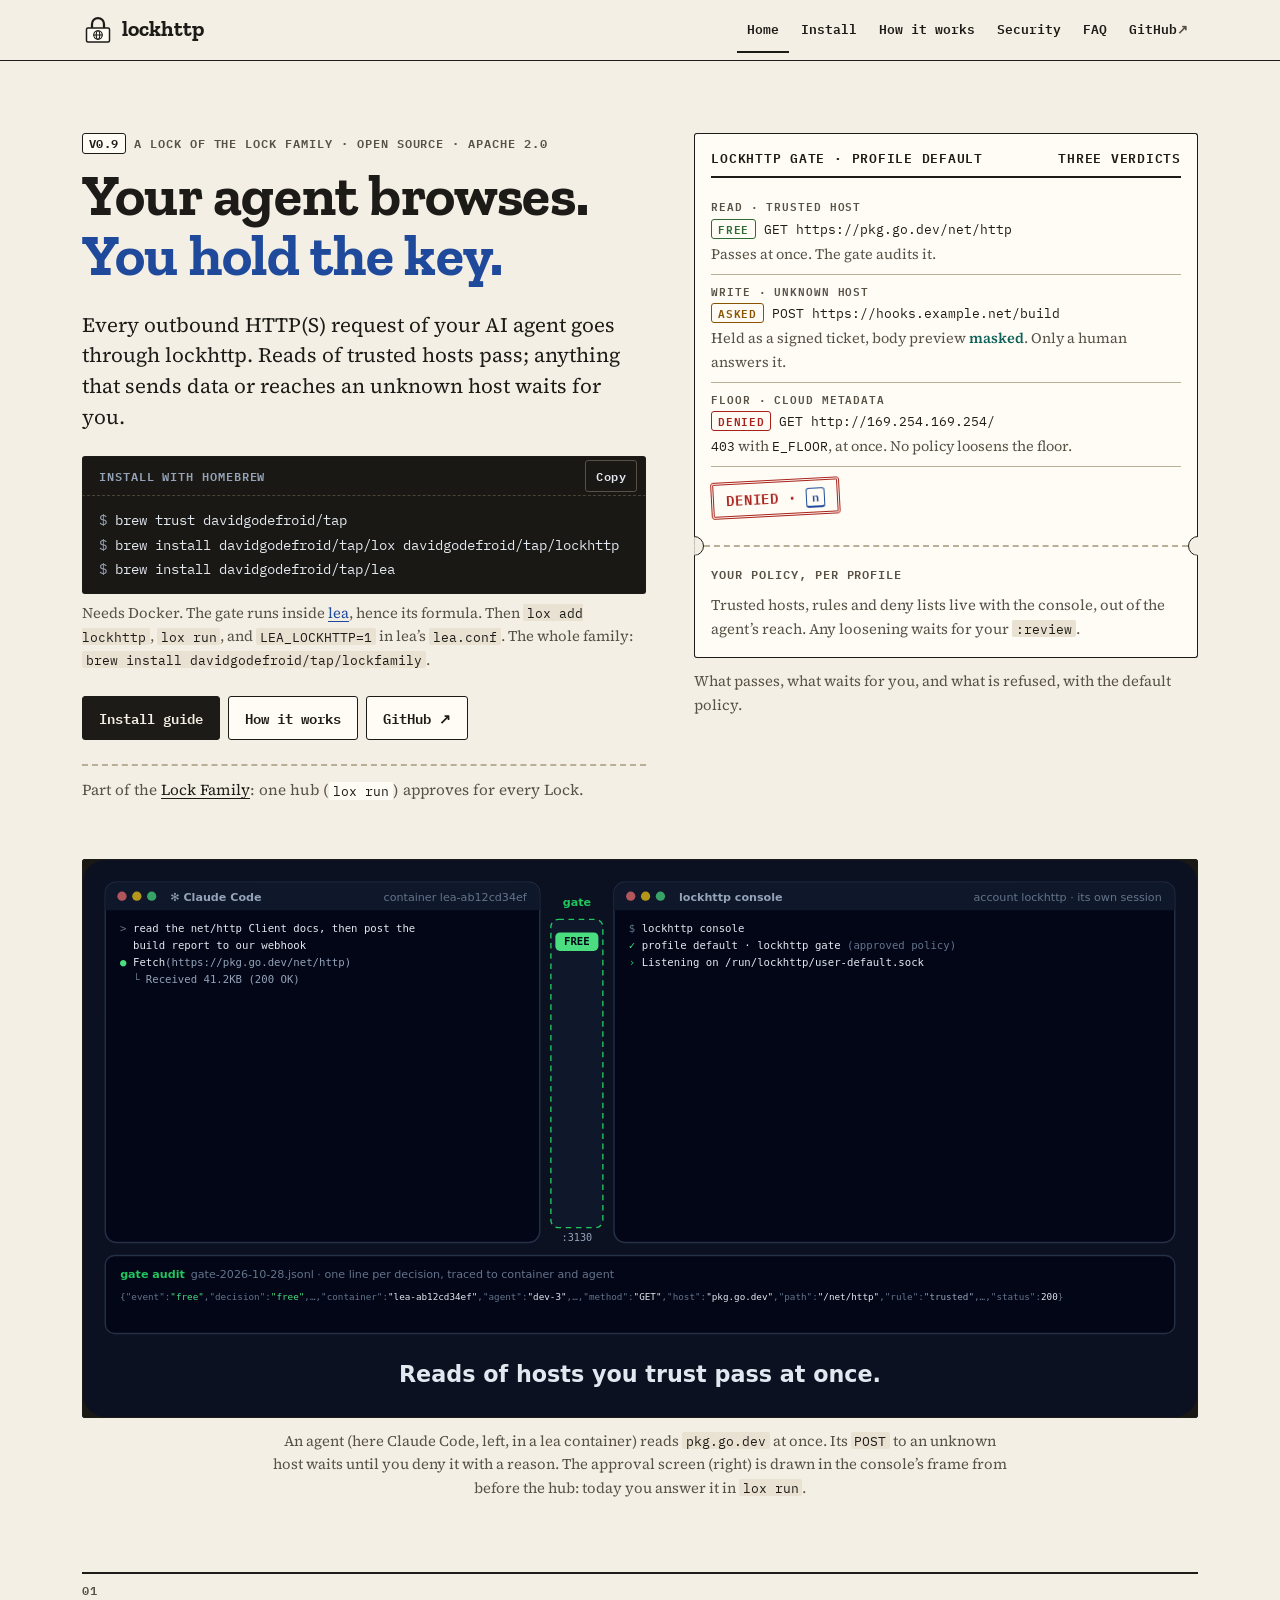
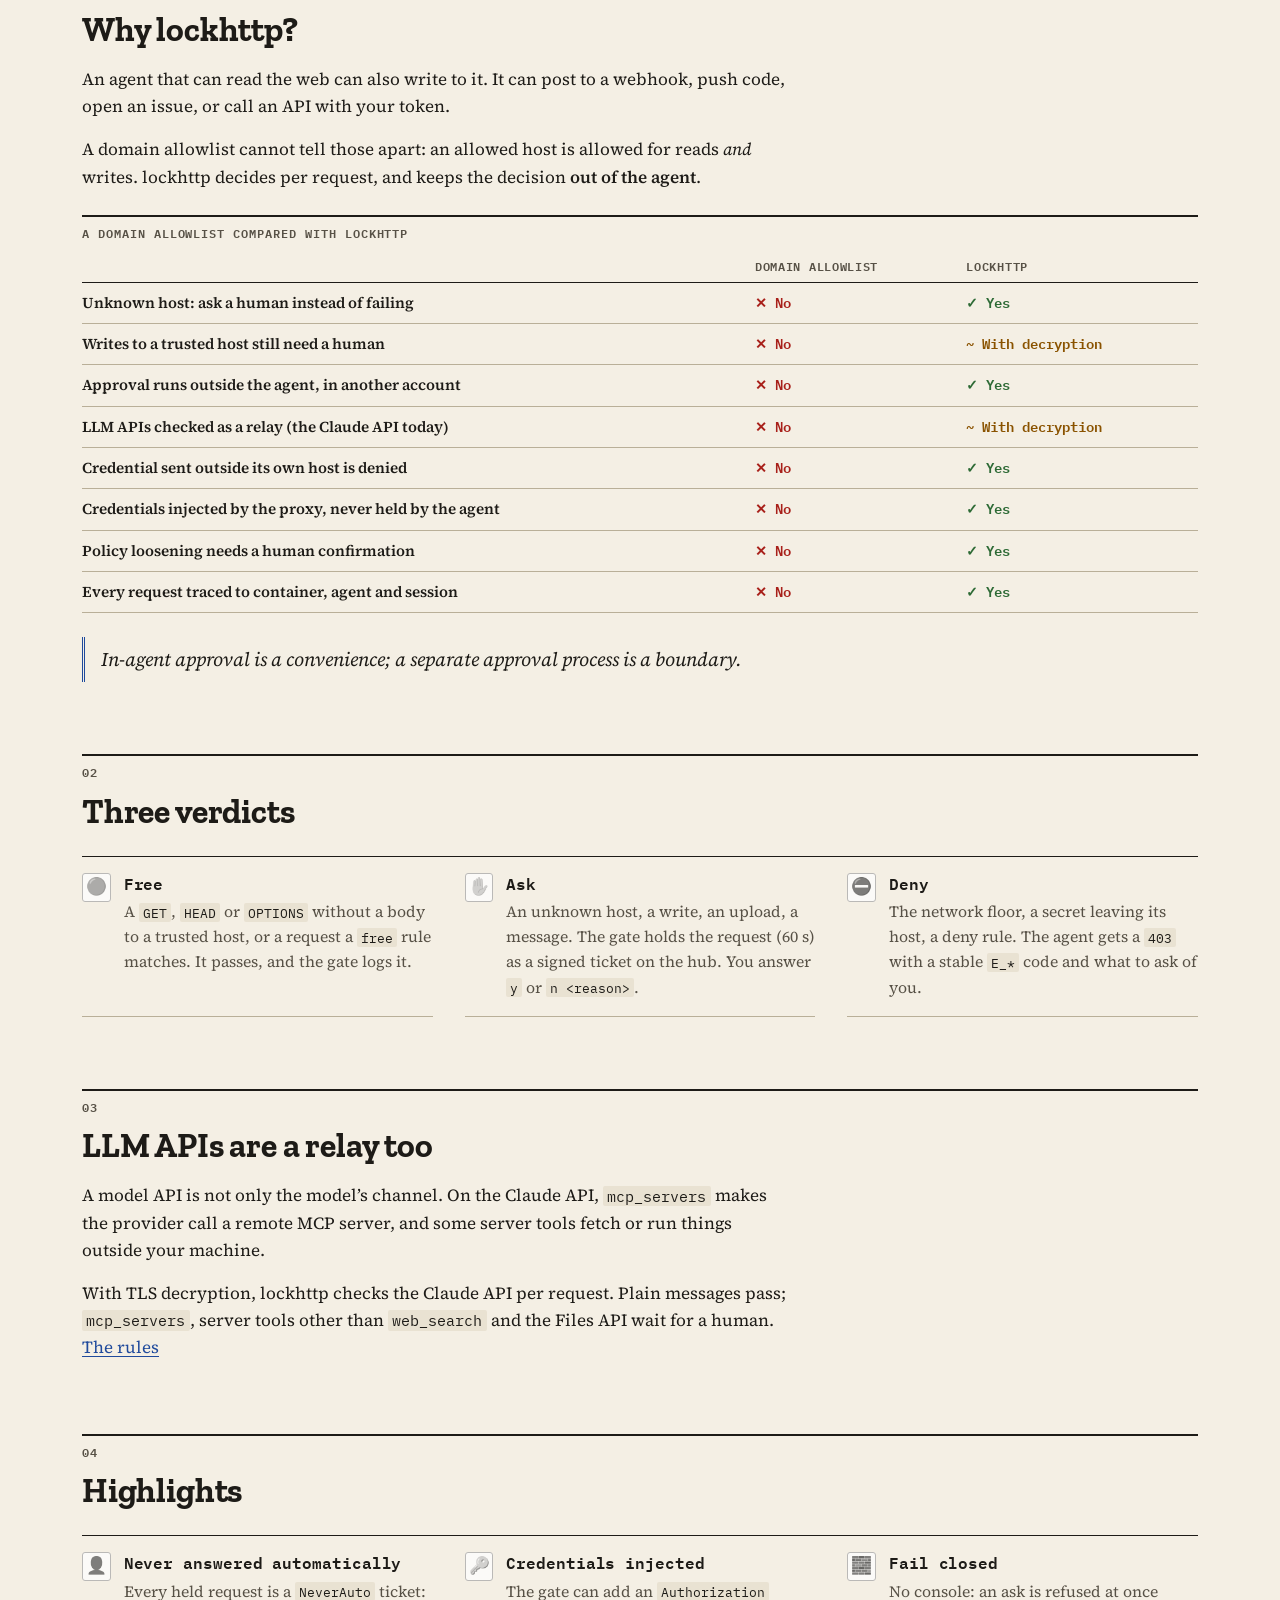
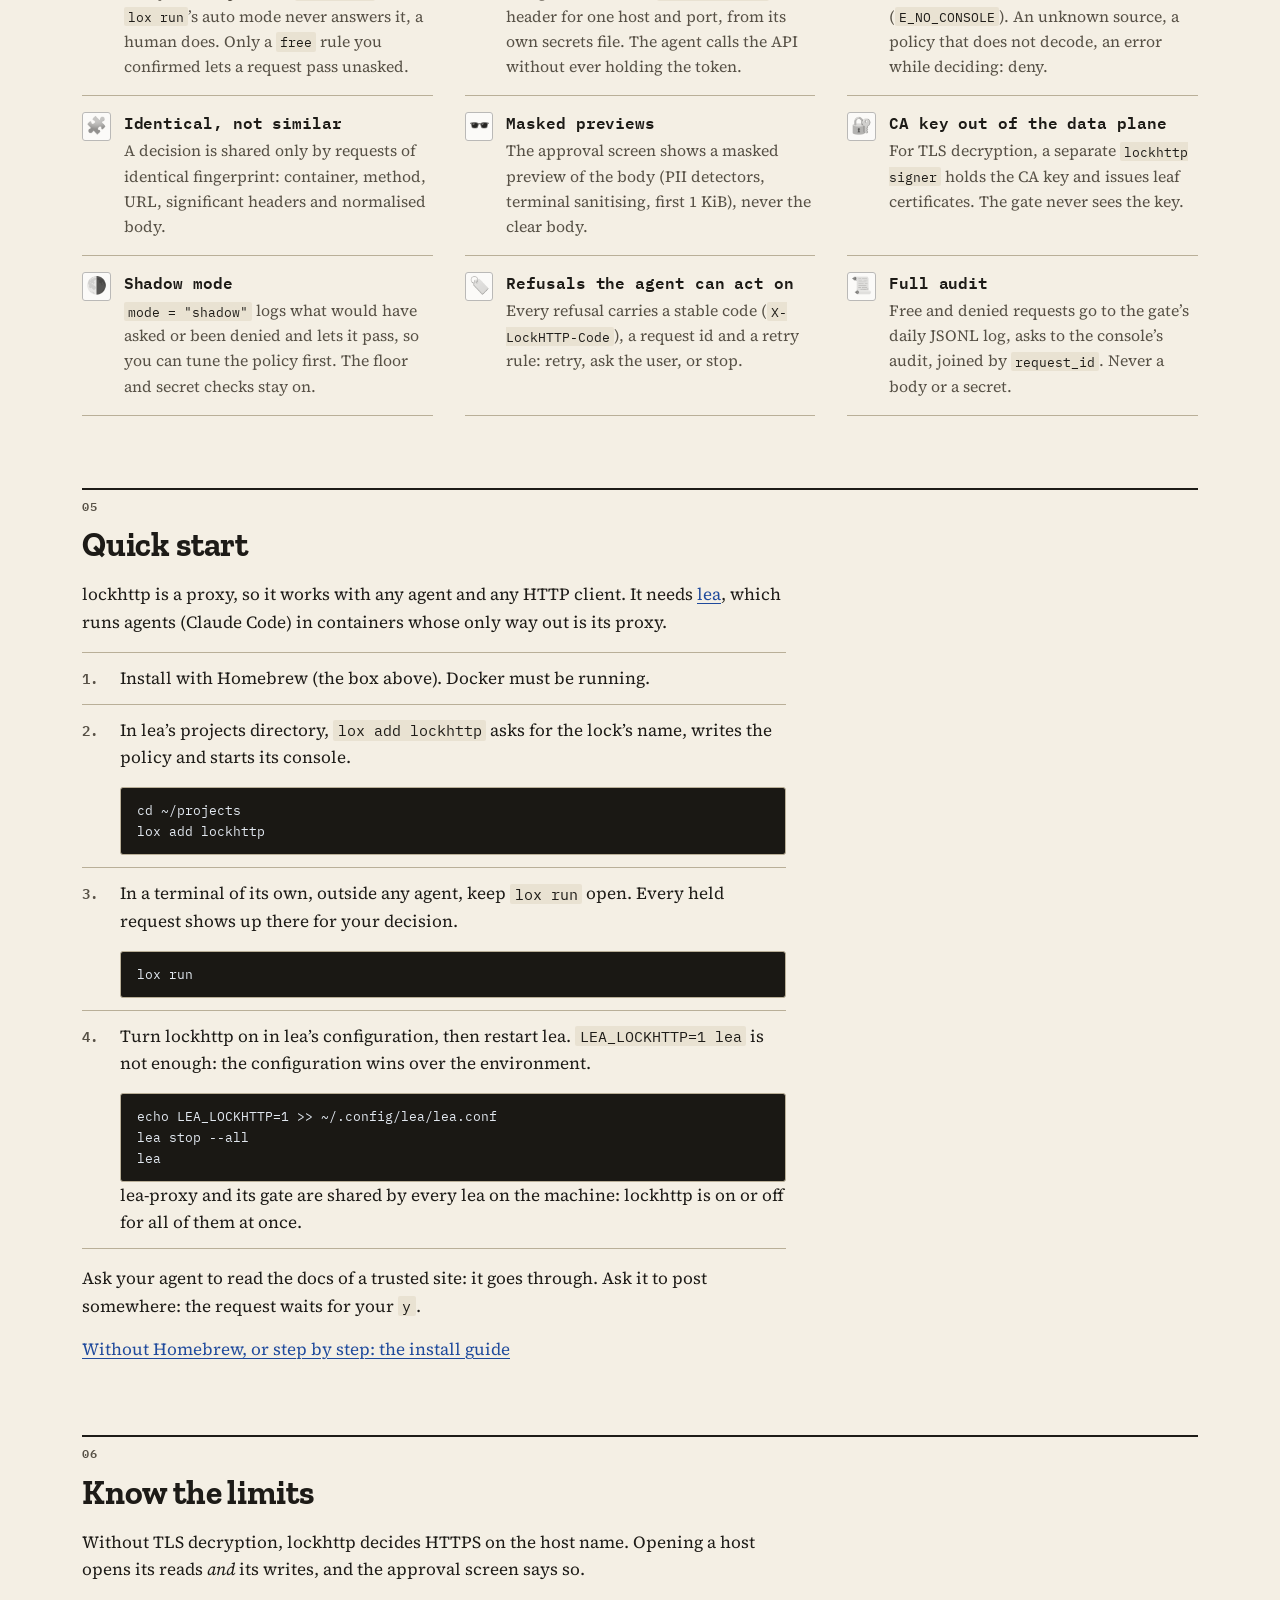
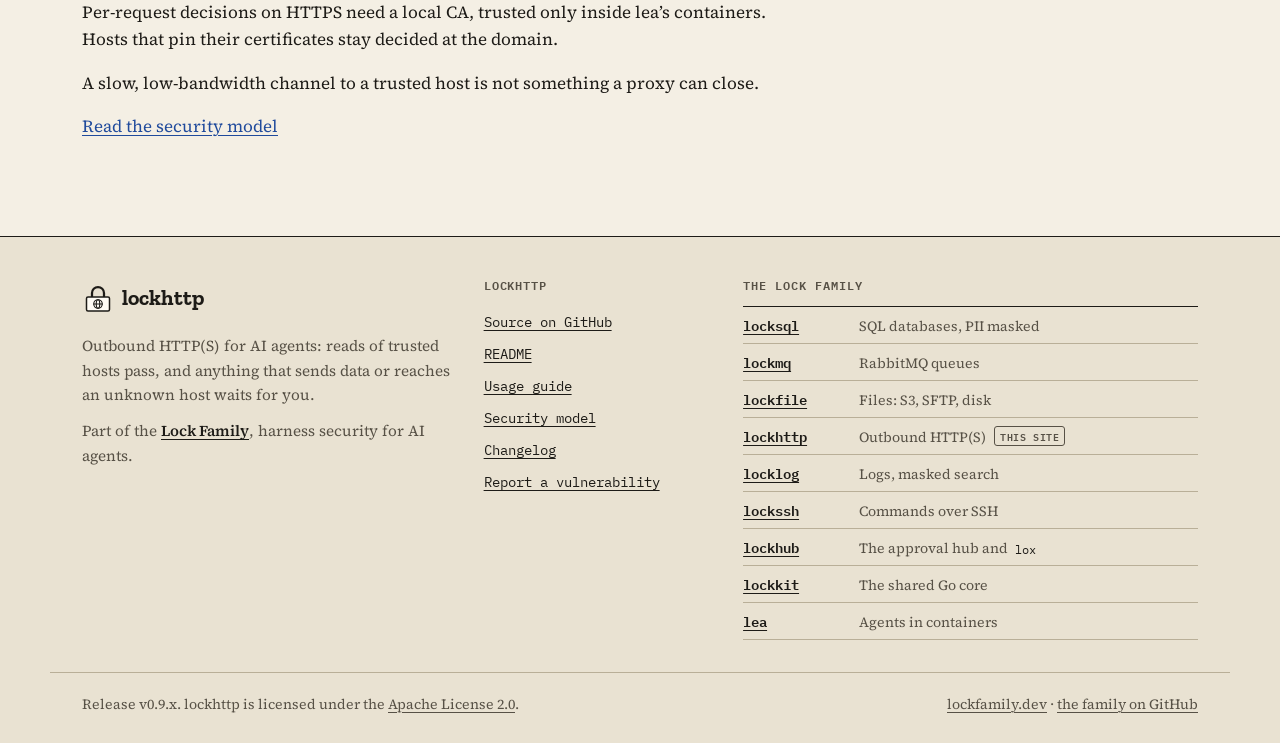
==== site/index.html @ cd43007a "docs: quick start sets LEA_LOCKHTTP=1 in lea.conf (#48) (#63) LEA_LOCKHTTP=1 lea is ignored: lea's c" ====
<!doctype html>
<html lang="en">
<head>
  <meta charset="utf-8">
  <meta name="viewport" content="width=device-width, initial-scale=1">
  <title>lockhttp: your agent browses, you hold the key</title>
  <meta name="description" content="lockhttp is the proxy every outbound HTTP(S) request of an AI agent goes through: reads of trusted hosts pass, and anything that sends data or reaches an unknown host waits for your approval.">
  <meta name="color-scheme" content="light dark">
  <meta name="theme-color" content="#f4efe4" media="(prefers-color-scheme: light)">
  <meta name="theme-color" content="#16140f" media="(prefers-color-scheme: dark)">
  <link rel="canonical" href="https://lockhttp.com/">
  <meta property="og:type" content="website">
  <meta property="og:site_name" content="lockhttp">
  <meta property="og:title" content="lockhttp: your agent browses, you hold the key">
  <meta property="og:description" content="lockhttp is the proxy every outbound HTTP(S) request of an AI agent goes through: reads of trusted hosts pass, and anything that sends data or reaches an unknown host waits for your approval.">
  <meta property="og:url" content="https://lockhttp.com/">
  <meta property="og:image" content="https://lockhttp.com/assets/og.png">
  <meta property="og:image:type" content="image/png">
  <meta property="og:image:width" content="1200">
  <meta property="og:image:height" content="630">
  <meta property="og:image:alt" content="lockhttp: your agent browses, you hold the key.">
  <meta property="og:locale" content="en_US">
  <meta name="twitter:card" content="summary_large_image">
  <meta name="twitter:title" content="lockhttp: your agent browses, you hold the key">
  <meta name="twitter:description" content="lockhttp is the proxy every outbound HTTP(S) request of an AI agent goes through: reads of trusted hosts pass, and anything that sends data or reaches an unknown host waits for your approval.">
  <meta name="twitter:image" content="https://lockhttp.com/assets/og.png">
  <meta name="twitter:image:alt" content="lockhttp: your agent browses, you hold the key.">
  <link rel="icon" href="assets/logo.svg" type="image/svg+xml">
  <link rel="apple-touch-icon" href="assets/apple-touch-icon.png">
  <link rel="preload" href="assets/fonts/zilla-slab-700.woff2" as="font" type="font/woff2" crossorigin>
  <link rel="preload" href="assets/fonts/source-serif-4-400.woff2" as="font" type="font/woff2" crossorigin>
  <link rel="stylesheet" href="assets/tokens.css">
  <link rel="stylesheet" href="assets/lock-site.css">
  <script src="assets/anchors.js" defer></script>
  <script src="assets/copy.js" defer></script>
</head>
<body>
  <a class="skip-link" href="#main">Skip to content</a>
  <header class="site-header">
    <div class="wrap">
      <a class="brand" href="./"><img src="assets/logo.svg" alt="" width="32" height="32"><span class="wordmark">lockhttp</span></a>
      <nav class="site-nav" aria-label="Main">
        <ul>
          <li><a href="./" aria-current="page">Home</a></li>
          <li><a href="install/">Install</a></li>
          <li><a href="how-it-works/">How it works</a></li>
          <li><a href="security/">Security</a></li>
          <li><a href="faq/">FAQ</a></li>
          <li><a href="https://github.com/DavidGodefroid/lockhttp">GitHub</a></li>
        </ul>
      </nav>
    </div>
  </header>
  <main id="main" tabindex="-1">
    <div class="wrap">

<section class="hero" aria-labelledby="hero-title">
  <div class="hero-text">
    <p class="eyebrow"><span class="badge">v0.9</span>A Lock of the Lock&nbsp;Family · open&nbsp;source · Apache&nbsp;2.0</p>
    <h1 id="hero-title">Your agent browses. <span class="key">You hold the key.</span></h1>
    <p class="lead">Every outbound HTTP(S) request of your AI agent goes through lockhttp. Reads of trusted hosts pass; anything that sends data or reaches an unknown host waits for you.</p>
    <div class="install">
      <div class="install-head"><span>Install with Homebrew</span></div>
      <pre tabindex="0" aria-label="Install commands"><code><span class="cmd">brew trust davidgodefroid/tap</span>
<span class="cmd">brew install davidgodefroid/tap/lox davidgodefroid/tap/lockhttp</span>
<span class="cmd">brew install davidgodefroid/tap/lea</span></code></pre>
      <p class="install-note">Needs Docker. The gate runs inside <a href="https://github.com/DavidGodefroid/lea">lea</a>, hence its formula. Then <code>lox add lockhttp</code>, <code>lox run</code>, and <code>LEA_LOCKHTTP=1</code> in lea’s <code>lea.conf</code>. The whole family: <code>brew install davidgodefroid/tap/lockfamily</code>.</p>
    </div>
    <div class="actions">
      <a class="button primary" href="install/">Install guide</a>
      <a class="button" href="how-it-works/">How it works</a>
      <a class="button" href="https://github.com/DavidGodefroid/lockhttp">GitHub</a>
    </div>
    <p class="hub-line">Part of the <a href="https://lockfamily.dev">Lock Family</a>: one hub (<code>lox run</code>) approves for every Lock.</p>
  </div>
  <figure class="hero-aside ticket" aria-labelledby="ticket-caption">
    <div class="ticket-face">
      <p class="ticket-head"><span>lockhttp gate · profile default</span><span>three verdicts</span></p>
      <dl class="ticket-fields">
        <div class="wide"><dt>Read · trusted host</dt><dd><span class="status auto">free</span><code>GET https://pkg.go.dev/net/http</code><span class="note">Passes at once. The gate audits it.</span></dd></div>
        <div class="wide"><dt>Write · unknown host</dt><dd><span class="status asked">asked</span><code>POST https://hooks.example.net/build</code><span class="note">Held as a signed ticket, body preview <span class="masked">masked</span>. Only a human answers it.</span></dd></div>
        <div class="wide"><dt>Floor · cloud metadata</dt><dd><span class="status denied">denied</span><code>GET http://169.254.169.254/</code><span class="note"><code>403</code> with <code>E_FLOOR</code>, at once. No policy loosens the floor.</span></dd></div>
      </dl>
      <p class="stamp denied">Denied · <kbd>n</kbd></p>
    </div>
    <div class="ticket-stub">
      <p><span class="label">Your policy, per profile</span></p>
      <p>Trusted hosts, rules and deny lists live with the console, out of the agent’s reach. Any loosening waits for your <code>:review</code>.</p>
    </div>
    <figcaption id="ticket-caption">What passes, what waits for you, and what is refused, with the default policy.</figcaption>
  </figure>
</section>

<section class="demo-section" aria-labelledby="demo">
  <h2 id="demo" class="visually-hidden">See it run</h2>
  <figure class="demo">
    <div class="demo-frame" role="region" aria-label="Animated demo" tabindex="0">
      <img src="assets/demo.svg" alt="An agent (here Claude Code, in a lea container) fetches a page of pkg.go.dev, a trusted host: the lockhttp gate lets the GET through at once. It then POSTs a build report to hooks.example.net, an unknown host: the gate holds the request, and an approval screen shows it with the body preview masked (the email as j***(20), the token as &lt;secret&gt;). The human answers n token in body; the agent gets a 403 E_DENIED, and the gate's audit records both decisions." width="1200" height="600" aria-describedby="demo-caption">
    </div>
    <p class="demo-hint">Swipe sideways to see both terminals.</p>
    <figcaption id="demo-caption">An agent (here Claude Code, left, in a lea container) reads <code>pkg.go.dev</code> at once. Its <code>POST</code> to an unknown host waits until you deny it with a reason. The approval screen (right) is drawn in the console’s frame from before the hub: today you answer it in <code>lox run</code>.</figcaption>
  </figure>
</section>

<section aria-labelledby="why">
  <h2 id="why">Why lockhttp?</h2>
  <div class="prose">
    <p>An agent that can read the web can also write to it. It can post to a webhook, push code, open an issue, or call an API with your token.</p>
    <p>A domain allowlist cannot tell those apart: an allowed host is allowed for reads <em>and</em> writes. lockhttp decides per request, and keeps the decision <strong>out of the agent</strong>.</p>
  </div>
<div class="table-wrap" role="region" aria-label="A domain allowlist compared with lockhttp" tabindex="0">
<table class="compare">
<caption>A domain allowlist compared with lockhttp</caption>
<thead><tr><th scope="col"><span class="visually-hidden">Property</span></th><th scope="col">Domain allowlist</th><th scope="col">lockhttp</th></tr></thead>
<tbody>
<tr><th scope="row">Unknown host: ask a human instead of failing</th><td class="no">No</td><td class="yes">Yes</td></tr>
<tr><th scope="row">Writes to a trusted host still need a human</th><td class="no">No</td><td class="partial">With decryption</td></tr>
<tr><th scope="row">Approval runs outside the agent, in another account</th><td class="no">No</td><td class="yes">Yes</td></tr>
<tr><th scope="row">LLM APIs checked as a relay (the Claude API today)</th><td class="no">No</td><td class="partial">With decryption</td></tr>
<tr><th scope="row">Credential sent outside its own host is denied</th><td class="no">No</td><td class="yes">Yes</td></tr>
<tr><th scope="row">Credentials injected by the proxy, never held by the agent</th><td class="no">No</td><td class="yes">Yes</td></tr>
<tr><th scope="row">Policy loosening needs a human confirmation</th><td class="no">No</td><td class="yes">Yes</td></tr>
<tr><th scope="row">Every request traced to container, agent and session</th><td class="no">No</td><td class="yes">Yes</td></tr>
</tbody>
</table>
</div>
  <blockquote><p>In-agent approval is a convenience; a separate approval process is a boundary.</p></blockquote>
</section>

<section aria-labelledby="verdicts">
  <h2 id="verdicts">Three verdicts</h2>
  <ul class="cards cols-3">
    <li><span class="icon" aria-hidden="true">🟢</span><h3>Free</h3><p>A <code>GET</code>, <code>HEAD</code> or <code>OPTIONS</code> without a body to a trusted host, or a request a <code>free</code> rule matches. It passes, and the gate logs it.</p></li>
    <li><span class="icon" aria-hidden="true">✋</span><h3>Ask</h3><p>An unknown host, a write, an upload, a message. The gate holds the request (60 s) as a signed ticket on the hub. You answer <code>y</code> or <code>n &lt;reason&gt;</code>.</p></li>
    <li><span class="icon" aria-hidden="true">⛔</span><h3>Deny</h3><p>The network floor, a secret leaving its host, a deny rule. The agent gets a <code>403</code> with a stable <code>E_*</code> code and what to ask of you.</p></li>
  </ul>
</section>

<section aria-labelledby="relay">
  <h2 id="relay">LLM APIs are a relay too</h2>
  <div class="prose">
    <p>A model API is not only the model’s channel. On the Claude API, <code>mcp_servers</code> makes the provider call a remote MCP server, and some server tools fetch or run things outside your machine.</p>
    <p>With TLS decryption, lockhttp checks the Claude API per request. Plain messages pass; <code>mcp_servers</code>, server tools other than <code>web_search</code> and the Files API wait for a human. <a href="how-it-works/#relay">The rules</a></p>
  </div>
</section>

<section aria-labelledby="highlights">
  <h2 id="highlights">Highlights</h2>
  <ul class="cards">
    <li><span class="icon" aria-hidden="true">👤</span><h3>Never answered automatically</h3><p>Every held request is a <code>NeverAuto</code> ticket: <code>lox run</code>’s auto mode never answers it, a human does. Only a <code>free</code> rule you confirmed lets a request pass unasked.</p></li>
    <li><span class="icon" aria-hidden="true">🔑</span><h3>Credentials injected</h3><p>The gate can add an <code>Authorization</code> header for one host and port, from its own secrets file. The agent calls the API without ever holding the token.</p></li>
    <li><span class="icon" aria-hidden="true">🧱</span><h3>Fail closed</h3><p>No console: an ask is refused at once (<code>E_NO_CONSOLE</code>). An unknown source, a policy that does not decode, an error while deciding: deny.</p></li>
    <li><span class="icon" aria-hidden="true">🧩</span><h3>Identical, not similar</h3><p>A decision is shared only by requests of identical fingerprint: container, method, URL, significant headers and normalised body.</p></li>
    <li><span class="icon" aria-hidden="true">🕶️</span><h3>Masked previews</h3><p>The approval screen shows a masked preview of the body (PII detectors, terminal sanitising, first 1 KiB), never the clear body.</p></li>
    <li><span class="icon" aria-hidden="true">🔐</span><h3>CA key out of the data plane</h3><p>For TLS decryption, a separate <code>lockhttp signer</code> holds the CA key and issues leaf certificates. The gate never sees the key.</p></li>
    <li><span class="icon" aria-hidden="true">🌗</span><h3>Shadow mode</h3><p><code>mode = "shadow"</code> logs what would have asked or been denied and lets it pass, so you can tune the policy first. The floor and secret checks stay on.</p></li>
    <li><span class="icon" aria-hidden="true">🏷️</span><h3>Refusals the agent can act on</h3><p>Every refusal carries a stable code (<code>X-LockHTTP-Code</code>), a request id and a retry rule: retry, ask the user, or stop.</p></li>
    <li><span class="icon" aria-hidden="true">📜</span><h3>Full audit</h3><p>Free and denied requests go to the gate’s daily JSONL log, asks to the console’s audit, joined by <code>request_id</code>. Never a body or a secret.</p></li>
  </ul>
</section>

<section aria-labelledby="quick-start">
  <h2 id="quick-start">Quick start</h2>
  <p class="prose">lockhttp is a proxy, so it works with any agent and any HTTP client. It needs <a href="https://github.com/DavidGodefroid/lea">lea</a>, which runs agents (Claude Code) in containers whose only way out is its proxy.</p>
  <ol class="steps prose">
    <li><p>Install with Homebrew (the box above). Docker must be running.</p></li>
    <li><p>In lea’s projects directory, <code>lox add lockhttp</code> asks for the lock’s name, writes the policy and starts its console.</p>
      <pre tabindex="0"><code>cd ~/projects
lox add lockhttp</code></pre></li>
    <li><p>In a terminal of its own, outside any agent, keep <code>lox run</code> open. Every held request shows up there for your decision.</p>
      <pre tabindex="0"><code>lox run</code></pre></li>
    <li><p>Turn lockhttp on in lea’s configuration, then restart lea. <code>LEA_LOCKHTTP=1 lea</code> is not enough: the configuration wins over the environment.</p>
      <pre tabindex="0"><code>echo LEA_LOCKHTTP=1 &gt;&gt; ~/.config/lea/lea.conf
lea stop --all
lea</code></pre>
      <p>lea-proxy and its gate are shared by every lea on the machine: lockhttp is on or off for all of them at once.</p></li>
  </ol>
  <div class="prose">
    <p>Ask your agent to read the docs of a trusted site: it goes through. Ask it to post somewhere: the request waits for your <code>y</code>.</p>
    <p><a href="install/">Without Homebrew, or step by step: the install guide</a></p>
  </div>
</section>

<section aria-labelledby="limits">
  <h2 id="limits">Know the limits</h2>
  <div class="prose">
    <p>Without TLS decryption, lockhttp decides HTTPS on the host name. Opening a host opens its reads <em>and</em> its writes, and the approval screen says so.</p>
    <p>Per-request decisions on HTTPS need a local CA, trusted only inside lea’s containers. Hosts that pin their certificates stay decided at the domain.</p>
    <p>A slow, low-bandwidth channel to a trusted host is not something a proxy can close.</p>
    <p><a href="security/">Read the security model</a></p>
  </div>
</section>

    </div>
  </main>
  <footer class="site-footer">
    <div class="wrap footer-grid">
      <div class="footer-about">
        <a class="brand" href="./"><img src="assets/logo.svg" alt="" width="32" height="32"><span class="wordmark">lockhttp</span></a>
        <p>Outbound HTTP(S) for AI agents: reads of trusted hosts pass, and anything that sends data or reaches an unknown host waits for you.</p>
        <p class="family-link">Part of the <a href="https://lockfamily.dev">Lock Family</a>, harness security for AI agents.</p>
      </div>
      <nav aria-labelledby="footer-lock">
        <h2 id="footer-lock">lockhttp</h2>
        <ul>
          <li><a href="https://github.com/DavidGodefroid/lockhttp">Source on GitHub</a></li>
          <li><a href="https://github.com/DavidGodefroid/lockhttp/blob/main/README.md">README</a></li>
          <li><a href="https://github.com/DavidGodefroid/lockhttp/blob/main/docs/usage.md">Usage guide</a></li>
          <li><a href="https://github.com/DavidGodefroid/lockhttp/blob/main/docs/security-model.md">Security model</a></li>
          <li><a href="https://github.com/DavidGodefroid/lockhttp/blob/main/CHANGELOG.md">Changelog</a></li>
          <li><a href="https://github.com/DavidGodefroid/lockhttp/blob/main/SECURITY.md">Report a vulnerability</a></li>
        </ul>
      </nav>
      <nav class="family-strip" aria-labelledby="footer-family">
        <h2 id="footer-family">The Lock Family</h2>
        <ul>
          <li data-lock="locksql"><a href="https://github.com/DavidGodefroid/locksql">locksql</a><span>SQL databases, PII masked</span></li>
          <li data-lock="lockmq"><a href="https://github.com/DavidGodefroid/lockmq">lockmq</a><span>RabbitMQ queues</span></li>
          <li data-lock="lockfile"><a href="https://github.com/DavidGodefroid/lockfile">lockfile</a><span>Files: S3, SFTP, disk</span></li>
          <li data-lock="lockhttp" aria-current="true"><a href="https://github.com/DavidGodefroid/lockhttp">lockhttp</a><span>Outbound HTTP(S)</span></li>
          <li data-lock="locklog"><a href="https://github.com/DavidGodefroid/locklog">locklog</a><span>Logs, masked search</span></li>
          <li data-lock="lockssh"><a href="https://github.com/DavidGodefroid/lockssh">lockssh</a><span>Commands over SSH</span></li>
          <li data-lock="lockhub"><a href="https://github.com/DavidGodefroid/lockhub">lockhub</a><span>The approval hub and <code>lox</code></span></li>
          <li data-lock="lockkit"><a href="https://github.com/DavidGodefroid/lockkit">lockkit</a><span>The shared Go core</span></li>
          <li data-lock="lea"><a href="https://github.com/DavidGodefroid/lea">lea</a><span>Agents in containers</span></li>
        </ul>
      </nav>
    </div>
    <div class="wrap footer-bottom">
      <p>Release v0.9.x. lockhttp is licensed under the <a href="https://github.com/DavidGodefroid/lockhttp/blob/main/LICENSE">Apache License 2.0</a>.</p>
      <p><a href="https://lockfamily.dev">lockfamily.dev</a> · <a href="https://github.com/DavidGodefroid/lockfamily">the family on GitHub</a></p>
    </div>
  </footer>
</body>
</html>
---- site/assets/tokens.css ----
/* Lock Family identity tokens: "the signed ticket".
   Fonts, colours, spacing for lockfamily.dev and the per-tool sites.
   Self-hosted fonts (SIL OFL 1.1, assets/fonts/), no third-party request.
   docs/identity.md documents every token; tests/test_site.py keeps the
   two in step and checks the WCAG AA contrast of the pairs it lists. */

@font-face {
  font-family: "Zilla Slab";
  src: url("fonts/zilla-slab-700.woff2") format("woff2");
  font-weight: 700; font-style: normal; font-display: swap;
}
@font-face {
  font-family: "Source Serif 4";
  src: url("fonts/source-serif-4-400.woff2") format("woff2");
  font-weight: 400; font-style: normal; font-display: swap;
}
@font-face {
  font-family: "Source Serif 4";
  src: url("fonts/source-serif-4-400-italic.woff2") format("woff2");
  font-weight: 400; font-style: italic; font-display: swap;
}
@font-face {
  font-family: "Source Serif 4";
  src: url("fonts/source-serif-4-600.woff2") format("woff2");
  font-weight: 600; font-style: normal; font-display: swap;
}
@font-face {
  font-family: "IBM Plex Mono";
  src: url("fonts/ibm-plex-mono-400.woff2") format("woff2");
  font-weight: 400; font-style: normal; font-display: swap;
}
@font-face {
  font-family: "IBM Plex Mono";
  src: url("fonts/ibm-plex-mono-600.woff2") format("woff2");
  font-weight: 600; font-style: normal; font-display: swap;
}

:root {
  /* type */
  --font-display: "Zilla Slab", "Rockwell", "Roboto Slab", Georgia, serif;
  --font-text: "Source Serif 4", "Iowan Old Style", "Palatino Linotype", Georgia, serif;
  --font-mono: "IBM Plex Mono", ui-monospace, SFMono-Regular, Menlo, Consolas, monospace;

  /* paper (light): a printed ticket on a desk */
  --paper: #f4efe4;    /* page */
  --paper-2: #e9e2d2;  /* stub, tinted bands */
  --card: #fffcf5;     /* the ticket's face */
  --ink: #1d1b17;      /* text, logos */
  --ink-2: #575146;    /* secondary text, control borders */
  --rule: #b9af98;     /* ledger lines, perforations (decorative) */
  --sign: #1f4a9c;     /* signature ink: links, a human's decision */
  --stamp: #a8201a;    /* the denial stamp */
  --auto: #2d6a35;     /* approved by a rule */
  --asked: #8a5300;    /* waiting for you */
  --mask: #0e6158;     /* masked values, the hub */
  --agent: #2a55a8;    /* the agent's request */
  --term-bg: #1a1814;  /* lox run: a real terminal, dark in both themes */
  --term-text: #e2e8f0;
  --term-dim: #94a3b8;

  /* space: a 4px base */
  --s-1: 4px; --s-2: 8px; --s-3: 12px; --s-4: 16px;
  --s-5: 24px; --s-6: 32px; --s-7: 48px; --s-8: 72px;
  --gutter: 16px;
  --measure: 40rem;
  --radius: 3px;       /* paper has corners */
  --rule-w: 1px;
  --perf: 2px dashed var(--rule);
  color-scheme: light;
}

/* carbon (dark): designed on its own, a carbon copy, warm, not navy */
@media (prefers-color-scheme: dark) {
  :root {
    --paper: #16140f;
    --paper-2: #1f1c16;
    --card: #25221b;
    --ink: #ede6d6;
    --ink-2: #b2a994;
    --rule: #4a4438;
    --sign: #a3bdff;
    --stamp: #ff9384;
    --auto: #7fcf8a;
    --asked: #e8b860;
    --mask: #6fd9c8;
    --agent: #89b4fa;
    --term-bg: #0e0d0a;
    color-scheme: dark;
  }
}

@media (min-width: 768px) { :root { --gutter: 32px; } }
---- site/assets/lock-site.css ----
/* lock-site.css: the shared stylesheet of the Lock sites (locksql, lockmq,
   lockfile, lockhttp, locklog). Identical bytes in every Lock repo.

   The family identity, "a printed ticket that a human signs":
   lockfamily/docs/identity.md. Link tokens.css first (fonts, colours,
   space), then this file. No build step, no third-party request.

   It styles the shared shell (header, hero, install box, footer, family
   strip) and every content class the Lock sites use, under their old names,
   so a site migrates by swapping the stylesheet and its header, hero and
   footer, not by rewriting its pages. See the kit's KIT.md. */

/* ---------- base ---------- */

*, *::before, *::after { box-sizing: border-box; }
html { -webkit-text-size-adjust: 100%; text-size-adjust: 100%; }
body {
  margin: 0;
  background: var(--paper);
  color: var(--ink);
  font: 400 1.0625rem/1.6 var(--font-text);
  font-kerning: normal;
  overflow-wrap: break-word;
  overflow-x: hidden;
}
img, svg, video { max-width: 100%; height: auto; }
a { color: var(--sign); text-underline-offset: 3px; text-decoration-thickness: 1px; }
a:hover { text-decoration-thickness: 2px; }
:focus-visible { outline: 3px solid var(--sign); outline-offset: 3px; }
[id] { scroll-margin-top: 5rem; }

h1, h2, h3 {
  font-family: var(--font-display); font-weight: 700; line-height: 1.12;
  letter-spacing: -0.005em; text-wrap: balance;
}
h1 { font-size: clamp(2rem, 1.4rem + 2.6vw, 3rem); margin: var(--s-7) 0 var(--s-4); max-width: 24ch; }
h2 { font-size: clamp(1.5rem, 1.2rem + 1.2vw, 2.1rem); margin: var(--s-8) 0 var(--s-4); max-width: 30ch; }
h3 { font-size: 1.25rem; margin: var(--s-6) 0 var(--s-2); }
h1 code, h2 code, h3 code { font-size: 0.82em; font-weight: 600; }
p, ul, ol { margin: 0 0 var(--s-4); }
li + li { margin-top: var(--s-1); }
strong { font-weight: 600; }

code, kbd, pre { font-family: var(--font-mono); }
code { font-size: 0.86em; }
:not(pre) > code {
  padding: 0.05em 0.3em; border-radius: 2px;
  background: var(--paper-2); color: var(--ink);
  overflow-wrap: anywhere;
}
kbd {
  display: inline-block; padding: 0 0.4em; line-height: 1.4; font-size: 0.86em;
  border: 1px solid var(--ink-2); border-bottom-width: 2px; border-radius: var(--radius);
  background: var(--card); color: var(--ink);
}

.wrap { width: 100%; max-width: 1180px; margin: 0 auto; padding: 0 var(--gutter); }
main { display: block; outline: none; padding-bottom: var(--s-7); counter-reset: clause; }
.prose { max-width: 44rem; }
.prose > :last-child { margin-bottom: 0; }

/* A printed form's label: mono, small, spaced capitals. */
.label, .eyebrow, caption, .site-footer h2 {
  font: 600 0.75rem/1.4 var(--font-mono); letter-spacing: 0.08em; text-transform: uppercase; color: var(--ink-2);
}

.visually-hidden {
  position: absolute !important; width: 1px; height: 1px; margin: -1px; padding: 0; border: 0;
  overflow: hidden; clip: rect(0 0 0 0); white-space: nowrap;
}
.skip-link {
  position: absolute; left: var(--s-2); top: -60px; z-index: 100;
  background: var(--ink); color: var(--paper); padding: var(--s-2) var(--s-3);
  font: 600 0.9rem var(--font-mono);
}
.skip-link:focus { top: var(--s-2); }

/* ---------- header: a ruled band, like a form's letterhead ---------- */

.site-header { position: sticky; top: 0; z-index: 50; background: var(--paper); border-bottom: 1px solid var(--ink); }
.site-header .wrap {
  display: flex; flex-wrap: wrap; align-items: center; justify-content: space-between;
  gap: 0 var(--s-5); min-height: 60px;
}
.brand {
  display: inline-flex; align-items: center; gap: var(--s-2); min-height: 44px;
  color: var(--ink); text-decoration: none; flex: none;
}
.brand img { width: 32px; height: 32px; }
.wordmark { font: 700 1.35rem/1 var(--font-display); letter-spacing: 0; color: var(--ink); }
.wordmark span { color: inherit; }
.brand:hover .wordmark { text-decoration: underline; text-decoration-thickness: 2px; text-underline-offset: 4px; }

.site-nav ul { display: flex; gap: 2px; margin: 0; padding: 0; list-style: none; }
.site-nav li + li { margin-top: 0; }
.site-nav a {
  display: inline-flex; align-items: center; min-height: 44px; padding: 0 10px;
  color: var(--ink); text-decoration: none; white-space: nowrap;
  font: 600 0.8rem/1.4 var(--font-mono);
  border-bottom: 2px solid transparent; margin-bottom: -1px;
}
.site-nav a:hover { text-decoration: underline; }
.site-nav a[aria-current="page"] { border-bottom-color: var(--ink); }
.site-nav a[href^="http"]::after { content: " \2197"; color: var(--ink-2); }

/* Phones: the brand on one row, the navigation on a second row that scrolls
   sideways in its own box (a fade on the right edge hints at more links). */
@media (max-width: 47.99rem) {
  .site-header .wrap { padding-top: var(--s-1); }
  .site-nav { width: calc(100% + 2 * var(--gutter)); margin: 0 calc(-1 * var(--gutter)); border-top: 1px solid var(--rule); }
  .site-nav ul {
    overflow-x: auto; padding: 0 2.5rem 0 calc(var(--gutter) - 10px); scrollbar-width: none;
    -webkit-mask-image: linear-gradient(to right, #000 calc(100% - 2.5rem), transparent);
    mask-image: linear-gradient(to right, #000 calc(100% - 2.5rem), transparent);
  }
  .site-nav ul::-webkit-scrollbar { display: none; }
  .site-nav li { flex: none; }
}

/* ---------- page head (h1 of an inner page) ---------- */

main > .wrap > h1:first-child, main > .wrap > .eyebrow:first-child { margin-top: var(--s-7); }
main > .wrap > .eyebrow:first-child + h1 { margin-top: var(--s-2); }
.lead { font-size: clamp(1.1rem, 1rem + 0.35vw, 1.3rem); line-height: 1.5; max-width: 40rem; color: var(--ink); }
.prose .lead, .lead.prose { margin-bottom: var(--s-4); }

/* ---------- sections: numbered, like the clauses of a document ---------- */

main section > h2:not(.visually-hidden) { padding-top: var(--s-2); border-top: 2px solid var(--ink); max-width: none; }
main section > h2:not(.visually-hidden)::before {
  counter-increment: clause; content: counter(clause, decimal-leading-zero);
  display: block; margin-bottom: var(--s-3);
  font: 600 0.75rem/1.4 var(--font-mono); letter-spacing: 0.08em; color: var(--ink-2);
}
main section > h2:not(.visually-hidden) > .heading-anchor { font-family: var(--font-mono); }

/* ---------- hero ---------- */

.hero {
  display: grid; gap: var(--s-6); align-items: start;
  padding: clamp(var(--s-6), 6vw, var(--s-8)) 0 var(--s-5);
}
.hero > * { min-width: 0; }
@media (min-width: 980px) {
  .hero:has(> .hero-aside) { grid-template-columns: minmax(0, 1.12fr) minmax(0, 1fr); gap: var(--s-7); }
}
.hero h1 { font-size: clamp(2.2rem, 1.3rem + 3.4vw, 3.6rem); line-height: 1.04; margin: var(--s-3) 0 var(--s-5); max-width: 16ch; }
.hero h1 .key { color: var(--sign); }
.hero .lead { margin-bottom: var(--s-5); }
.hero .intro { color: var(--ink-2); max-width: 40rem; }
.hero-aside { margin: 0; }
@media (min-width: 980px) { .hero-aside { margin-top: var(--s-7); } }

.eyebrow { margin: 0; }
.eyebrow a { color: inherit; text-decoration: none; }
.eyebrow a:hover { color: var(--ink); text-decoration: underline; }
.badge {
  display: inline-block; margin-right: var(--s-2); padding: 1px 6px;
  border: 1px solid var(--ink); border-radius: var(--radius);
  color: var(--ink); background: var(--card); letter-spacing: 0.04em;
}

.actions { display: flex; flex-wrap: wrap; gap: var(--s-2); margin: var(--s-5) 0; }
.button {
  display: inline-flex; align-items: center; min-height: 44px; padding: 0 var(--s-4);
  border: 1px solid var(--ink); border-radius: var(--radius);
  background: var(--card); color: var(--ink); text-decoration: none;
  font: 600 0.85rem/1.2 var(--font-mono);
}
.button:hover { background: var(--paper-2); text-decoration: underline; }
.button.primary { background: var(--ink); color: var(--paper); }
.button.primary:hover { background: var(--ink); color: var(--paper); text-decoration: underline; }
.button[href^="http"]::after { content: "\00a0\2197"; }

/* One line under the hero: the family and its one hub. */
.hub-line, .family-line {
  max-width: 44rem; margin: 0; padding: var(--s-3) 0 0; border-top: var(--perf);
  color: var(--ink-2); font-size: 0.95rem;
}
.hub-line a, .family-line a { color: var(--ink); }
.hub-line code { background: var(--card); }

.facts { display: flex; flex-wrap: wrap; gap: var(--s-2); margin: var(--s-4) 0 0; padding: 0; list-style: none; }
.facts li {
  margin: 0; padding: 2px 8px; border: 1px solid var(--rule); border-radius: var(--radius);
  font: 0.78rem/1.6 var(--font-mono); color: var(--ink-2); background: var(--card);
}

/* ---------- install box: a terminal with a Copy button (assets/copy.js) ---------- */

.install { max-width: 40rem; margin: 0 0 var(--s-4); }
.install-head {
  display: flex; align-items: center; justify-content: space-between; gap: var(--s-3);
  min-height: 40px; padding: 0 var(--s-2) 0 var(--s-4);
  background: var(--term-bg); color: var(--term-dim);
  border: 1px solid var(--ink); border-bottom: 1px dashed #4a4438; border-radius: var(--radius) var(--radius) 0 0;
  font: 600 0.72rem/1.4 var(--font-mono); letter-spacing: 0.08em; text-transform: uppercase;
}
.install pre {
  margin: 0; border: 1px solid var(--ink); border-top: 0; border-radius: 0 0 var(--radius) var(--radius);
  font-size: 0.86rem; line-height: 1.75; padding: var(--s-3) var(--s-4);
}
.install .cmd::before { content: "$ "; color: var(--term-dim); user-select: none; -webkit-user-select: none; }
.install-note { margin: var(--s-2) 0 0; font-size: 0.92rem; color: var(--ink-2); }
.copy {
  display: inline-flex; align-items: center; gap: 6px; min-height: 32px; padding: 0 10px;
  border: 1px solid #575146; border-radius: var(--radius); background: transparent; color: var(--term-text);
  font: 600 0.75rem/1 var(--font-mono); letter-spacing: 0.04em; text-transform: none; cursor: pointer;
}
.copy:hover { border-color: var(--term-text); }
.copy:focus-visible { outline: 3px solid #a3bdff; outline-offset: 2px; }
.copy[data-state="done"] { color: #7fcf8a; border-color: #7fcf8a; }
.copy[data-state="fail"] { color: #e8b860; border-color: #e8b860; }

/* ---------- code, terminals, diagrams ---------- */

pre {
  margin: 0 0 var(--s-5); padding: var(--s-3) var(--s-4); max-width: 100%; overflow-x: auto;
  background: var(--term-bg); color: var(--term-text);
  border: 1px solid var(--rule); border-radius: var(--radius);
  font-size: 0.82rem; line-height: 1.6; tab-size: 4;
}
pre code { font-size: inherit; color: inherit; background: none; padding: 0; }
pre:focus-visible { outline-offset: 3px; }
pre.term { border-color: var(--ink); }
.cmt, .term .c { color: var(--term-dim); }
/* An ASCII diagram is a drawing on paper, not a terminal. */
pre.diagram {
  background: var(--card); color: var(--ink); border: 1px solid var(--ink);
  line-height: 1.2; font-size: 0.8rem;
  /* The family's Latin-subset mono has no box-drawing glyphs: a system mono
     that has them keeps the boxes aligned. */
  font-family: Menlo, Consolas, "DejaVu Sans Mono", "Liberation Mono", ui-monospace, monospace;
}

figure { margin: 0 0 var(--s-5); }
figcaption { margin-top: var(--s-2); font-size: 0.92rem; color: var(--ink-2); max-width: 44rem; }

blockquote {
  margin: var(--s-5) 0; padding: var(--s-2) 0 var(--s-2) var(--s-4); max-width: 44rem;
  border-left: 3px double var(--sign);
  font: 400 italic 1.2rem/1.5 var(--font-text); color: var(--ink);
}
blockquote p { margin: 0; }

.notice {
  display: block; max-width: 44rem; margin: 0 0 var(--s-4); padding: var(--s-3) var(--s-4);
  background: var(--card); border: 1px solid var(--ink); border-left-width: 4px; border-radius: var(--radius);
  font-size: 0.98rem;
}
.notice > :last-child { margin-bottom: 0; }

/* ---------- the ticket (optional hero aside), from lockfamily ---------- */

.ticket { margin: 0; position: relative; }
.ticket-face, .ticket-stub { background: var(--card); border: 1px solid var(--ink); position: relative; }
.ticket-face { padding: var(--s-4) var(--s-4) var(--s-5); border-bottom: 0; border-radius: var(--radius) var(--radius) 0 0; }
.ticket-stub {
  padding: var(--s-4); border-top: var(--perf); border-radius: 0 0 var(--radius) var(--radius);
  font-size: 0.92rem; color: var(--ink-2);
}
.ticket-stub p { margin: 0 0 var(--s-2); }
.ticket-stub p:last-child { margin: 0; }
.ticket-stub::before, .ticket-stub::after {
  content: ""; position: absolute; top: -11px; width: 20px; height: 20px; border-radius: 50%;
  background: var(--paper); border: 1px solid var(--ink);
}
.ticket-stub::before { left: -11px; clip-path: inset(0 0 0 50%); }
.ticket-stub::after { right: -11px; clip-path: inset(0 50% 0 0); }
.ticket-head {
  display: flex; flex-wrap: wrap; justify-content: space-between; gap: var(--s-1) var(--s-3);
  margin: 0 0 var(--s-3); padding-bottom: var(--s-2); border-bottom: 2px solid var(--ink);
  font: 600 0.8rem/1.4 var(--font-mono); letter-spacing: 0.06em; text-transform: uppercase;
}
.ticket-fields { margin: 0; display: grid; grid-template-columns: repeat(2, minmax(0, 1fr)); gap: 0 var(--s-4); }
.ticket-fields > div { padding: var(--s-2) 0; border-bottom: 1px solid var(--rule); min-width: 0; }
.ticket-fields .wide { grid-column: 1 / -1; }
.ticket-fields dt { font: 600 0.7rem/1.4 var(--font-mono); letter-spacing: 0.08em; text-transform: uppercase; color: var(--ink-2); }
.ticket-fields dd { margin: 2px 0 0; font-size: 0.98rem; }
.ticket-fields code { font-size: 0.82rem; white-space: pre-wrap; background: none; padding: 0; }
.ticket figcaption { margin-top: var(--s-3); }
.masked { color: var(--mask); font-weight: 600; }
.stamp {
  display: inline-block; margin: var(--s-4) 0 0; padding: var(--s-1) var(--s-3);
  border: 3px double var(--sign); color: var(--sign); border-radius: var(--radius);
  font: 600 0.9rem/1.5 var(--font-mono); letter-spacing: 0.06em; text-transform: uppercase;
  transform: rotate(-3deg); transform-origin: left center;
  animation: stamp 0.5s cubic-bezier(.2, 1.4, .4, 1) 0.8s both;
}
.stamp.denied { border-color: var(--stamp); color: var(--stamp); }
.stamp kbd { text-transform: none; font-size: 0.85em; border-color: var(--sign); color: var(--sign); }
@keyframes stamp { from { opacity: 0; transform: rotate(-3deg) scale(1.6); } to { opacity: 1; transform: rotate(-3deg) scale(1); } }

/* ---------- demo (video, image, animated SVG) ---------- */

.demo-section { margin-top: var(--s-6); }
/* The demo spans the page column, never taller than the window minus the
   header, so it is seen whole. */
figure.demo {
  width: min(100%, calc((100vh - 7rem) * 1700 / 940));
  width: min(100%, calc((100svh - 7rem) * 1700 / 940));
  margin: 0 auto var(--s-5);
}
figure.demo video, figure.demo img {
  display: block; width: 100%; height: auto;
  border: 1px solid var(--ink); border-radius: var(--radius); background: var(--term-bg);
}
figure.demo video { aspect-ratio: 1700 / 940; }
figure.demo figcaption { margin: var(--s-3) auto 0; max-width: 46rem; text-align: center; }
.demo-link { display: block; border-radius: var(--radius); }
.demo-frame { border-radius: var(--radius); background: var(--term-bg); }
.demo-hint { display: none; }
@media (max-width: 40rem) {
  .demo-frame { overflow-x: auto; overscroll-behavior-x: contain; }
  .demo-frame img { width: 56.25rem; max-width: none; }
  .demo-hint { display: block; margin: var(--s-2) 0 0; color: var(--ink-2); font-size: 0.9rem; text-align: center; }
}

/* ---------- lists of things: ledgers (rows between rules), not cards ---------- */

.cards {
  display: grid; gap: 0 var(--s-6); margin: var(--s-5) 0 var(--s-4); padding: 0; list-style: none;
  grid-template-columns: repeat(auto-fill, minmax(min(100%, 20rem), 1fr));
  border-top: 1px solid var(--ink);
}
.cards.cols-3 { grid-template-columns: repeat(auto-fill, minmax(min(100%, 17rem), 1fr)); }
.cards > li {
  position: relative; margin: 0; padding: var(--s-4) 0 var(--s-4) 2.6rem;
  border-bottom: 1px solid var(--rule);
}
.cards .icon {
  position: absolute; left: 0; top: var(--s-4); width: 1.8rem; height: 1.8rem;
  display: grid; place-items: center; font-size: 1.05rem; line-height: 1;
  border: 1px solid var(--rule); border-radius: var(--radius); background: var(--card);
  filter: grayscale(1); opacity: 0.85;
}
.cards > li:not(:has(.icon)) { padding-left: 0; }
.cards h3 { margin: 0 0 var(--s-1); font: 600 1rem/1.4 var(--font-mono); }
.cards h3 a { color: var(--ink); }
.cards p { margin: 0; color: var(--ink-2); font-size: 0.98rem; }
.cards p + p { margin-top: var(--s-2); }

/* The family as cards (older pages): name, line, "you are here". */
.cards.family { grid-template-columns: repeat(auto-fill, minmax(min(100%, 15rem), 1fr)); }
.cards.family > li[aria-current] h3 a { color: var(--ink); }
.here {
  display: inline-block; margin-left: var(--s-2); padding: 0 6px; vertical-align: 1px;
  border: 1px solid var(--ink); border-radius: var(--radius);
  font: 600 0.68rem/1.6 var(--font-mono); letter-spacing: 0.06em; text-transform: uppercase; color: var(--ink);
}

/* Numbered steps: a ledger with mono numbers. */
ol.steps { list-style: none; padding: 0; counter-reset: st; border-top: 1px solid var(--rule); }
ol.steps > li {
  counter-increment: st; position: relative; margin: 0;
  padding: var(--s-3) 0 var(--s-3) 2.4rem; border-bottom: 1px solid var(--rule);
}
ol.steps > li::before {
  content: counter(st) "."; position: absolute; left: 0; top: var(--s-3);
  font: 600 0.85rem/1.9 var(--font-mono); color: var(--ink-2);
}
ol.steps > li > :last-child { margin-bottom: 0; }
ol.steps pre { margin: var(--s-2) 0 0; }

/* Further reading. */
.more { max-width: 44rem; border-top: 2px solid var(--ink); }
.more ul { list-style: none; margin: 0; padding: 0; }
.more li { margin: 0; padding: var(--s-3) 0; border-bottom: 1px solid var(--rule); }
.more a { font-family: var(--font-mono); font-weight: 600; font-size: 0.92rem; }
.link-line a { display: inline-flex; align-items: center; min-height: 44px; }

/* ---------- tables ---------- */

.prose + .table-wrap, p + .table-wrap { margin-top: var(--s-5); }
.table-wrap { max-width: 100%; overflow-x: auto; margin: 0 0 var(--s-5); border-top: 2px solid var(--ink); }
table { border-collapse: collapse; width: 100%; font-size: 0.95rem; }
caption { text-align: left; caption-side: top; padding: var(--s-2) 0; }
th, td { padding: var(--s-2) var(--s-3) var(--s-2) 0; text-align: left; vertical-align: top; border-bottom: 1px solid var(--rule); }
thead th {
  font: 600 0.72rem/1.4 var(--font-mono); letter-spacing: 0.06em; text-transform: uppercase; color: var(--ink-2);
  border-bottom: 1px solid var(--ink); vertical-align: bottom;
}
tbody th { font-weight: 600; }
tbody tr:hover { background: var(--card); }
.table-wrap code { white-space: nowrap; }
td.yes, td.no, td.partial { white-space: nowrap; font: 600 0.85rem/1.6 var(--font-mono); }
td.yes { color: var(--auto); }
td.no { color: var(--stamp); }
td.partial { color: var(--asked); }
td.yes::before { content: "\2713\00a0"; }
td.no::before { content: "\2715\00a0"; }
td.partial::before { content: "~\00a0"; }
.compare td { min-width: 7rem; }
.compare th[scope="row"] { min-width: 11rem; }
.engines td, .engines th { min-width: 9rem; }
.engines td:first-child, .engines th:first-child { min-width: 0; }

/* ---------- known limits: the fine print, kept in view ---------- */

.limits {
  margin: var(--s-8) 0 var(--s-5); padding: 0 var(--s-5) var(--s-5);
  background: var(--card); border: 1px solid var(--ink); border-radius: var(--radius);
}
main .limits > h2:not(.visually-hidden) { margin-top: 0; padding-top: var(--s-4); border-top: 0; }
main .limits > h2:not(.visually-hidden)::before {
  content: counter(clause, decimal-leading-zero) " \00b7  fine print";
  white-space: pre; color: var(--asked);
}
.limits h3 { font-size: 1.1rem; }
@media (max-width: 40rem) { .limits { padding: 0 var(--s-4) var(--s-4); } }

/* ---------- FAQ ---------- */

.faq { max-width: 46rem; border-top: 2px solid var(--ink); }
.faq > section { padding: var(--s-4) 0; border-bottom: 1px solid var(--rule); }
main .faq section > h2:not(.visually-hidden) {
  margin: 0 0 var(--s-2); padding: 0; border: 0; font-size: 1.2rem; line-height: 1.3;
}
main .faq section > h2:not(.visually-hidden)::before {
  display: inline; margin: 0 var(--s-2) 0 0; content: "Q" counter(clause, decimal-leading-zero);
  font-size: 0.72rem; vertical-align: 2px;
}
.faq p { margin: 0; }
.faq p + p { margin-top: var(--s-2); }

/* ---------- section links (assets/anchors.js) ---------- */

.has-anchor { cursor: pointer; }
.heading-anchor {
  padding: 0.75rem 1.1rem; margin-left: calc(0.3em - 1.1rem);
  color: var(--ink-2); font: 600 0.7em var(--font-mono); text-decoration: none;
  opacity: 0; transition: opacity 0.15s ease;
}
.has-anchor:hover .heading-anchor, .heading-anchor:focus-visible { opacity: 1; color: var(--sign); }
@media (hover: none) { .heading-anchor { opacity: 0.5; } }
.anchor-toast {
  position: fixed; left: 50%; bottom: var(--s-5); z-index: 60; transform: translateX(-50%);
  padding: var(--s-2) var(--s-3); border-radius: var(--radius);
  background: var(--ink); color: var(--paper); font: 600 0.85rem var(--font-mono);
  opacity: 0; pointer-events: none; transition: opacity 0.2s ease;
}
.anchor-toast:empty { display: none; }
.anchor-toast.is-visible { opacity: 1; }

/* ---------- footer: the family strip, the Lock's links, the licence ---------- */

.site-footer { margin-top: var(--s-7); border-top: 1px solid var(--ink); background: var(--paper-2); font-size: 0.95rem; }
.site-footer .footer-grid { display: grid; gap: var(--s-6); padding-top: 40px; padding-bottom: var(--s-6); }
@media (min-width: 720px) { .site-footer .footer-grid { grid-template-columns: 1fr 1fr; } .footer-about { grid-column: 1 / -1; } }
@media (min-width: 1040px) { .site-footer .footer-grid { grid-template-columns: 1.3fr 0.8fr 1.6fr; } .footer-about { grid-column: auto; } }
.footer-about p { margin: var(--s-3) 0 0; color: var(--ink-2); max-width: 26rem; }
.footer-about .family-link a { color: var(--ink); font-weight: 600; }
.site-footer h2 { margin: 0 0 var(--s-3); }
.site-footer ul { list-style: none; margin: 0; padding: 0; }
.site-footer li { margin: 0; }
.site-footer li a { display: inline-flex; align-items: center; min-height: 32px; color: var(--ink); font: 0.88rem var(--font-mono); }
.family-strip ul { border-top: 1px solid var(--ink); }
.family-strip li {
  display: grid; grid-template-columns: 6.5rem minmax(0, 1fr); gap: 0 var(--s-3); align-items: baseline;
  padding: 2px 0; border-bottom: 1px solid var(--rule);
}
.family-strip li a { font-weight: 600; }
.family-strip li span { color: var(--ink-2); font-size: 0.88rem; }
.family-strip li[aria-current] span::after {
  content: "this site"; margin-left: var(--s-2); padding: 0 5px; vertical-align: 1px;
  border: 1px solid var(--ink-2); border-radius: var(--radius);
  font: 600 0.62rem/1.5 var(--font-mono); letter-spacing: 0.06em; text-transform: uppercase;
}
.footer-bottom {
  display: flex; flex-wrap: wrap; justify-content: space-between; gap: var(--s-2) var(--s-5);
  padding-top: 20px; padding-bottom: 28px; border-top: 1px solid var(--rule); color: var(--ink-2); font-size: 0.88rem;
}
.footer-bottom p { margin: 0; }
.footer-bottom a { color: inherit; }
/* Older footers: a plain list of links and lines. */
.site-footer > .wrap > ul { display: flex; flex-wrap: wrap; gap: 0 var(--s-5); padding-top: var(--s-5); }
.site-footer > .wrap > p { color: var(--ink-2); }

/* ---------- small screens, motion, print ---------- */

@media (max-width: 40rem) {
  h2 { margin-top: var(--s-7); }
  .hero h1 br { display: none; }
  .ticket-fields { grid-template-columns: 1fr; }
}
@media (prefers-reduced-motion: no-preference) { html { scroll-behavior: smooth; } }
@media (prefers-reduced-motion: reduce) {
  *, *::before, *::after { animation: none !important; transition: none !important; }
}
@media print {
  .site-header { position: static; }
  .site-nav, .skip-link, .actions, .copy { display: none; }
  pre { white-space: pre-wrap; }
}

/* ---------- decision words: approved by a rule, asked, denied ---------- */

.status {
  display: inline-block; padding: 0 6px; border: 1px solid currentColor; border-radius: var(--radius);
  font: 600 0.7rem/1.6 var(--font-mono); letter-spacing: 0.06em; text-transform: uppercase; white-space: nowrap;
}
.status.auto { color: var(--auto); }
.status.asked { color: var(--asked); }
.status.denied { color: var(--stamp); }
.status.you { color: var(--sign); }
.ticket-fields dd .status { margin-right: var(--s-2); }
.ticket-fields dd .note { display: block; margin-top: 2px; color: var(--ink-2); font-size: 0.9rem; }
@media (max-width: 40rem) {
  /* Long commands wrap instead of hiding behind a scroll on a phone. */
  .install pre { white-space: pre-wrap; overflow-wrap: anywhere; }
}
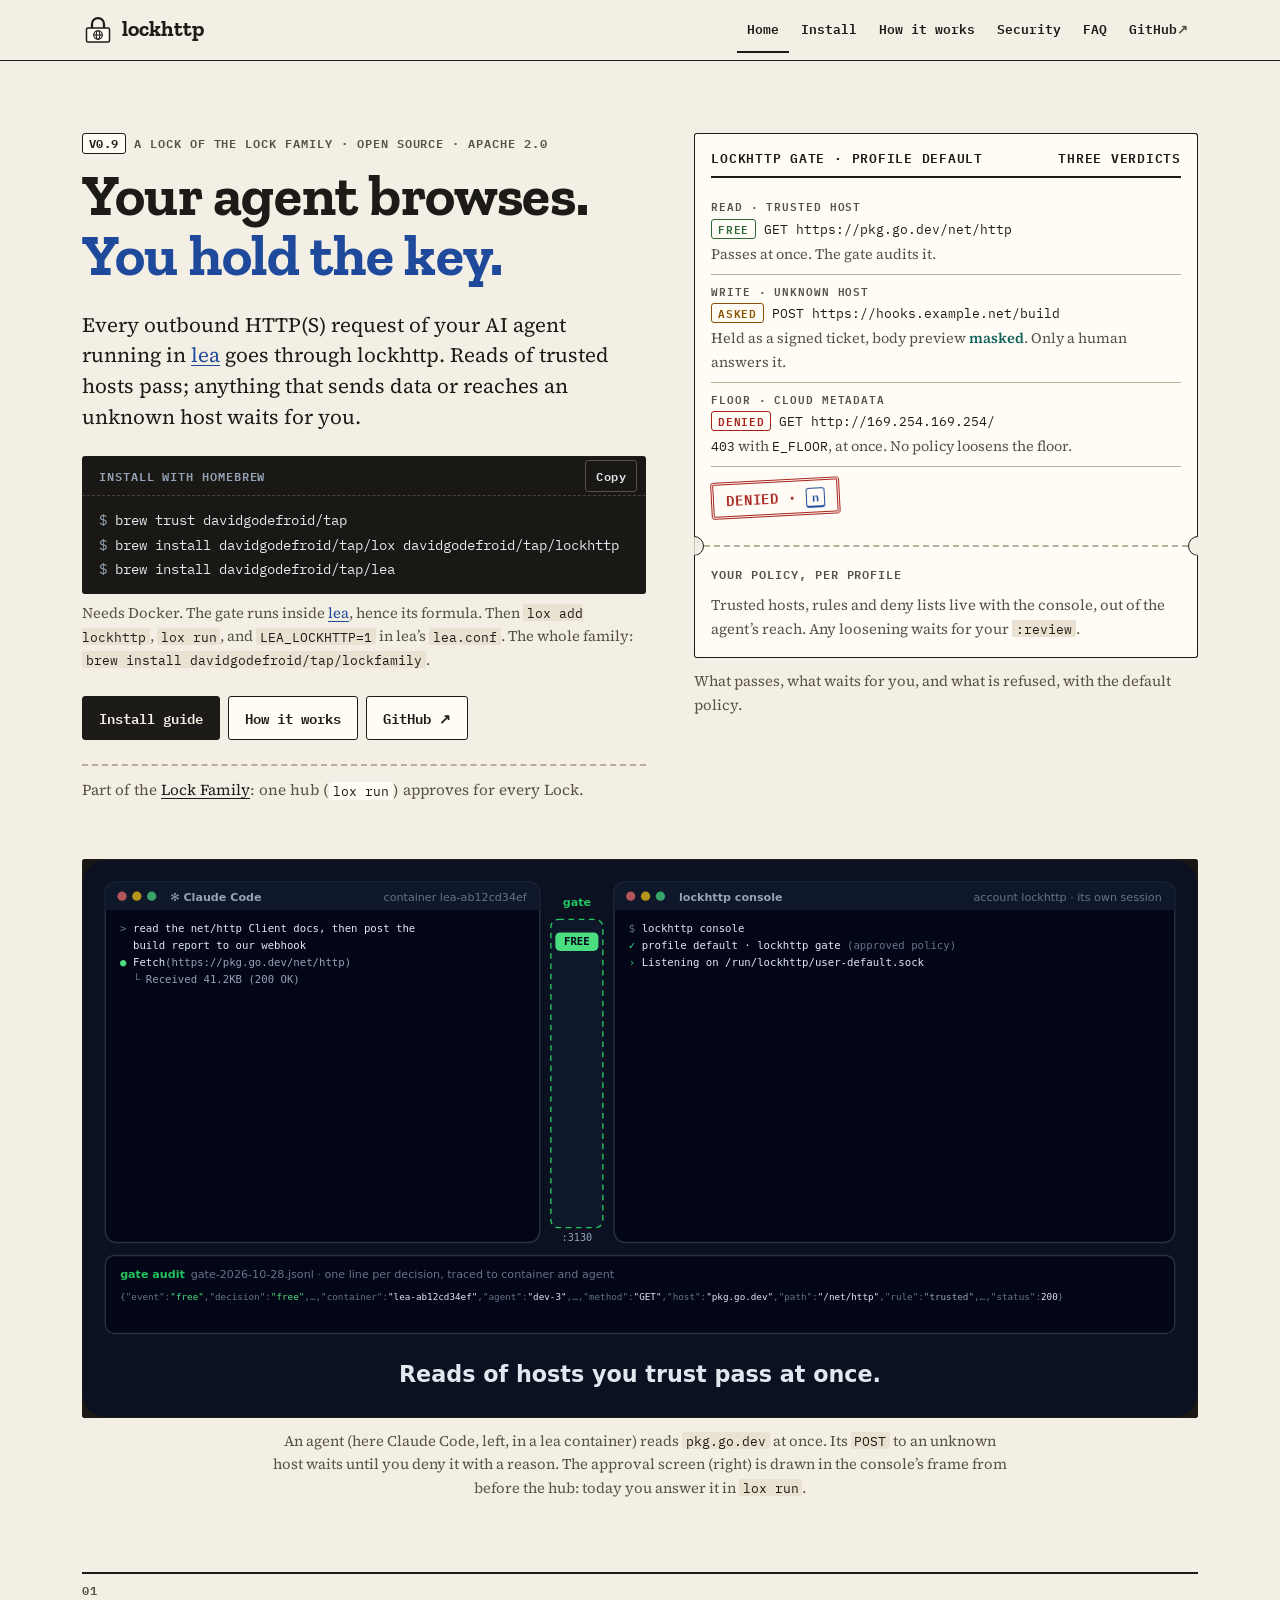
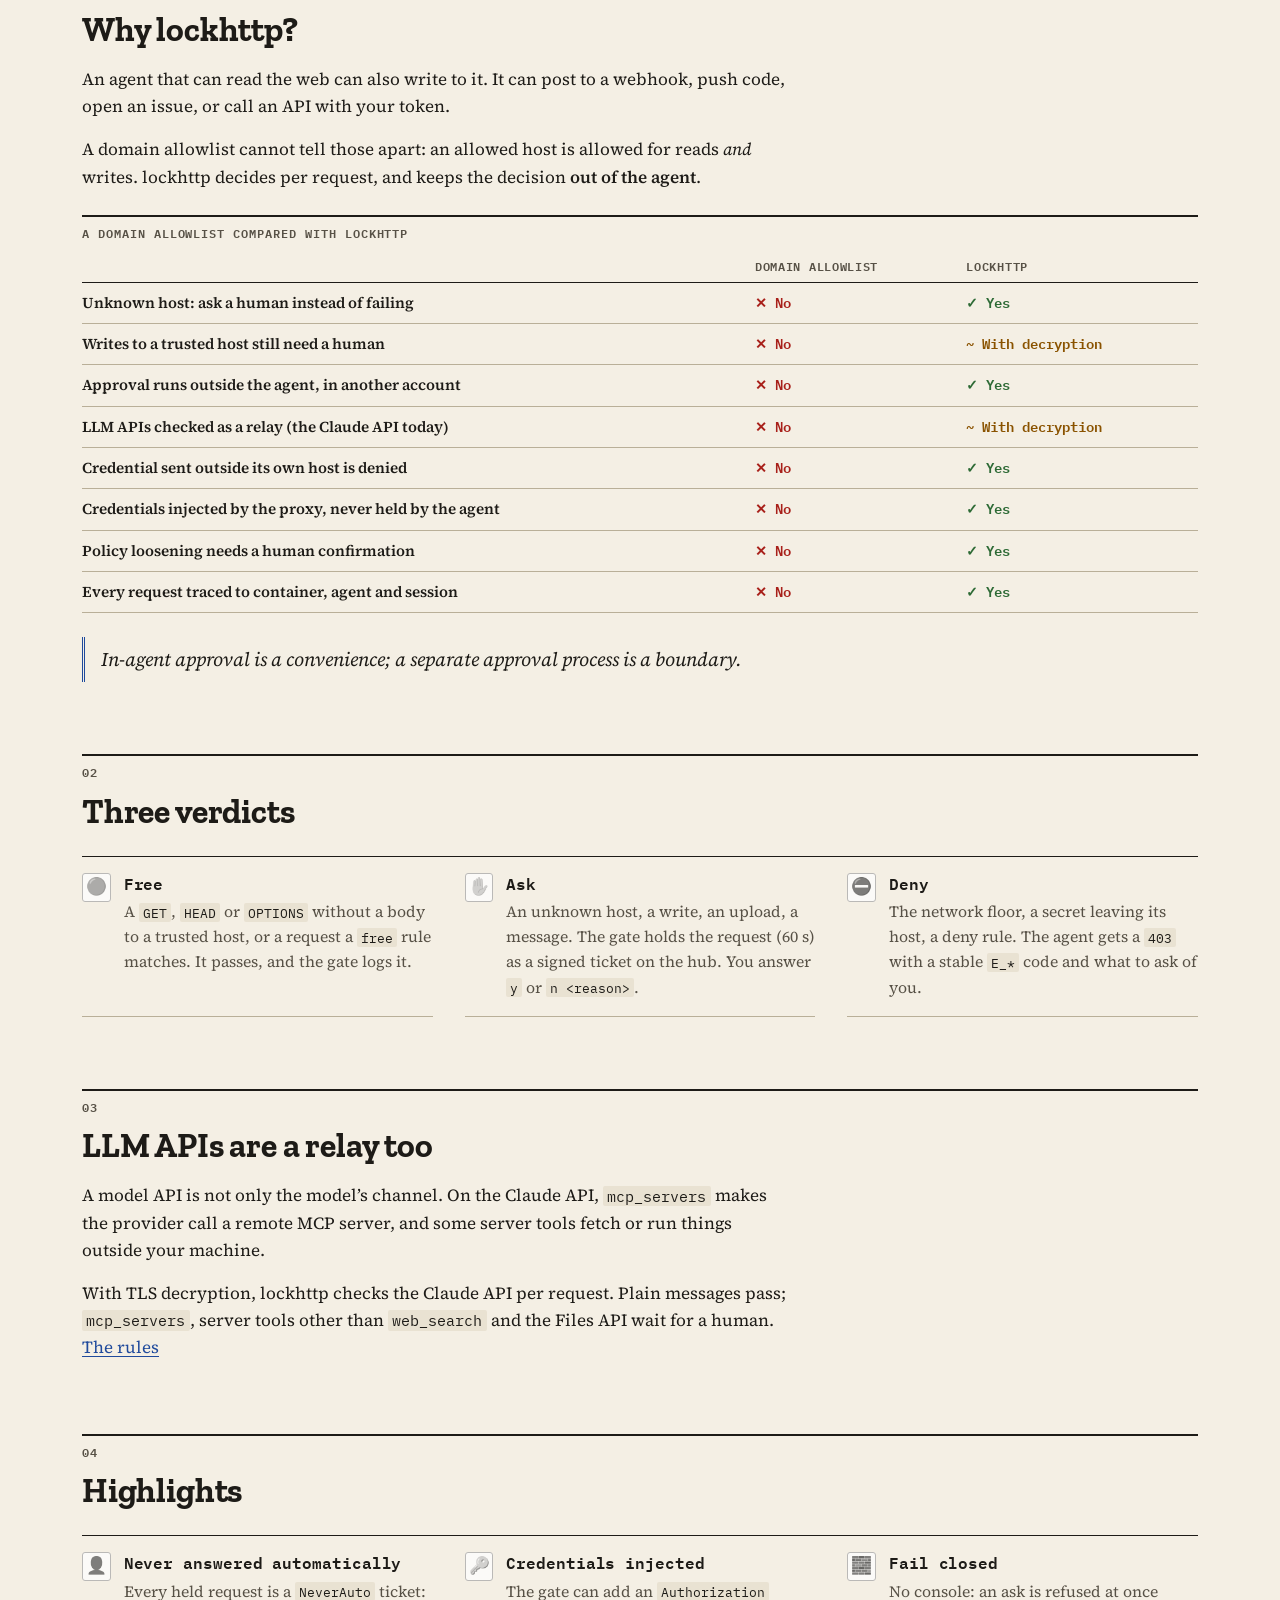
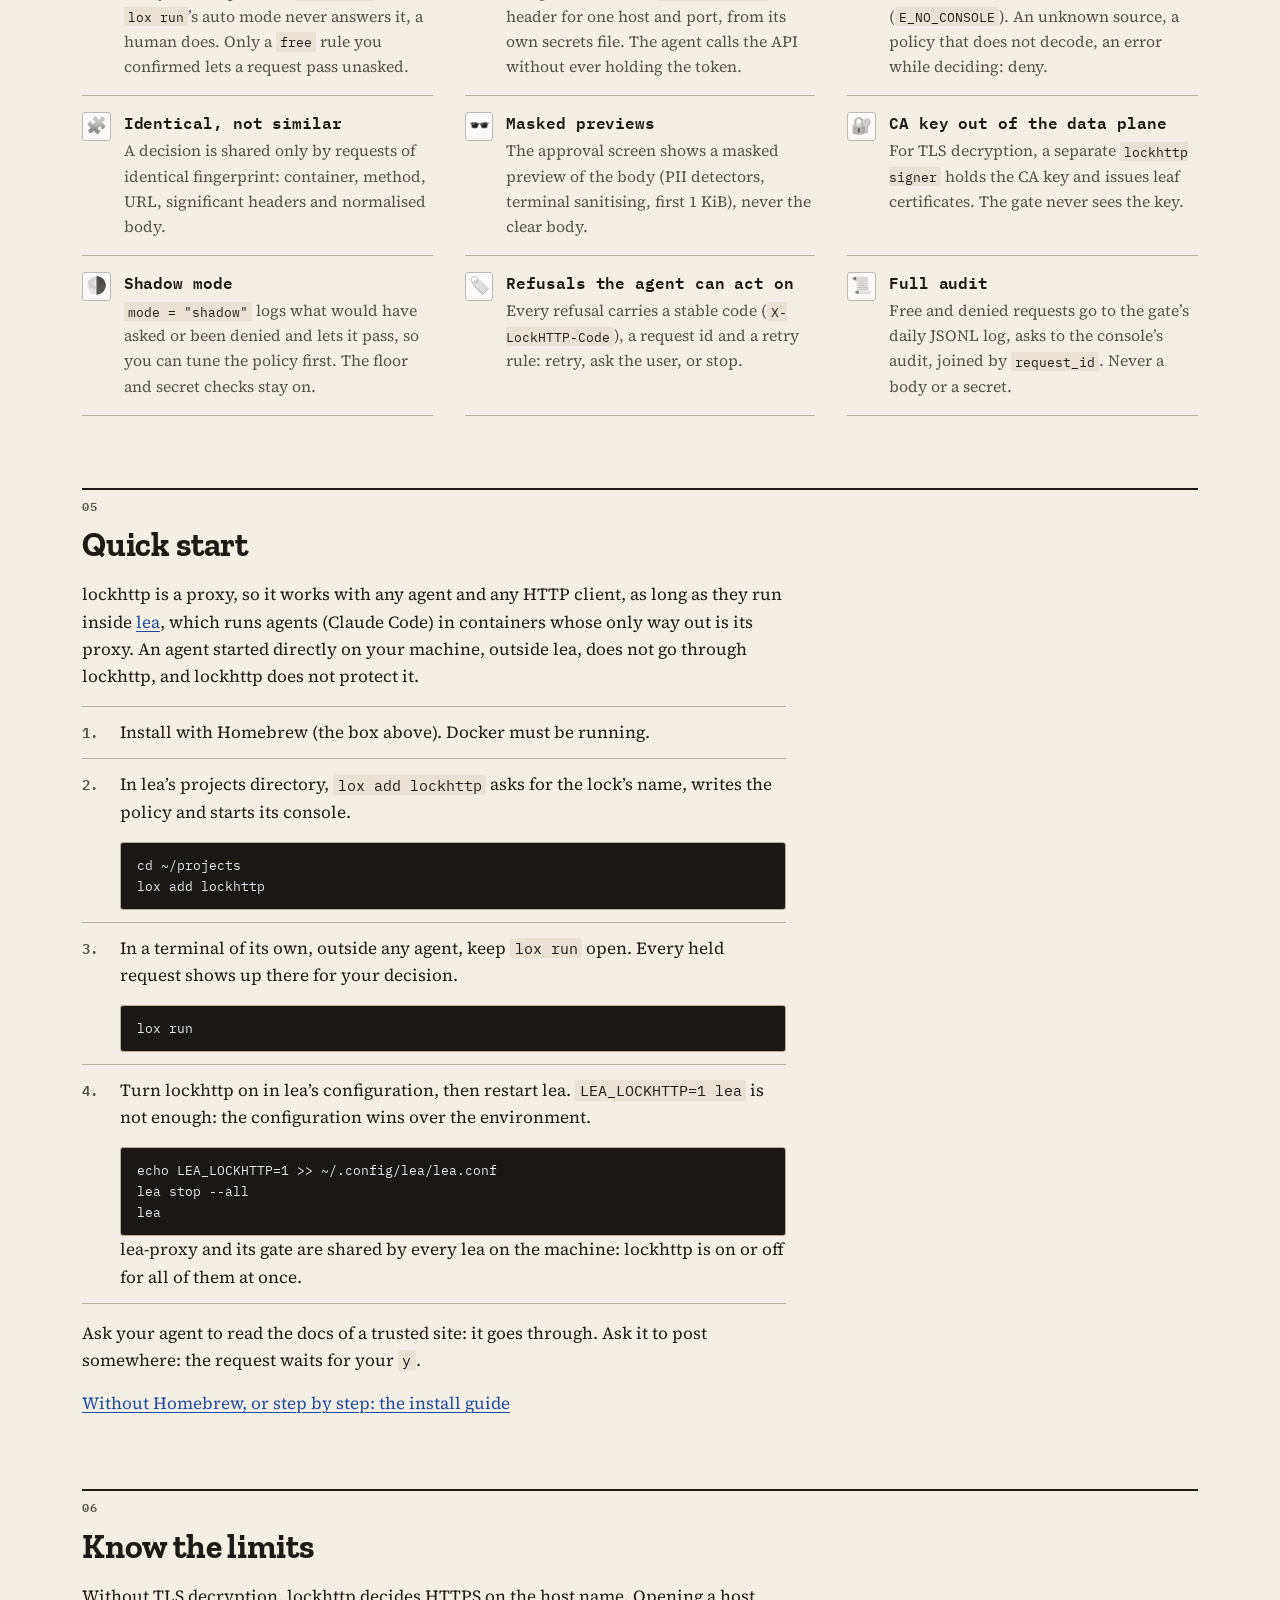
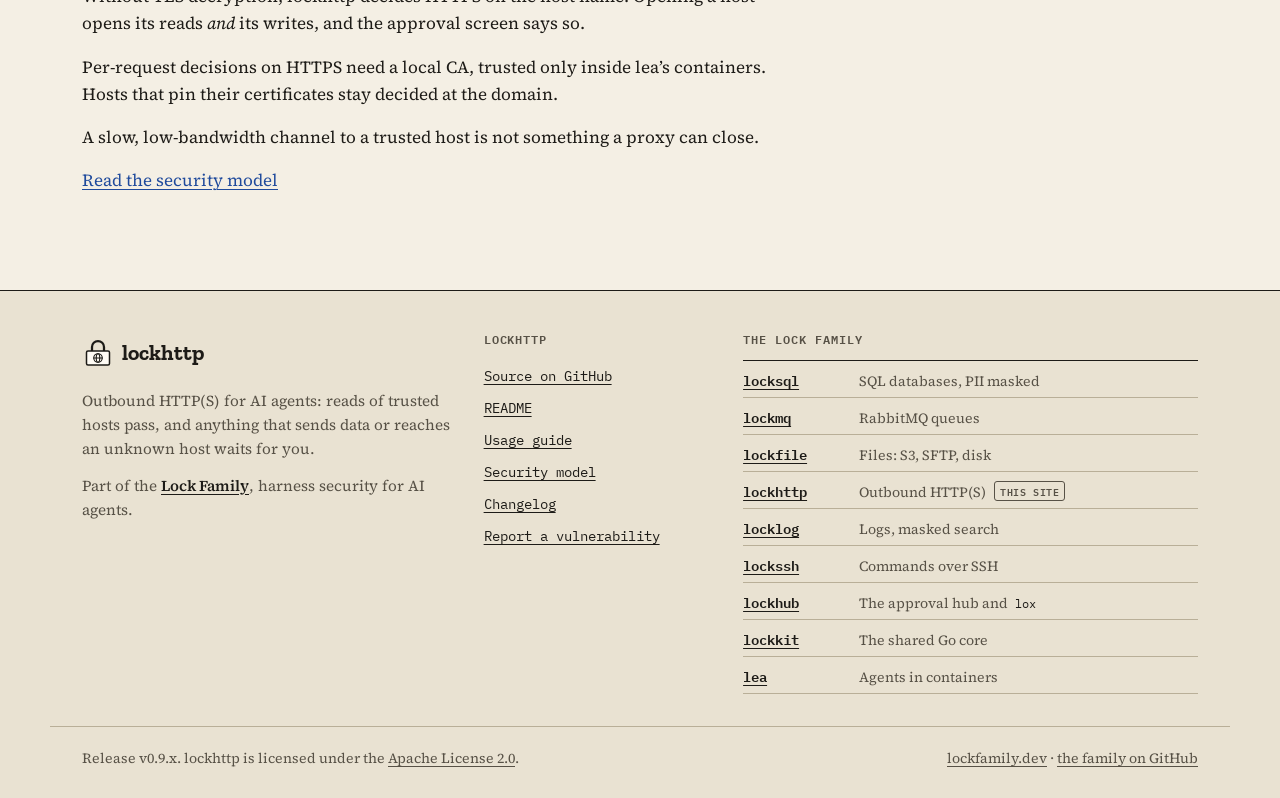
==== commit 76dab6ff: "docs: say lockhttp protects only agents running inside lea The gate is on the path only of the conta" ====
--- a/site/index.html
+++ b/site/index.html
@@ -4,7 +4,7 @@
   <meta charset="utf-8">
   <meta name="viewport" content="width=device-width, initial-scale=1">
   <title>lockhttp: your agent browses, you hold the key</title>
-  <meta name="description" content="lockhttp is the proxy every outbound HTTP(S) request of an AI agent goes through: reads of trusted hosts pass, and anything that sends data or reaches an unknown host waits for your approval.">
+  <meta name="description" content="lockhttp is the proxy every outbound HTTP(S) request of an AI agent running in lea goes through: reads of trusted hosts pass, and anything that sends data or reaches an unknown host waits for your approval.">
   <meta name="color-scheme" content="light dark">
   <meta name="theme-color" content="#f4efe4" media="(prefers-color-scheme: light)">
   <meta name="theme-color" content="#16140f" media="(prefers-color-scheme: dark)">
@@ -12,7 +12,7 @@
   <meta property="og:type" content="website">
   <meta property="og:site_name" content="lockhttp">
   <meta property="og:title" content="lockhttp: your agent browses, you hold the key">
-  <meta property="og:description" content="lockhttp is the proxy every outbound HTTP(S) request of an AI agent goes through: reads of trusted hosts pass, and anything that sends data or reaches an unknown host waits for your approval.">
+  <meta property="og:description" content="lockhttp is the proxy every outbound HTTP(S) request of an AI agent running in lea goes through: reads of trusted hosts pass, and anything that sends data or reaches an unknown host waits for your approval.">
   <meta property="og:url" content="https://lockhttp.com/">
   <meta property="og:image" content="https://lockhttp.com/assets/og.png">
   <meta property="og:image:type" content="image/png">
@@ -22,7 +22,7 @@
   <meta property="og:locale" content="en_US">
   <meta name="twitter:card" content="summary_large_image">
   <meta name="twitter:title" content="lockhttp: your agent browses, you hold the key">
-  <meta name="twitter:description" content="lockhttp is the proxy every outbound HTTP(S) request of an AI agent goes through: reads of trusted hosts pass, and anything that sends data or reaches an unknown host waits for your approval.">
+  <meta name="twitter:description" content="lockhttp is the proxy every outbound HTTP(S) request of an AI agent running in lea goes through: reads of trusted hosts pass, and anything that sends data or reaches an unknown host waits for your approval.">
   <meta name="twitter:image" content="https://lockhttp.com/assets/og.png">
   <meta name="twitter:image:alt" content="lockhttp: your agent browses, you hold the key.">
   <link rel="icon" href="assets/logo.svg" type="image/svg+xml">
@@ -58,7 +58,7 @@
   <div class="hero-text">
     <p class="eyebrow"><span class="badge">v0.9</span>A Lock of the Lock&nbsp;Family · open&nbsp;source · Apache&nbsp;2.0</p>
     <h1 id="hero-title">Your agent browses. <span class="key">You hold the key.</span></h1>
-    <p class="lead">Every outbound HTTP(S) request of your AI agent goes through lockhttp. Reads of trusted hosts pass; anything that sends data or reaches an unknown host waits for you.</p>
+    <p class="lead">Every outbound HTTP(S) request of your AI agent running in <a href="https://github.com/DavidGodefroid/lea">lea</a> goes through lockhttp. Reads of trusted hosts pass; anything that sends data or reaches an unknown host waits for you.</p>
     <div class="install">
       <div class="install-head"><span>Install with Homebrew</span></div>
       <pre tabindex="0" aria-label="Install commands"><code><span class="cmd">brew trust davidgodefroid/tap</span>
@@ -161,7 +161,7 @@
 
 <section aria-labelledby="quick-start">
   <h2 id="quick-start">Quick start</h2>
-  <p class="prose">lockhttp is a proxy, so it works with any agent and any HTTP client. It needs <a href="https://github.com/DavidGodefroid/lea">lea</a>, which runs agents (Claude Code) in containers whose only way out is its proxy.</p>
+  <p class="prose">lockhttp is a proxy, so it works with any agent and any HTTP client, as long as they run inside <a href="https://github.com/DavidGodefroid/lea">lea</a>, which runs agents (Claude Code) in containers whose only way out is its proxy. An agent started directly on your machine, outside lea, does not go through lockhttp, and lockhttp does not protect it.</p>
   <ol class="steps prose">
     <li><p>Install with Homebrew (the box above). Docker must be running.</p></li>
     <li><p>In lea’s projects directory, <code>lox add lockhttp</code> asks for the lock’s name, writes the policy and starts its console.</p>
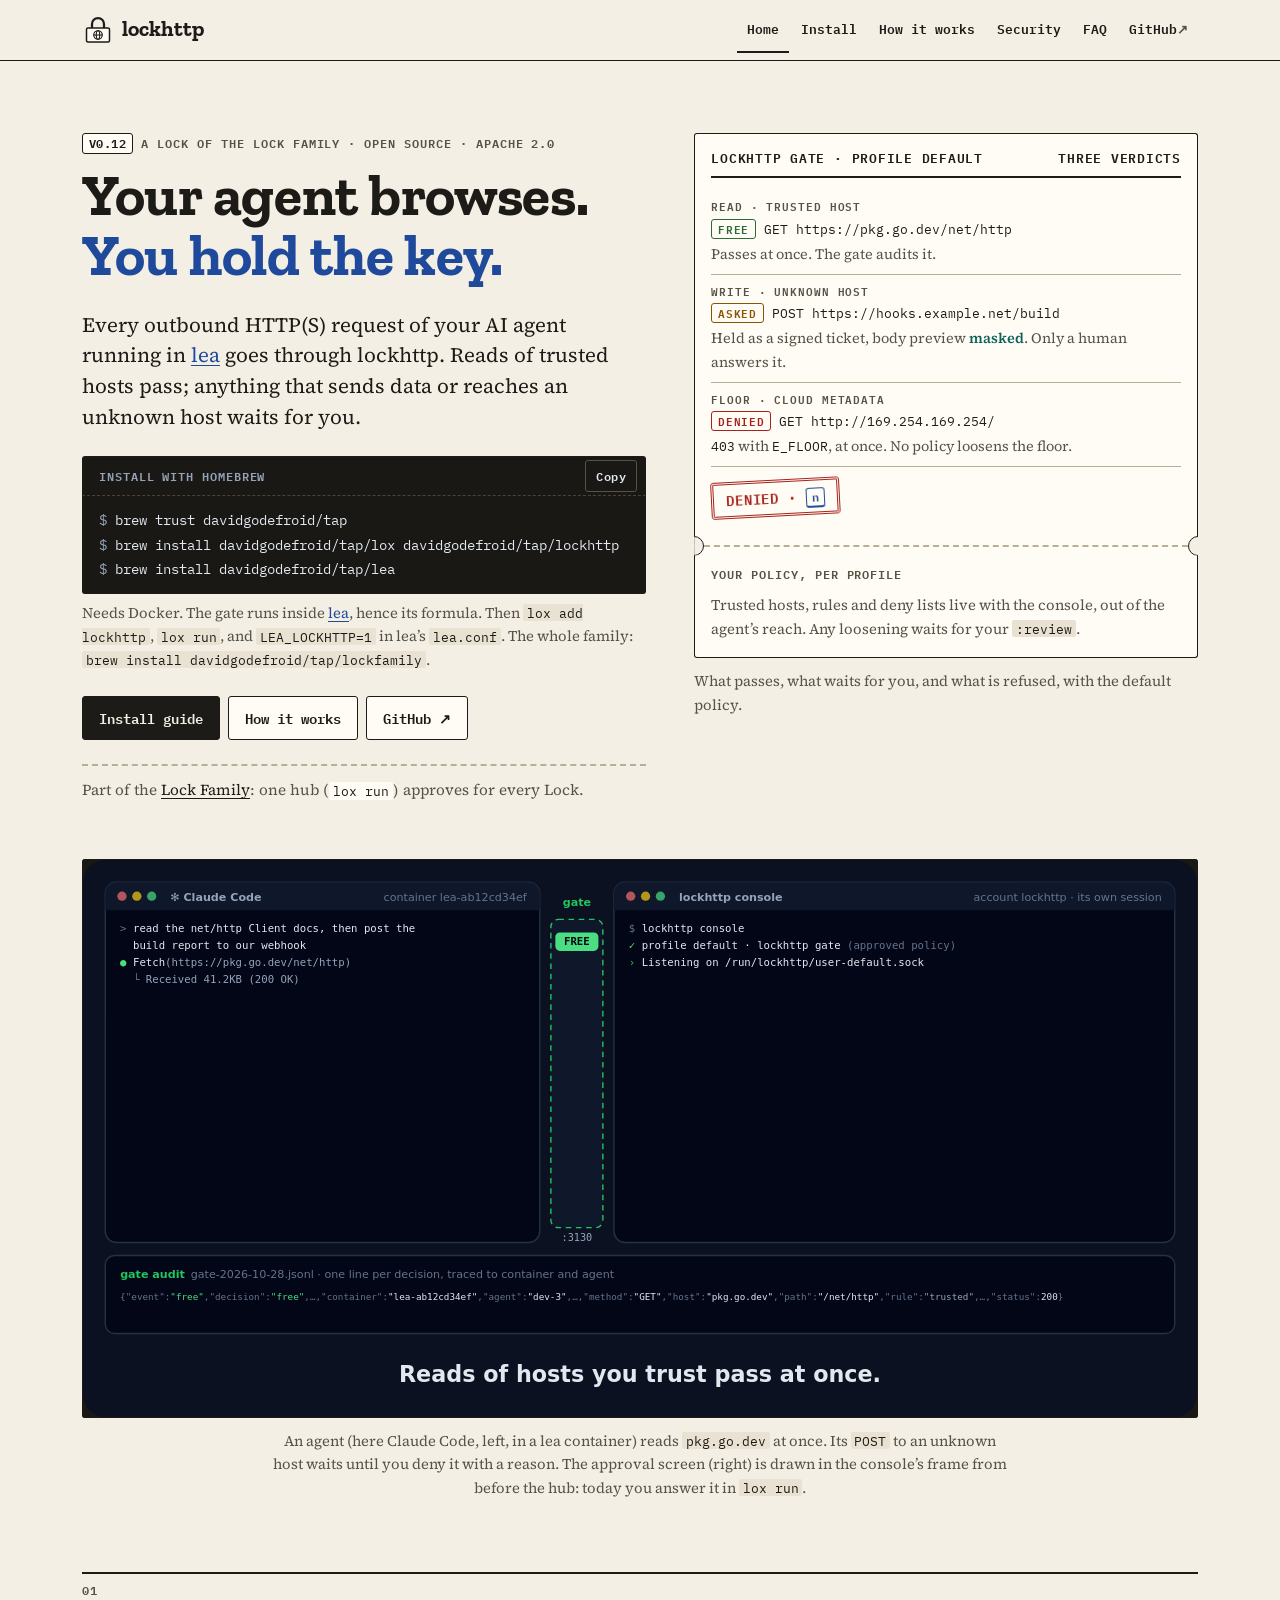
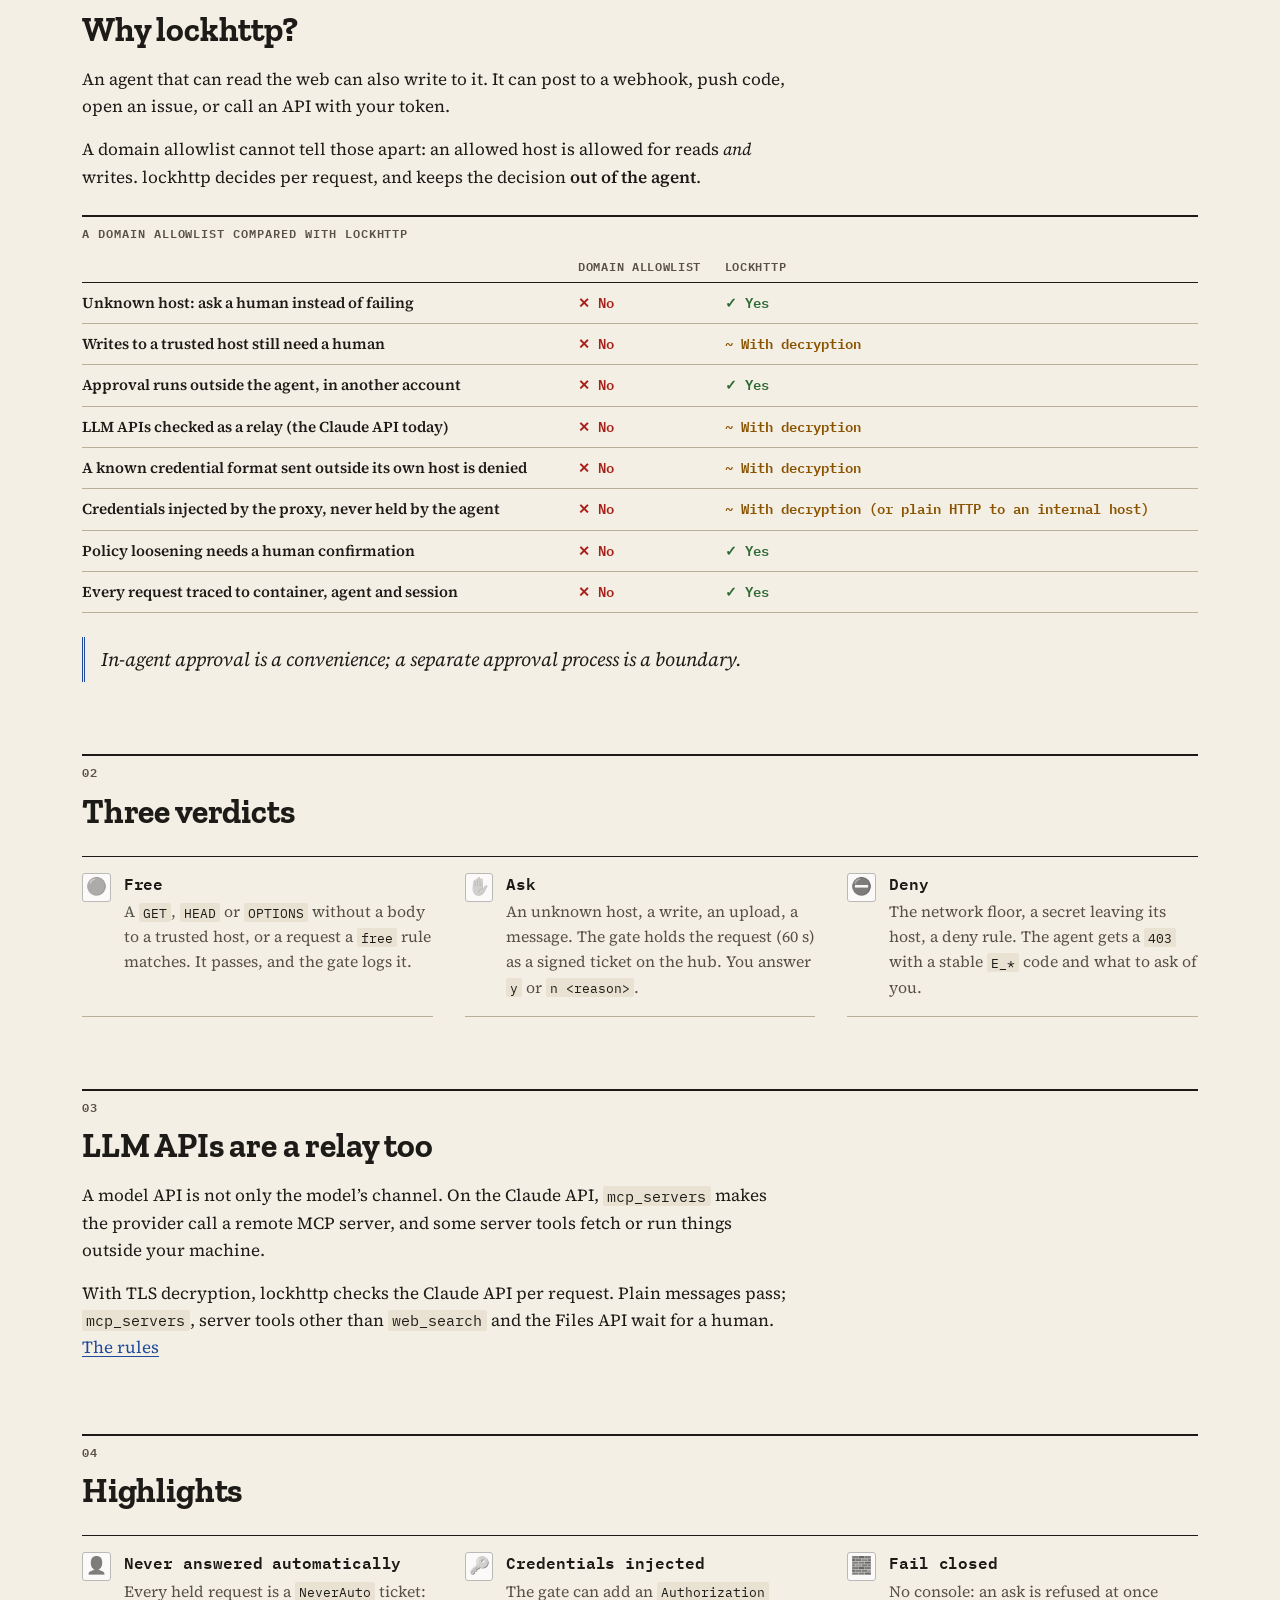
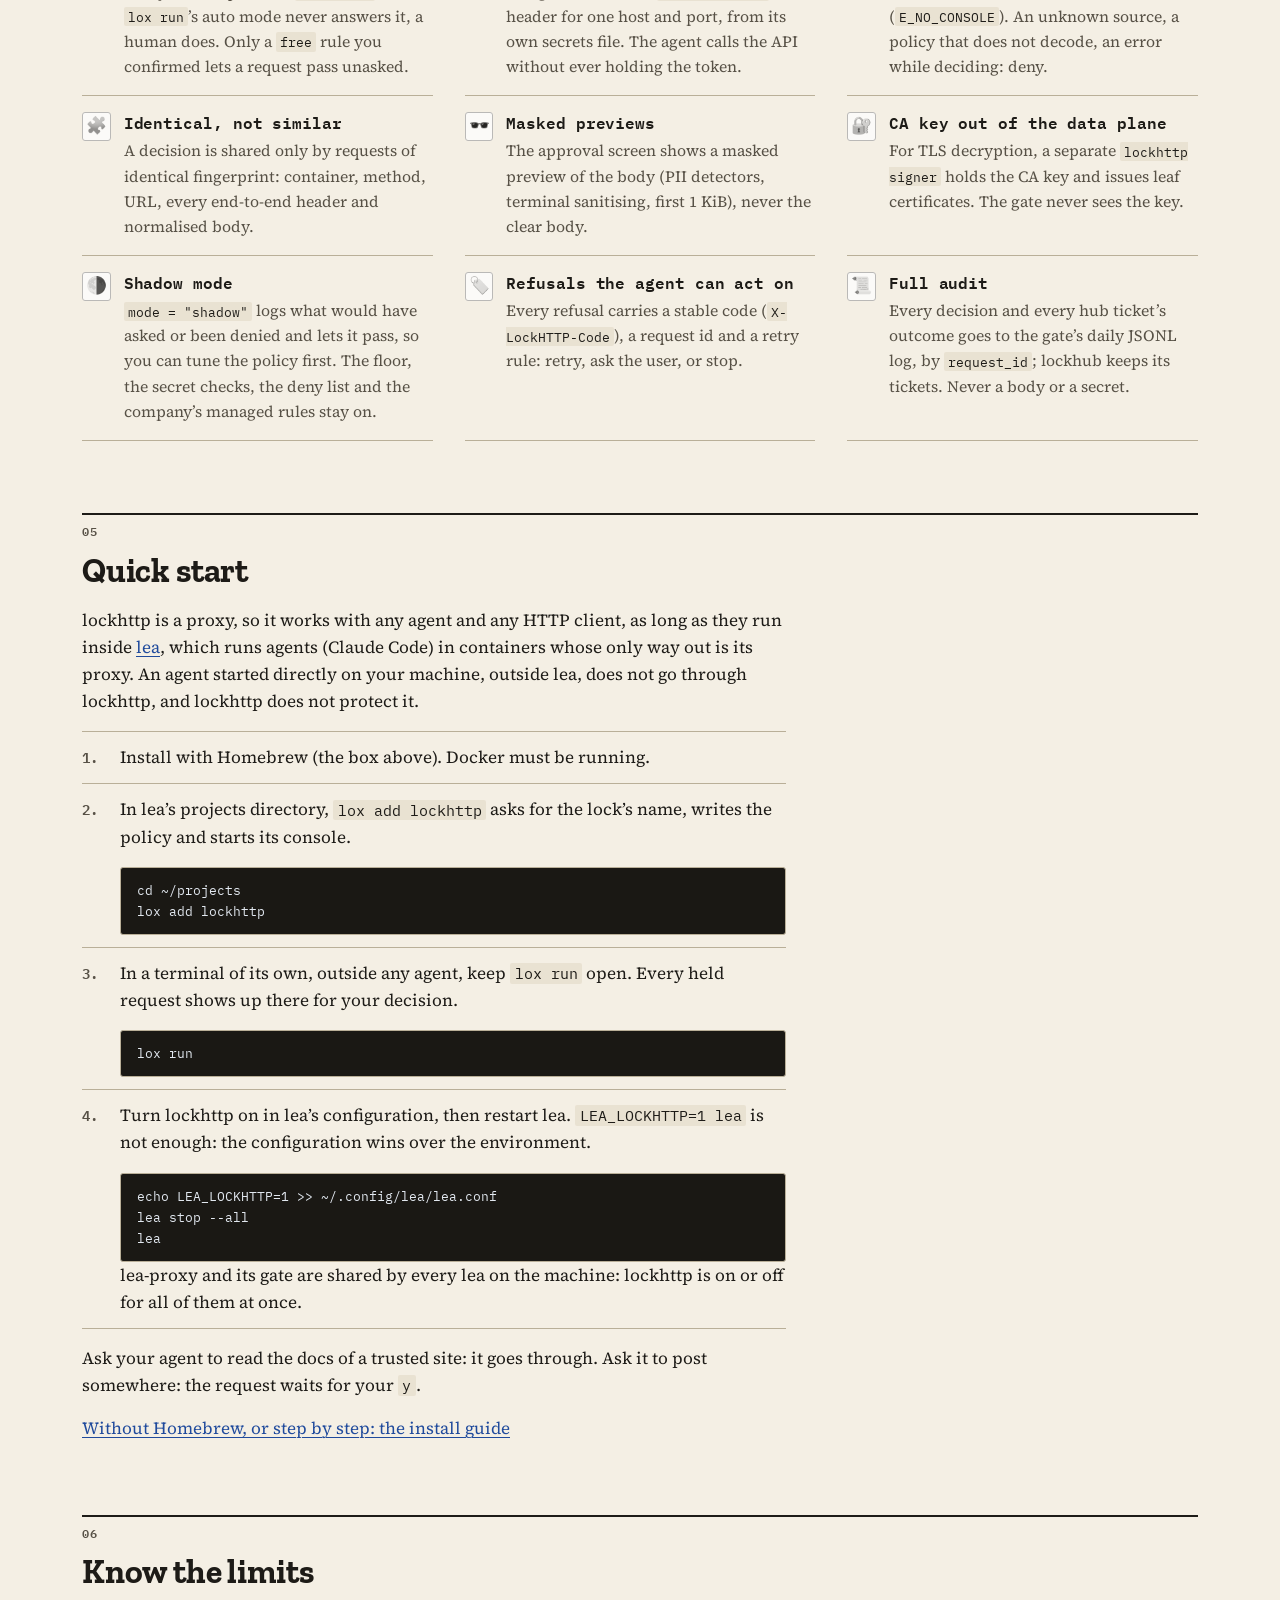
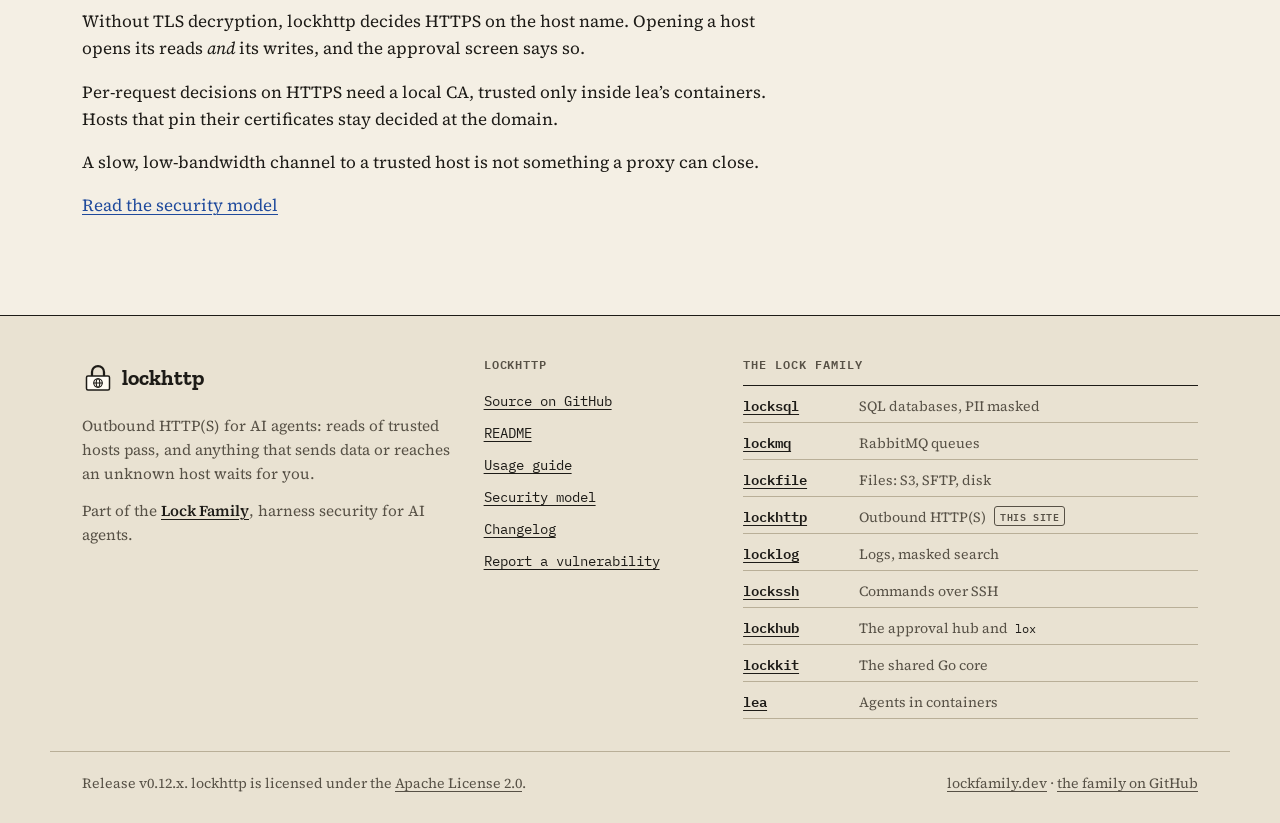
==== commit 9960eaa6: "docs: make the docs and site say what the code does (#73) Fix the FALSE, MISLEADING and OUTDATED ite" ====
--- a/site/index.html
+++ b/site/index.html
@@ -56,7 +56,7 @@
 
 <section class="hero" aria-labelledby="hero-title">
   <div class="hero-text">
-    <p class="eyebrow"><span class="badge">v0.9</span>A Lock of the Lock&nbsp;Family · open&nbsp;source · Apache&nbsp;2.0</p>
+    <p class="eyebrow"><span class="badge">v0.12</span>A Lock of the Lock&nbsp;Family · open&nbsp;source · Apache&nbsp;2.0</p>
     <h1 id="hero-title">Your agent browses. <span class="key">You hold the key.</span></h1>
     <p class="lead">Every outbound HTTP(S) request of your AI agent running in <a href="https://github.com/DavidGodefroid/lea">lea</a> goes through lockhttp. Reads of trusted hosts pass; anything that sends data or reaches an unknown host waits for you.</p>
     <div class="install">
@@ -117,8 +117,8 @@
 <tr><th scope="row">Writes to a trusted host still need a human</th><td class="no">No</td><td class="partial">With decryption</td></tr>
 <tr><th scope="row">Approval runs outside the agent, in another account</th><td class="no">No</td><td class="yes">Yes</td></tr>
 <tr><th scope="row">LLM APIs checked as a relay (the Claude API today)</th><td class="no">No</td><td class="partial">With decryption</td></tr>
-<tr><th scope="row">Credential sent outside its own host is denied</th><td class="no">No</td><td class="yes">Yes</td></tr>
-<tr><th scope="row">Credentials injected by the proxy, never held by the agent</th><td class="no">No</td><td class="yes">Yes</td></tr>
+<tr><th scope="row">A known credential format sent outside its own host is denied</th><td class="no">No</td><td class="partial">With decryption</td></tr>
+<tr><th scope="row">Credentials injected by the proxy, never held by the agent</th><td class="no">No</td><td class="partial">With decryption (or plain HTTP to an internal host)</td></tr>
 <tr><th scope="row">Policy loosening needs a human confirmation</th><td class="no">No</td><td class="yes">Yes</td></tr>
 <tr><th scope="row">Every request traced to container, agent and session</th><td class="no">No</td><td class="yes">Yes</td></tr>
 </tbody>
@@ -150,12 +150,12 @@
     <li><span class="icon" aria-hidden="true">👤</span><h3>Never answered automatically</h3><p>Every held request is a <code>NeverAuto</code> ticket: <code>lox run</code>’s auto mode never answers it, a human does. Only a <code>free</code> rule you confirmed lets a request pass unasked.</p></li>
     <li><span class="icon" aria-hidden="true">🔑</span><h3>Credentials injected</h3><p>The gate can add an <code>Authorization</code> header for one host and port, from its own secrets file. The agent calls the API without ever holding the token.</p></li>
     <li><span class="icon" aria-hidden="true">🧱</span><h3>Fail closed</h3><p>No console: an ask is refused at once (<code>E_NO_CONSOLE</code>). An unknown source, a policy that does not decode, an error while deciding: deny.</p></li>
-    <li><span class="icon" aria-hidden="true">🧩</span><h3>Identical, not similar</h3><p>A decision is shared only by requests of identical fingerprint: container, method, URL, significant headers and normalised body.</p></li>
+    <li><span class="icon" aria-hidden="true">🧩</span><h3>Identical, not similar</h3><p>A decision is shared only by requests of identical fingerprint: container, method, URL, every end-to-end header and normalised body.</p></li>
     <li><span class="icon" aria-hidden="true">🕶️</span><h3>Masked previews</h3><p>The approval screen shows a masked preview of the body (PII detectors, terminal sanitising, first 1 KiB), never the clear body.</p></li>
     <li><span class="icon" aria-hidden="true">🔐</span><h3>CA key out of the data plane</h3><p>For TLS decryption, a separate <code>lockhttp signer</code> holds the CA key and issues leaf certificates. The gate never sees the key.</p></li>
-    <li><span class="icon" aria-hidden="true">🌗</span><h3>Shadow mode</h3><p><code>mode = "shadow"</code> logs what would have asked or been denied and lets it pass, so you can tune the policy first. The floor and secret checks stay on.</p></li>
+    <li><span class="icon" aria-hidden="true">🌗</span><h3>Shadow mode</h3><p><code>mode = "shadow"</code> logs what would have asked or been denied and lets it pass, so you can tune the policy first. The floor, the secret checks, the deny list and the company’s managed rules stay on.</p></li>
     <li><span class="icon" aria-hidden="true">🏷️</span><h3>Refusals the agent can act on</h3><p>Every refusal carries a stable code (<code>X-LockHTTP-Code</code>), a request id and a retry rule: retry, ask the user, or stop.</p></li>
-    <li><span class="icon" aria-hidden="true">📜</span><h3>Full audit</h3><p>Free and denied requests go to the gate’s daily JSONL log, asks to the console’s audit, joined by <code>request_id</code>. Never a body or a secret.</p></li>
+    <li><span class="icon" aria-hidden="true">📜</span><h3>Full audit</h3><p>Every decision and every hub ticket’s outcome goes to the gate’s daily JSONL log, by <code>request_id</code>; lockhub keeps its tickets. Never a body or a secret.</p></li>
   </ul>
 </section>
 
@@ -227,7 +227,7 @@
       </nav>
     </div>
     <div class="wrap footer-bottom">
-      <p>Release v0.9.x. lockhttp is licensed under the <a href="https://github.com/DavidGodefroid/lockhttp/blob/main/LICENSE">Apache License 2.0</a>.</p>
+      <p>Release v0.12.x. lockhttp is licensed under the <a href="https://github.com/DavidGodefroid/lockhttp/blob/main/LICENSE">Apache License 2.0</a>.</p>
       <p><a href="https://lockfamily.dev">lockfamily.dev</a> · <a href="https://github.com/DavidGodefroid/lockfamily">the family on GitHub</a></p>
     </div>
   </footer>
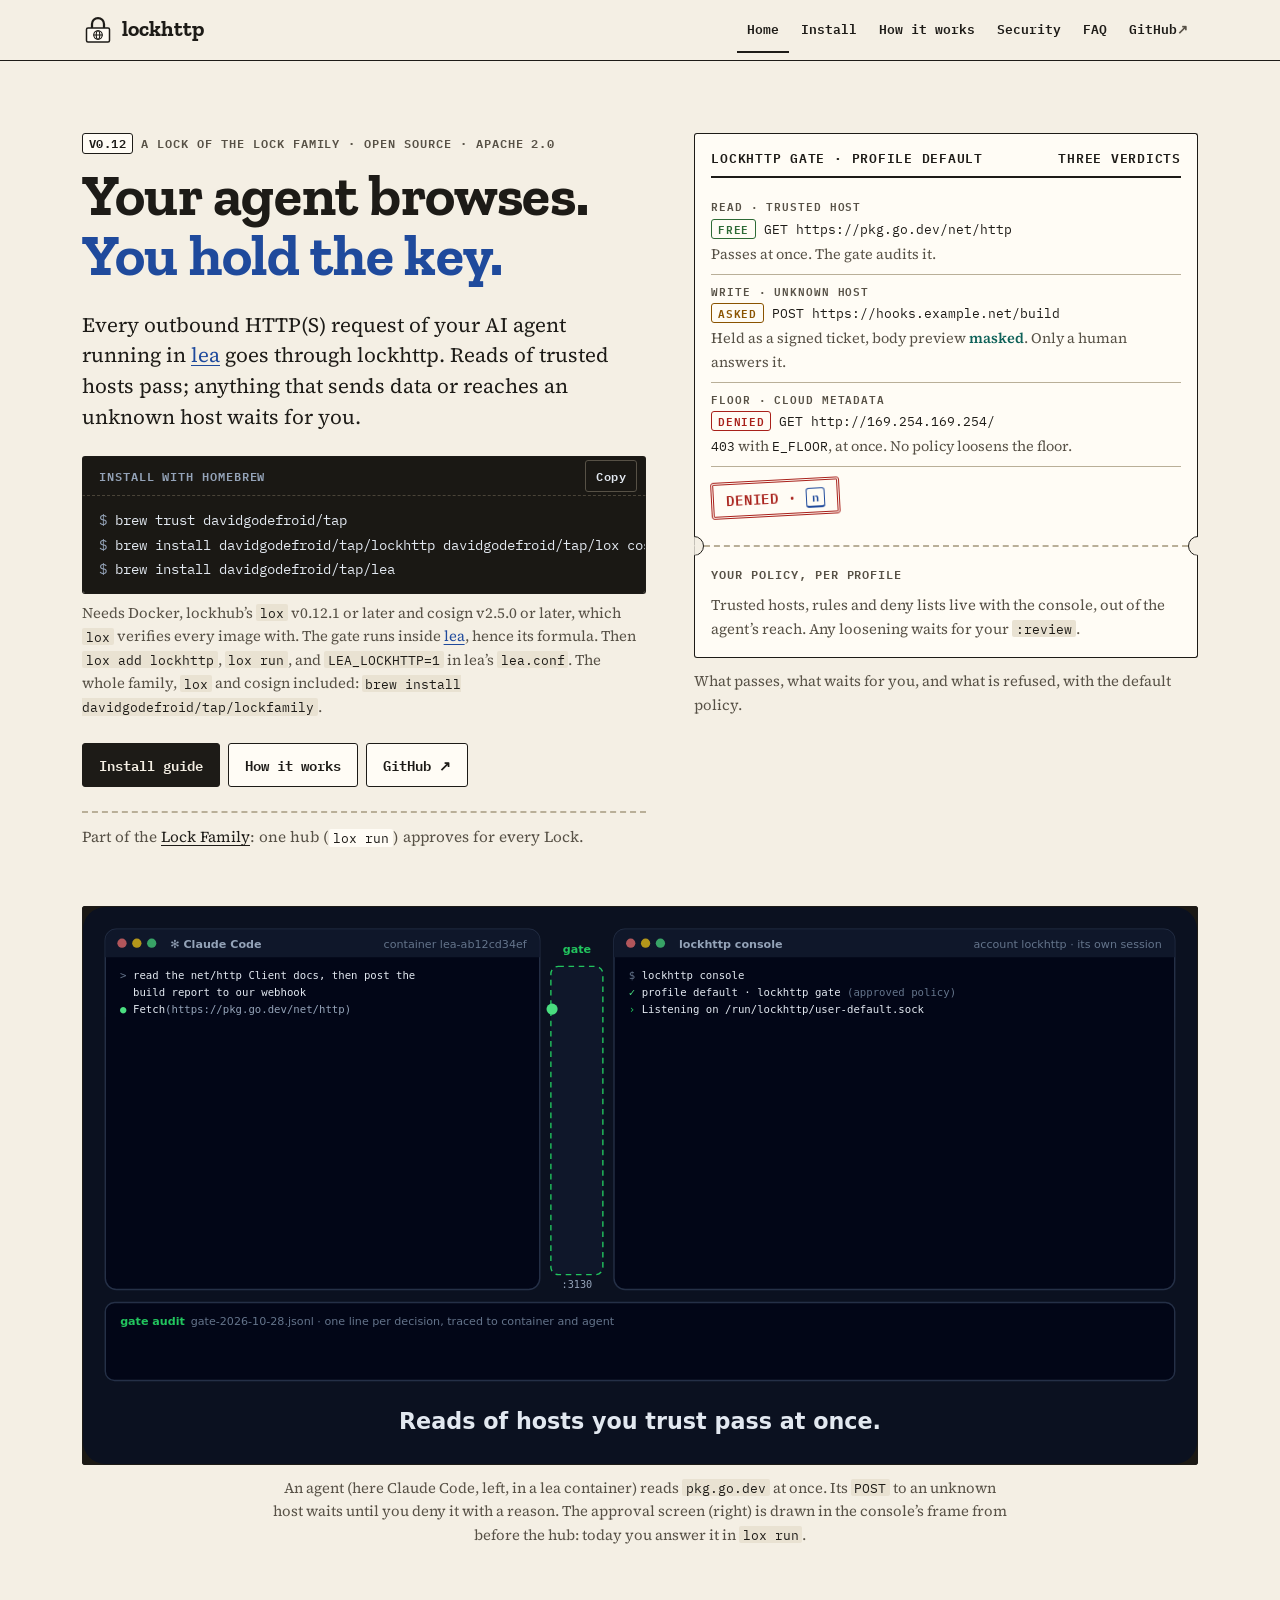
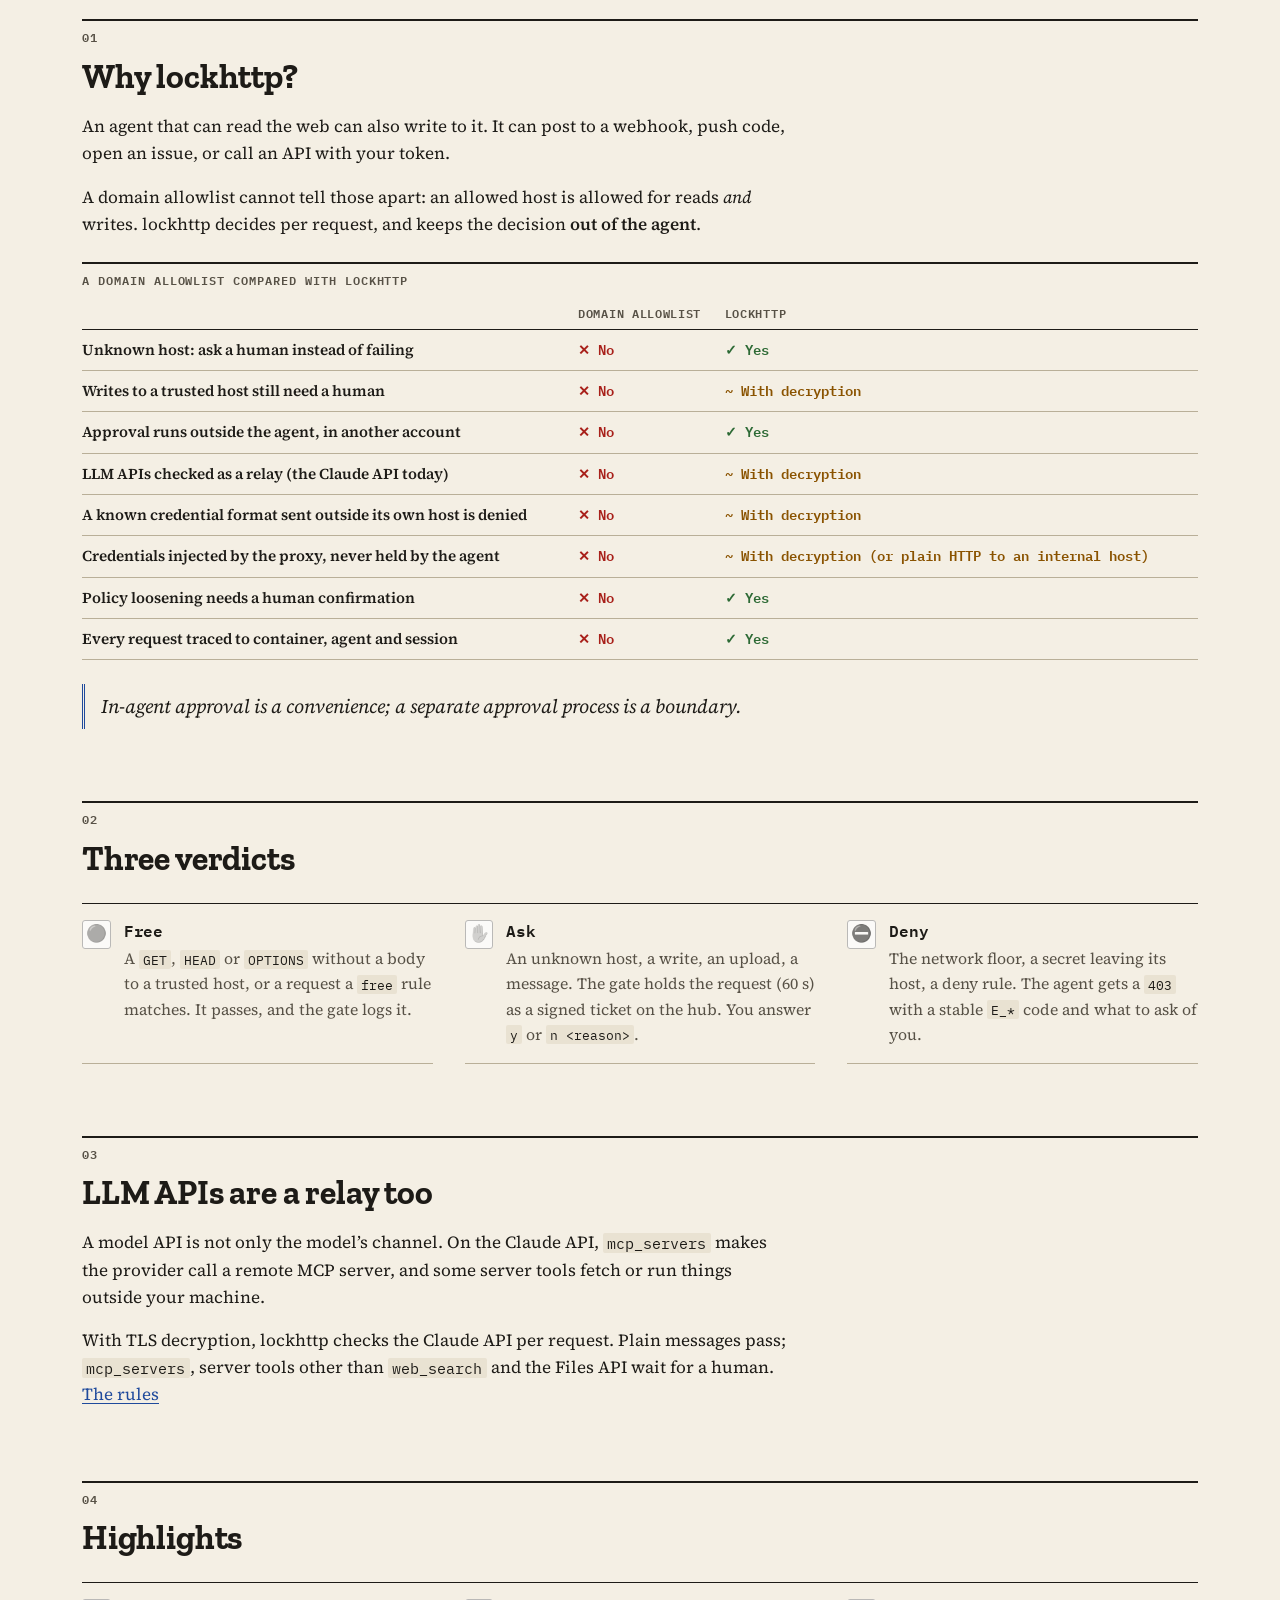
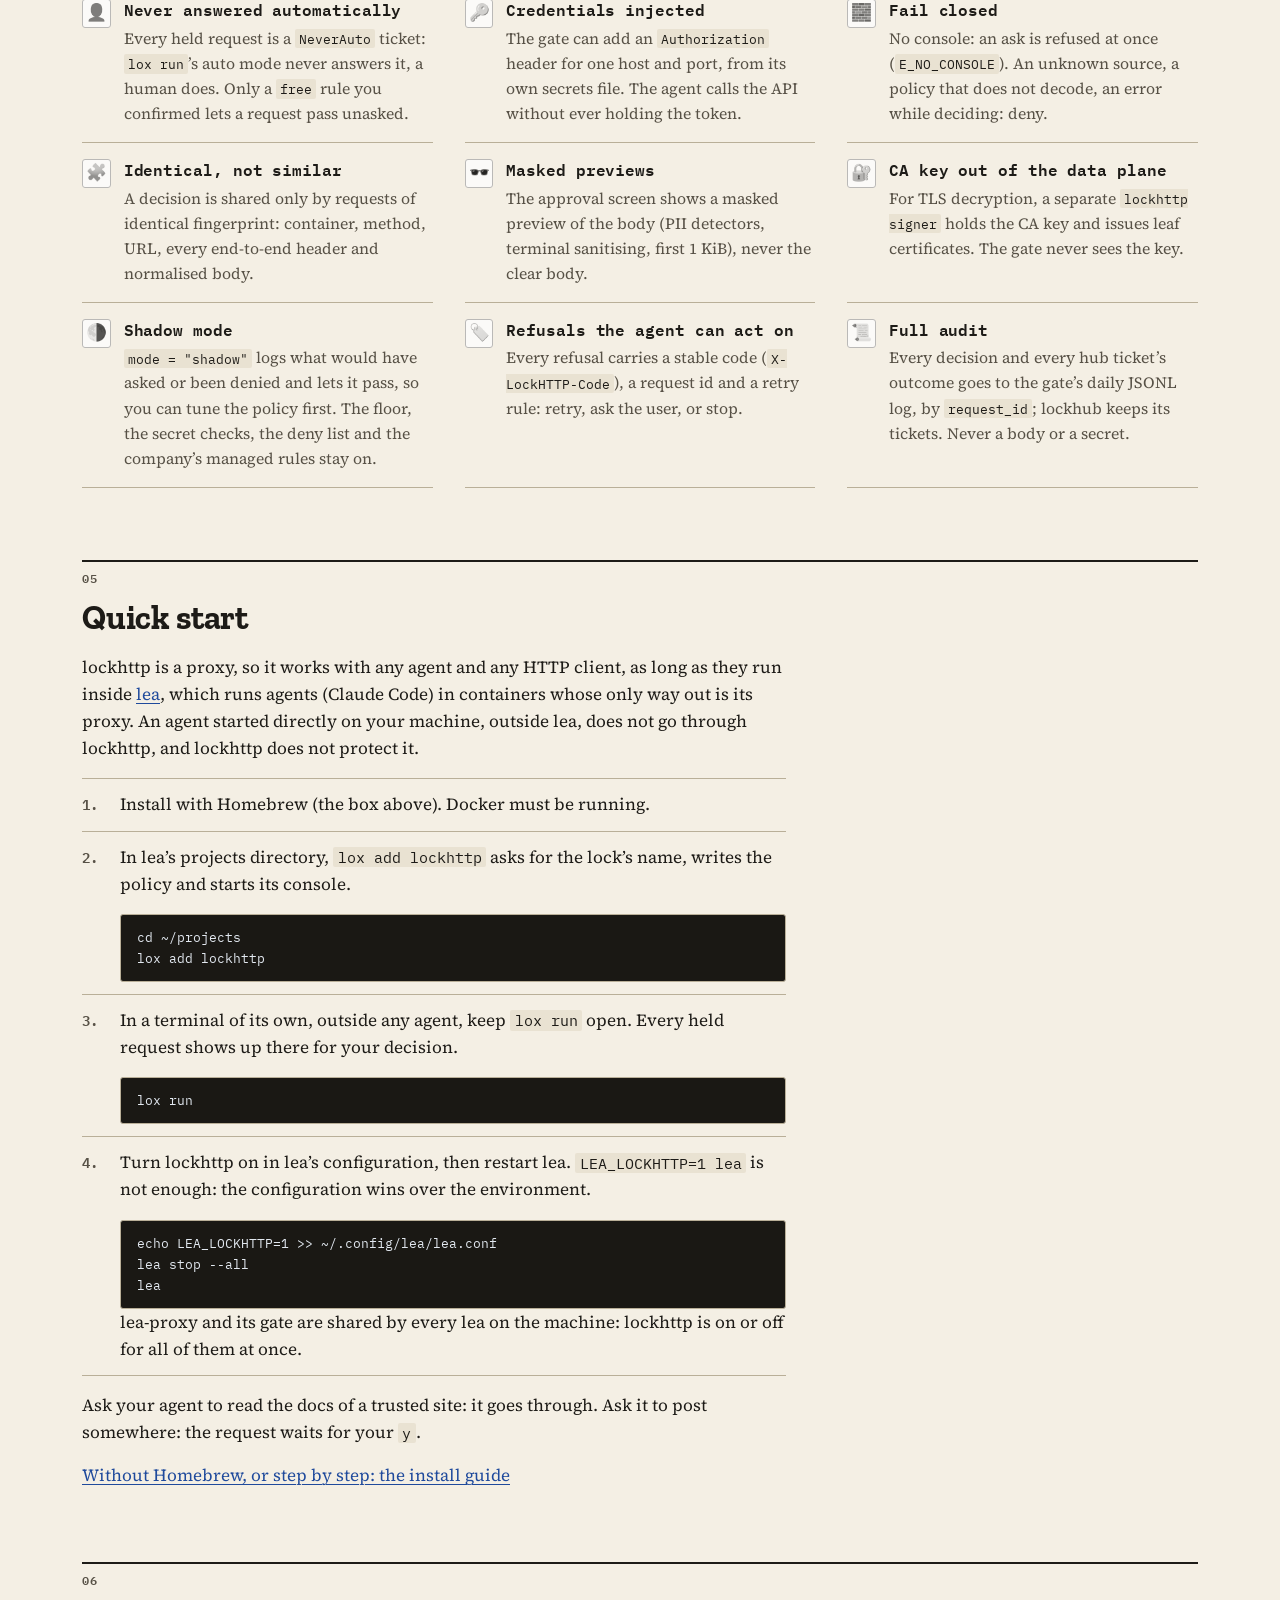
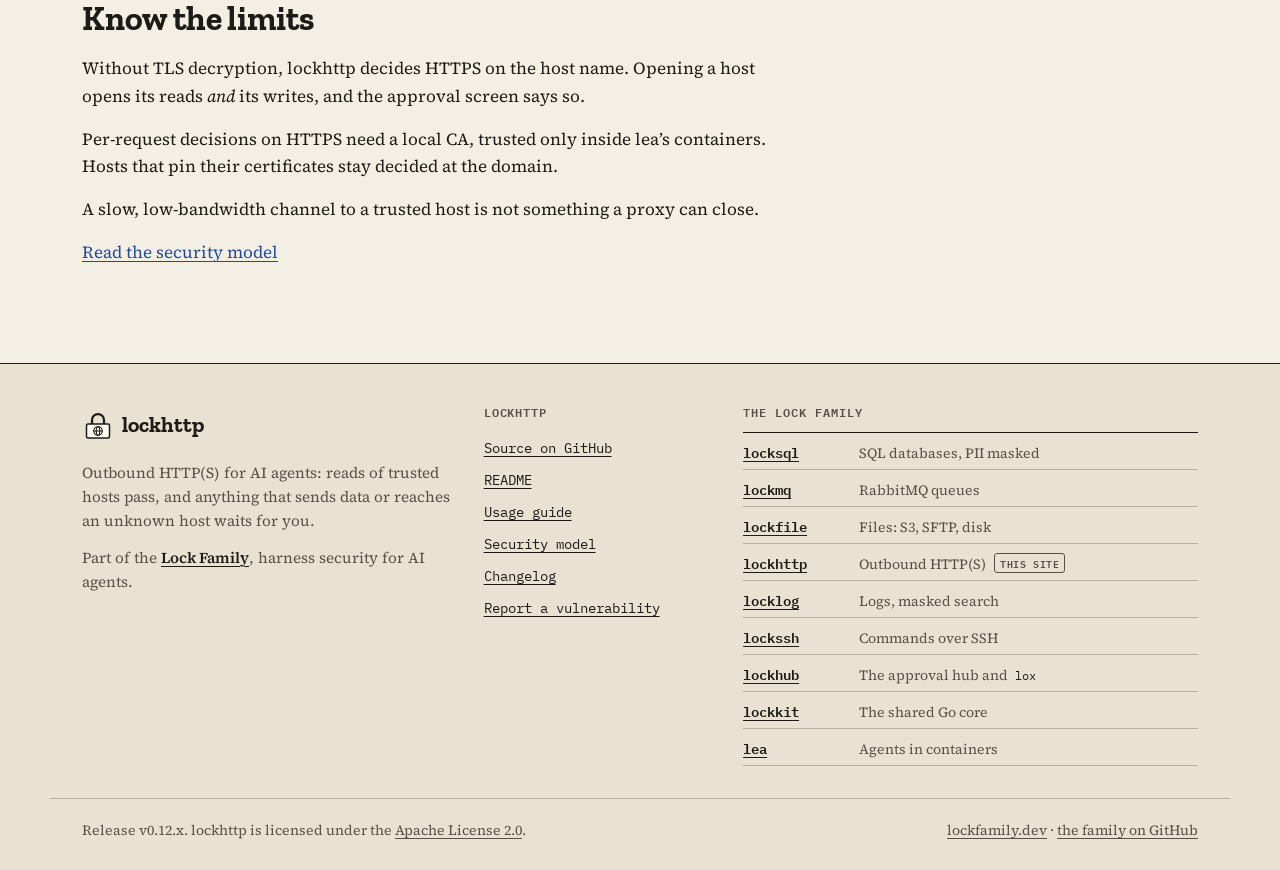
==== commit 3d4f2380: "docs: name lox v0.12.1+ and cosign v2.5.0+ in the install steps The lockhttp formula pulls in neithe" ====
--- a/site/index.html
+++ b/site/index.html
@@ -62,9 +62,9 @@
     <div class="install">
       <div class="install-head"><span>Install with Homebrew</span></div>
       <pre tabindex="0" aria-label="Install commands"><code><span class="cmd">brew trust davidgodefroid/tap</span>
-<span class="cmd">brew install davidgodefroid/tap/lox davidgodefroid/tap/lockhttp</span>
+<span class="cmd">brew install davidgodefroid/tap/lockhttp davidgodefroid/tap/lox cosign</span>
 <span class="cmd">brew install davidgodefroid/tap/lea</span></code></pre>
-      <p class="install-note">Needs Docker. The gate runs inside <a href="https://github.com/DavidGodefroid/lea">lea</a>, hence its formula. Then <code>lox add lockhttp</code>, <code>lox run</code>, and <code>LEA_LOCKHTTP=1</code> in lea’s <code>lea.conf</code>. The whole family: <code>brew install davidgodefroid/tap/lockfamily</code>.</p>
+      <p class="install-note">Needs Docker, lockhub’s <code>lox</code> v0.12.1 or later and cosign v2.5.0 or later, which <code>lox</code> verifies every image with. The gate runs inside <a href="https://github.com/DavidGodefroid/lea">lea</a>, hence its formula. Then <code>lox add lockhttp</code>, <code>lox run</code>, and <code>LEA_LOCKHTTP=1</code> in lea’s <code>lea.conf</code>. The whole family, <code>lox</code> and cosign included: <code>brew install davidgodefroid/tap/lockfamily</code>.</p>
     </div>
     <div class="actions">
       <a class="button primary" href="install/">Install guide</a>
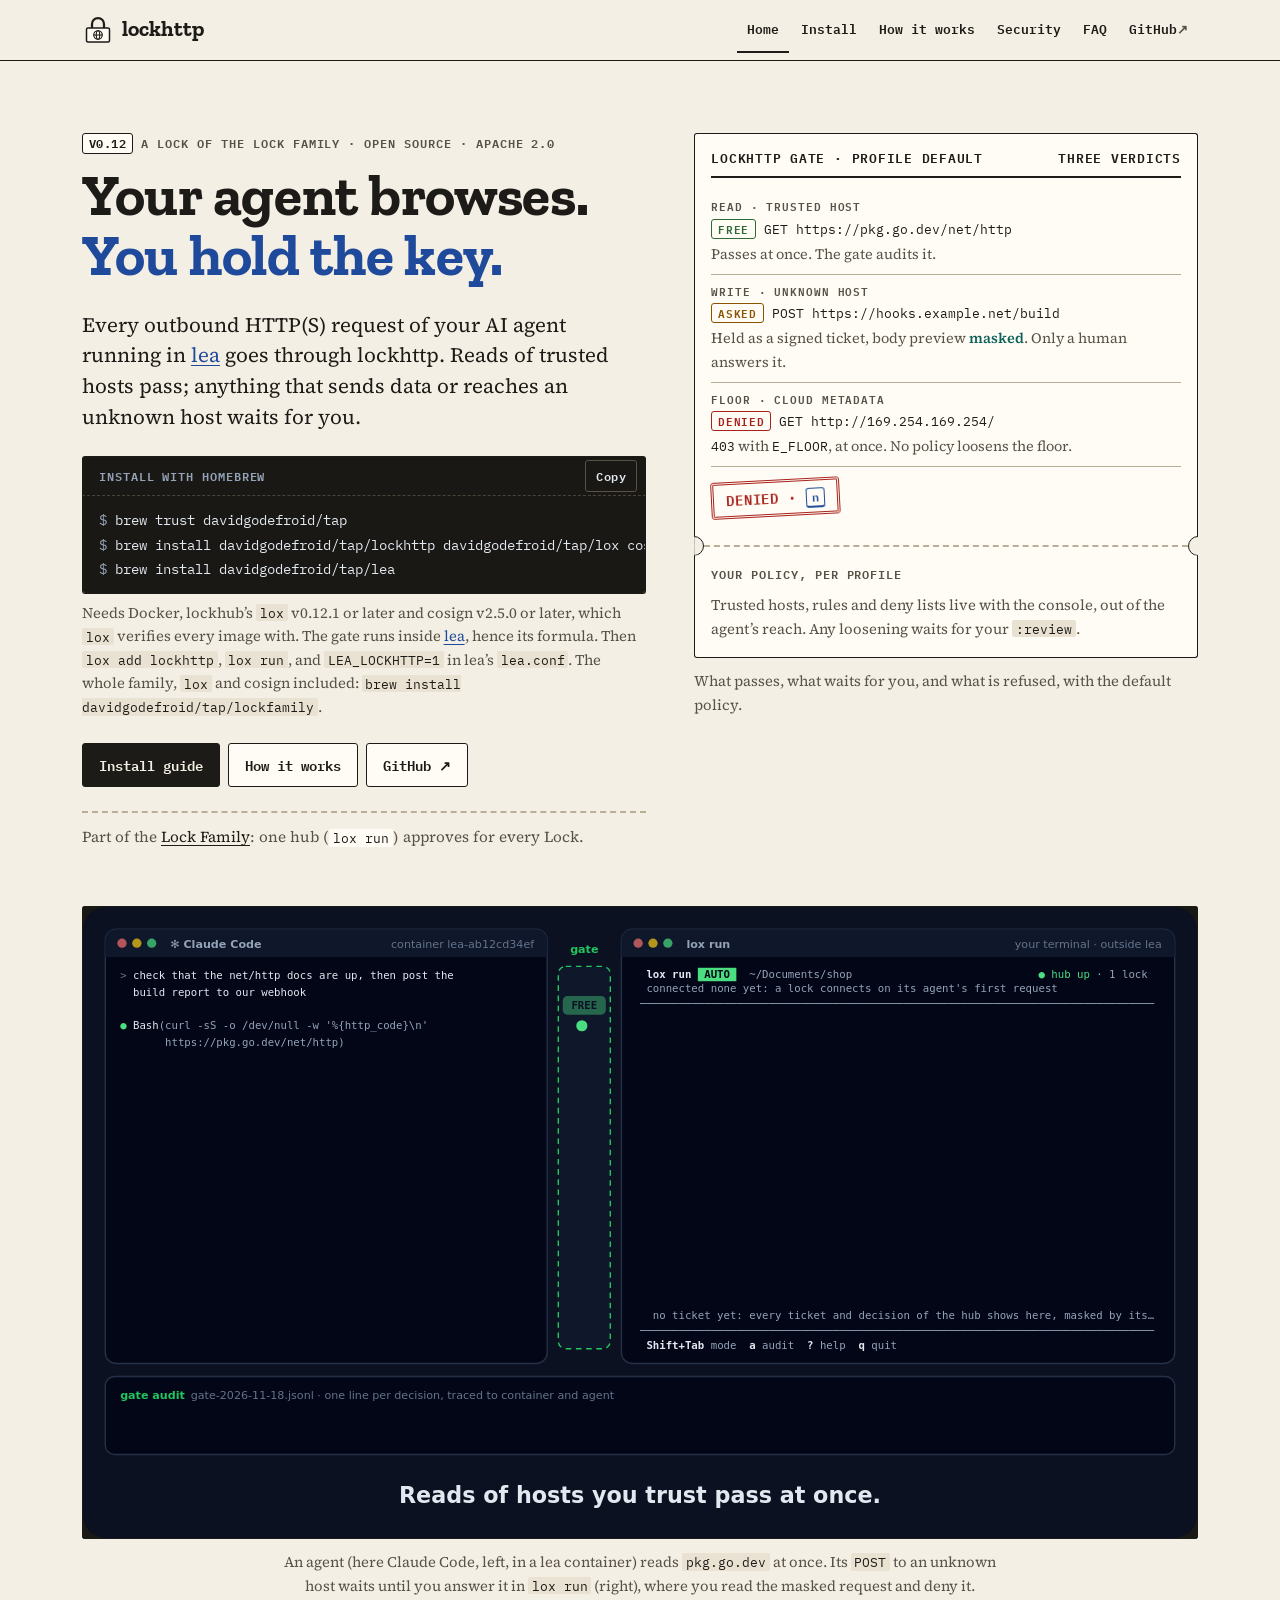
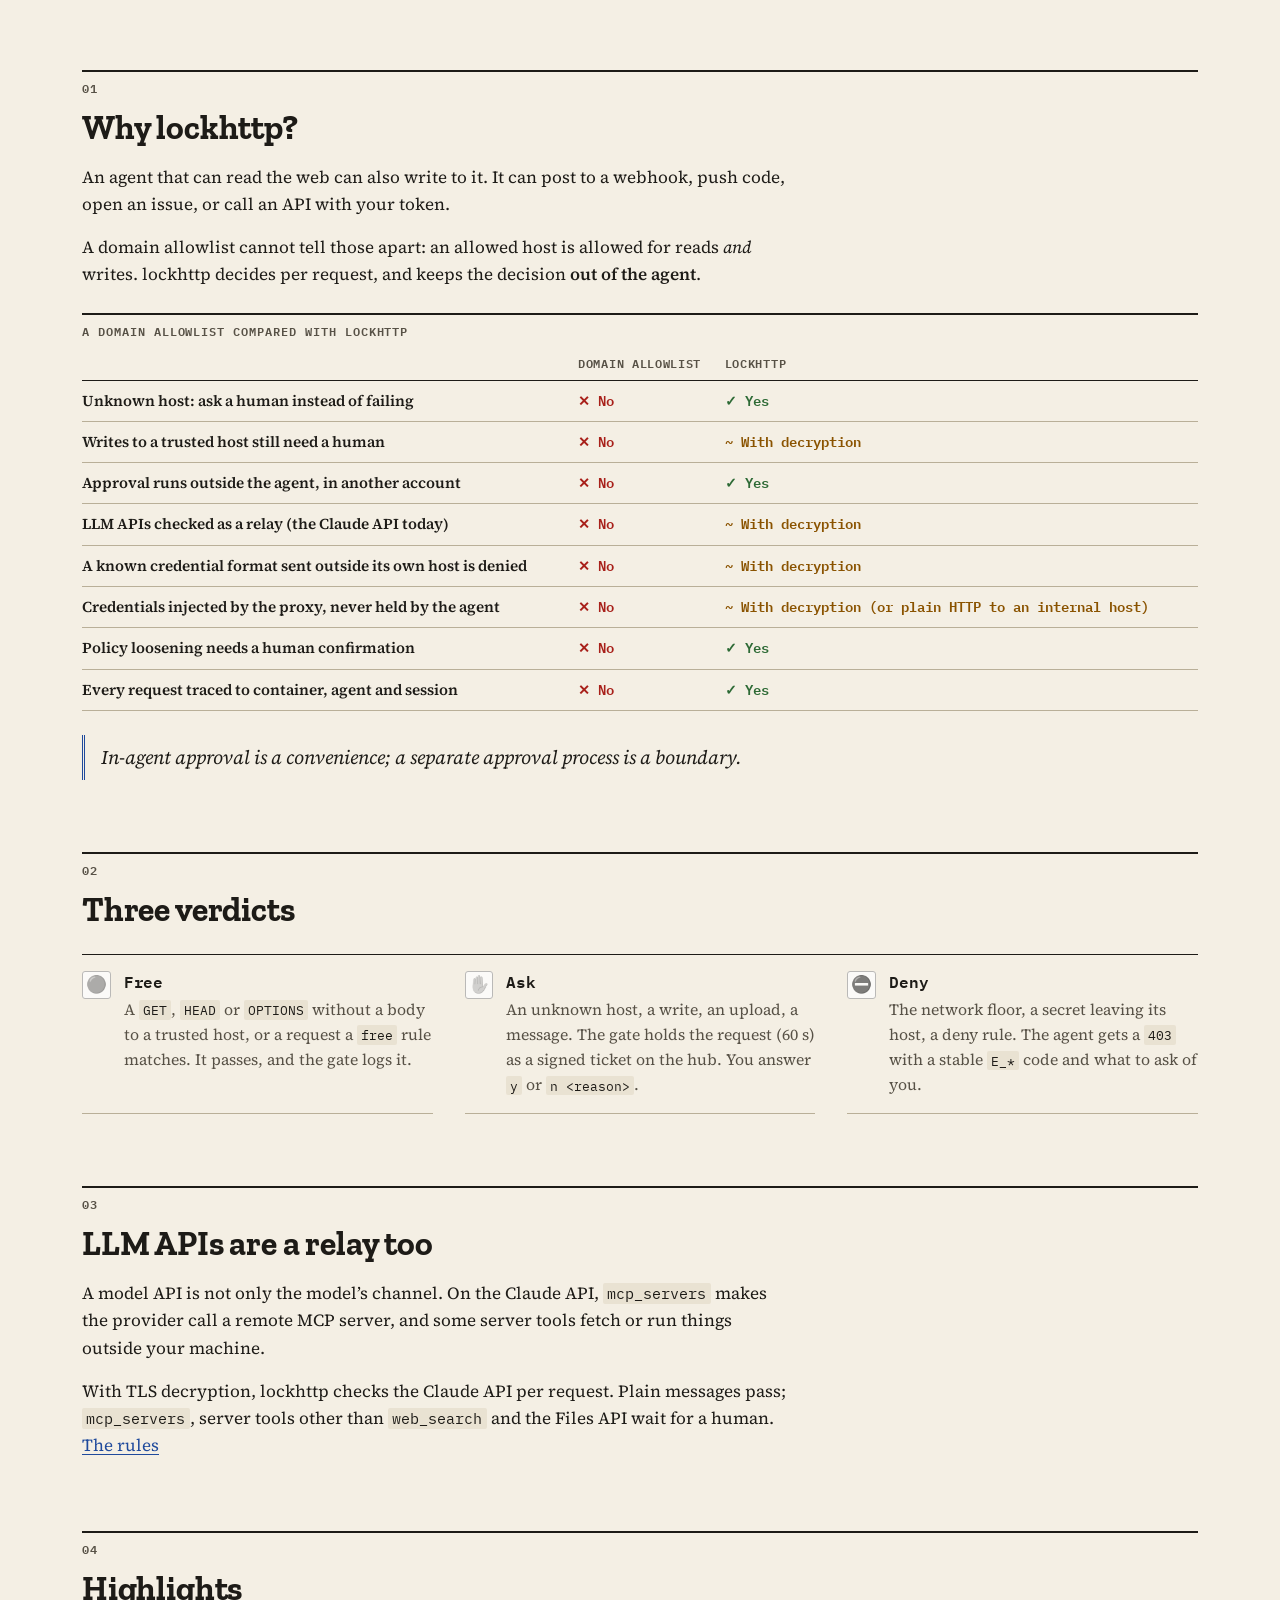
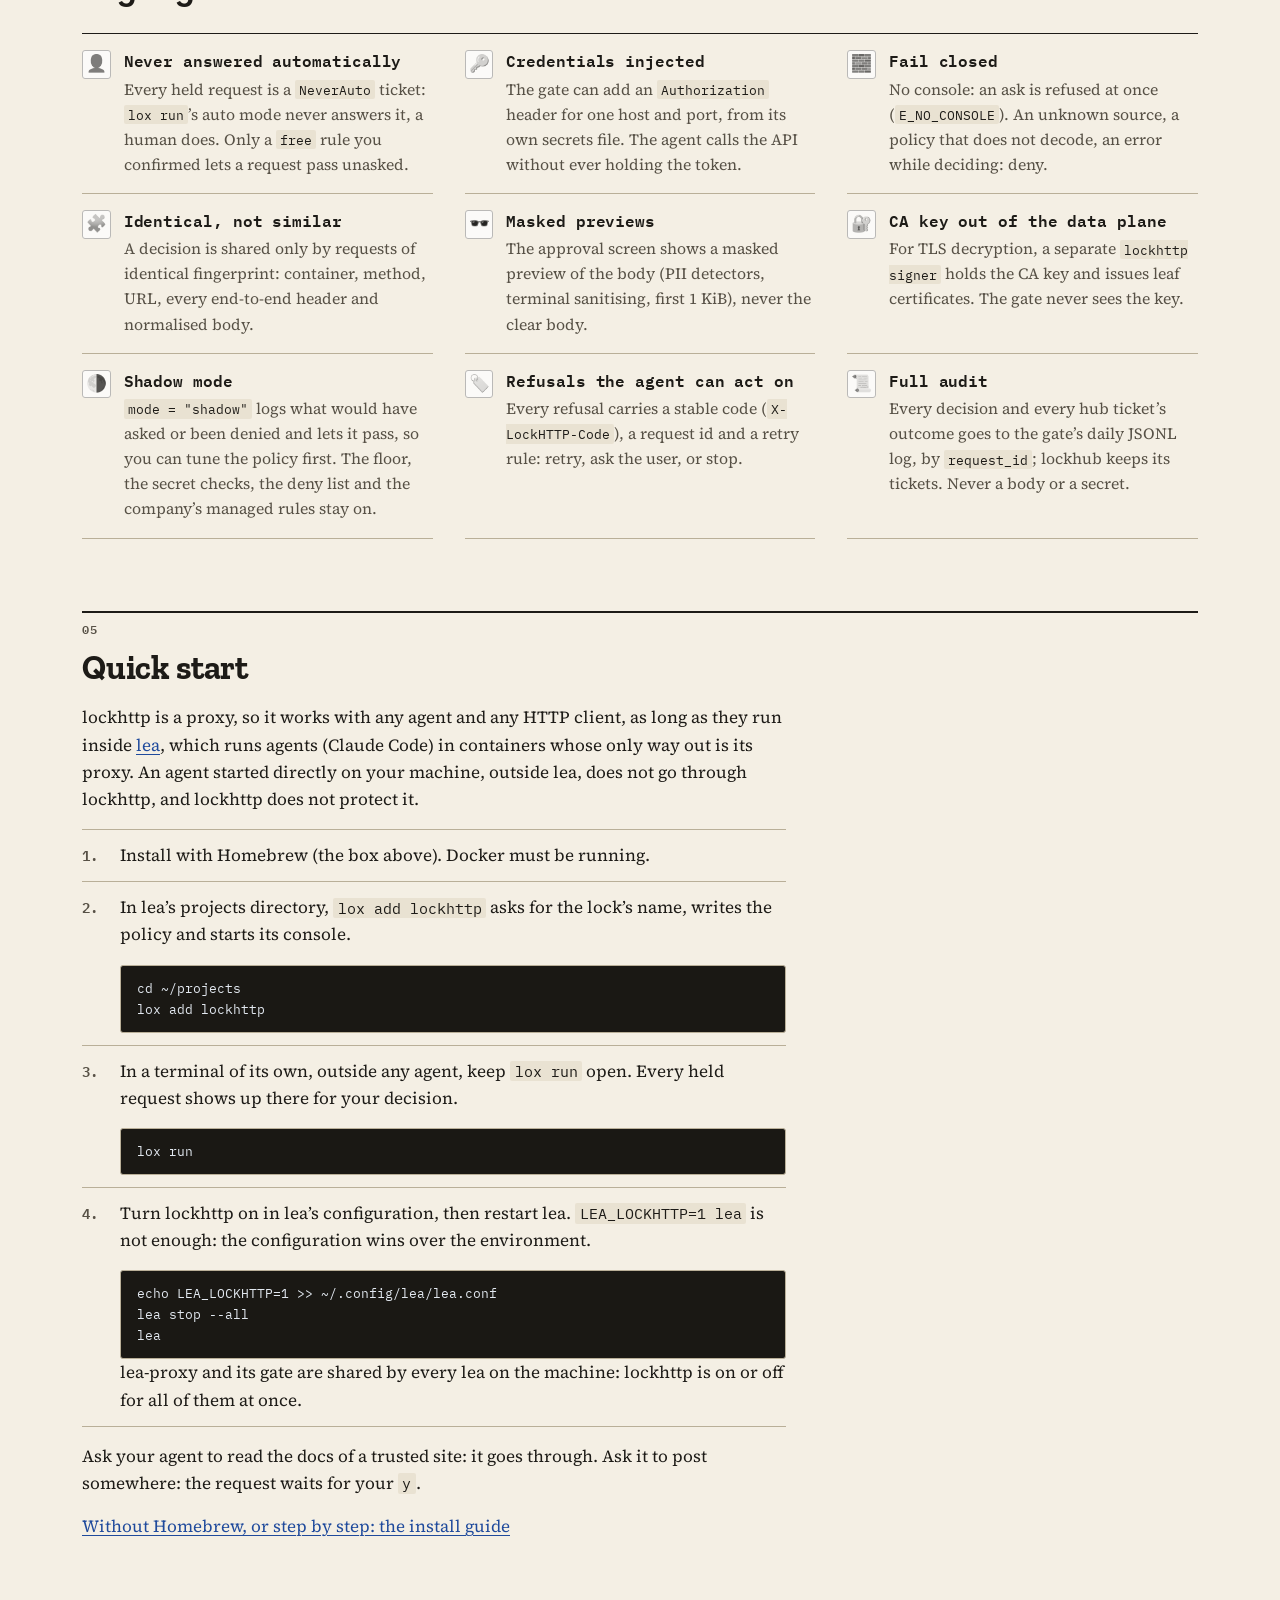
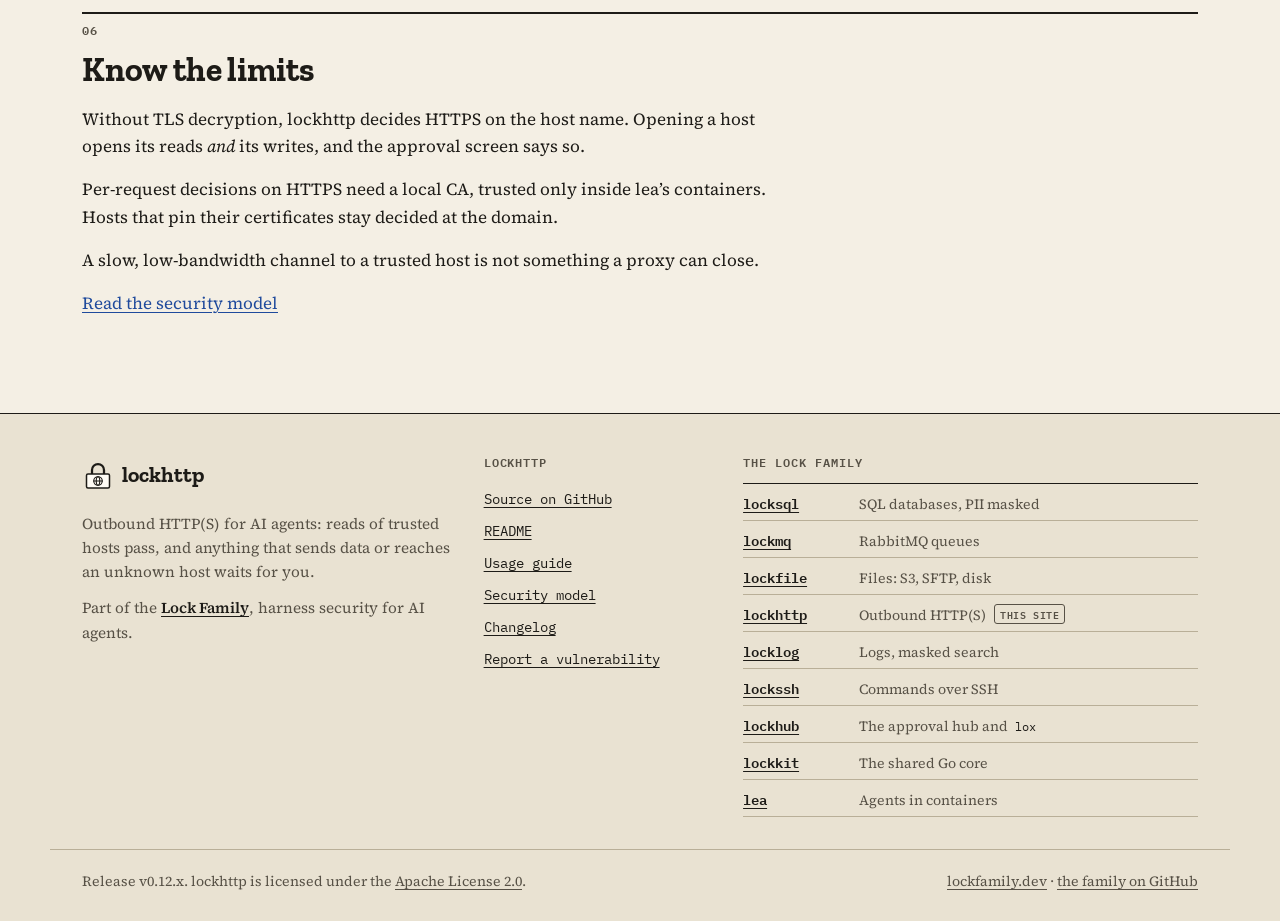
==== commit b7905a1e: "docs: redraw the demo with the approval answered in lox run (#77) The demo's terminals now show a ca" ====
--- a/site/index.html
+++ b/site/index.html
@@ -95,10 +95,10 @@
   <h2 id="demo" class="visually-hidden">See it run</h2>
   <figure class="demo">
     <div class="demo-frame" role="region" aria-label="Animated demo" tabindex="0">
-      <img src="assets/demo.svg" alt="An agent (here Claude Code, in a lea container) fetches a page of pkg.go.dev, a trusted host: the lockhttp gate lets the GET through at once. It then POSTs a build report to hooks.example.net, an unknown host: the gate holds the request, and an approval screen shows it with the body preview masked (the email as j***(20), the token as &lt;secret&gt;). The human answers n token in body; the agent gets a 403 E_DENIED, and the gate's audit records both decisions." width="1200" height="600" aria-describedby="demo-caption">
+      <img src="assets/demo.svg" alt="An agent (here Claude Code, in a lea container) fetches a page of pkg.go.dev, a trusted host: the lockhttp gate lets the GET through at once. It then POSTs a build report to hooks.example.net, an unknown host: the gate holds the request, and a question shows in lox run, in your own terminal. You press d to read the whole masked screen (the author's email shows as j***(23)), then n to deny; the agent gets a 403 E_DENIED, denied on the hub, and the gate's audit records both decisions." width="1200" height="680" aria-describedby="demo-caption">
     </div>
     <p class="demo-hint">Swipe sideways to see both terminals.</p>
-    <figcaption id="demo-caption">An agent (here Claude Code, left, in a lea container) reads <code>pkg.go.dev</code> at once. Its <code>POST</code> to an unknown host waits until you deny it with a reason. The approval screen (right) is drawn in the console’s frame from before the hub: today you answer it in <code>lox run</code>.</figcaption>
+    <figcaption id="demo-caption">An agent (here Claude Code, left, in a lea container) reads <code>pkg.go.dev</code> at once. Its <code>POST</code> to an unknown host waits until you answer it in <code>lox run</code> (right), where you read the masked request and deny it.</figcaption>
   </figure>
 </section>
 
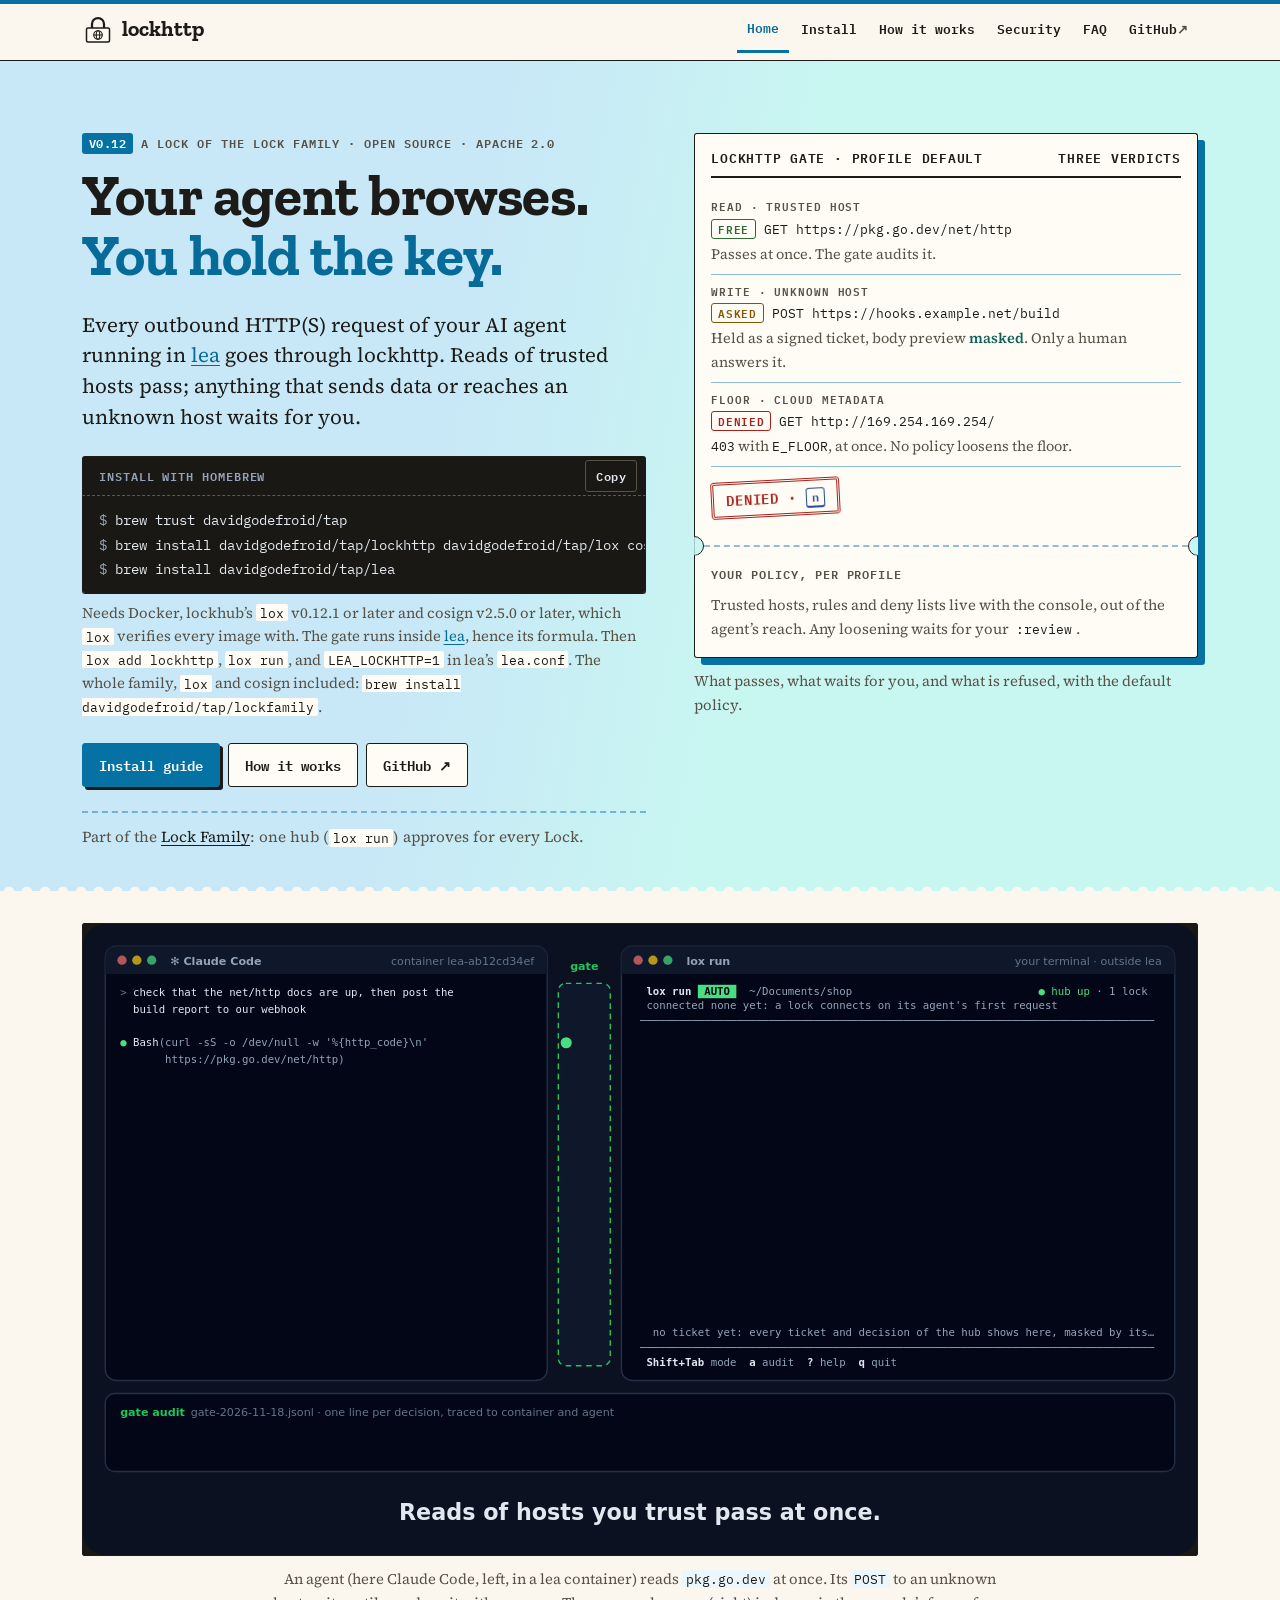
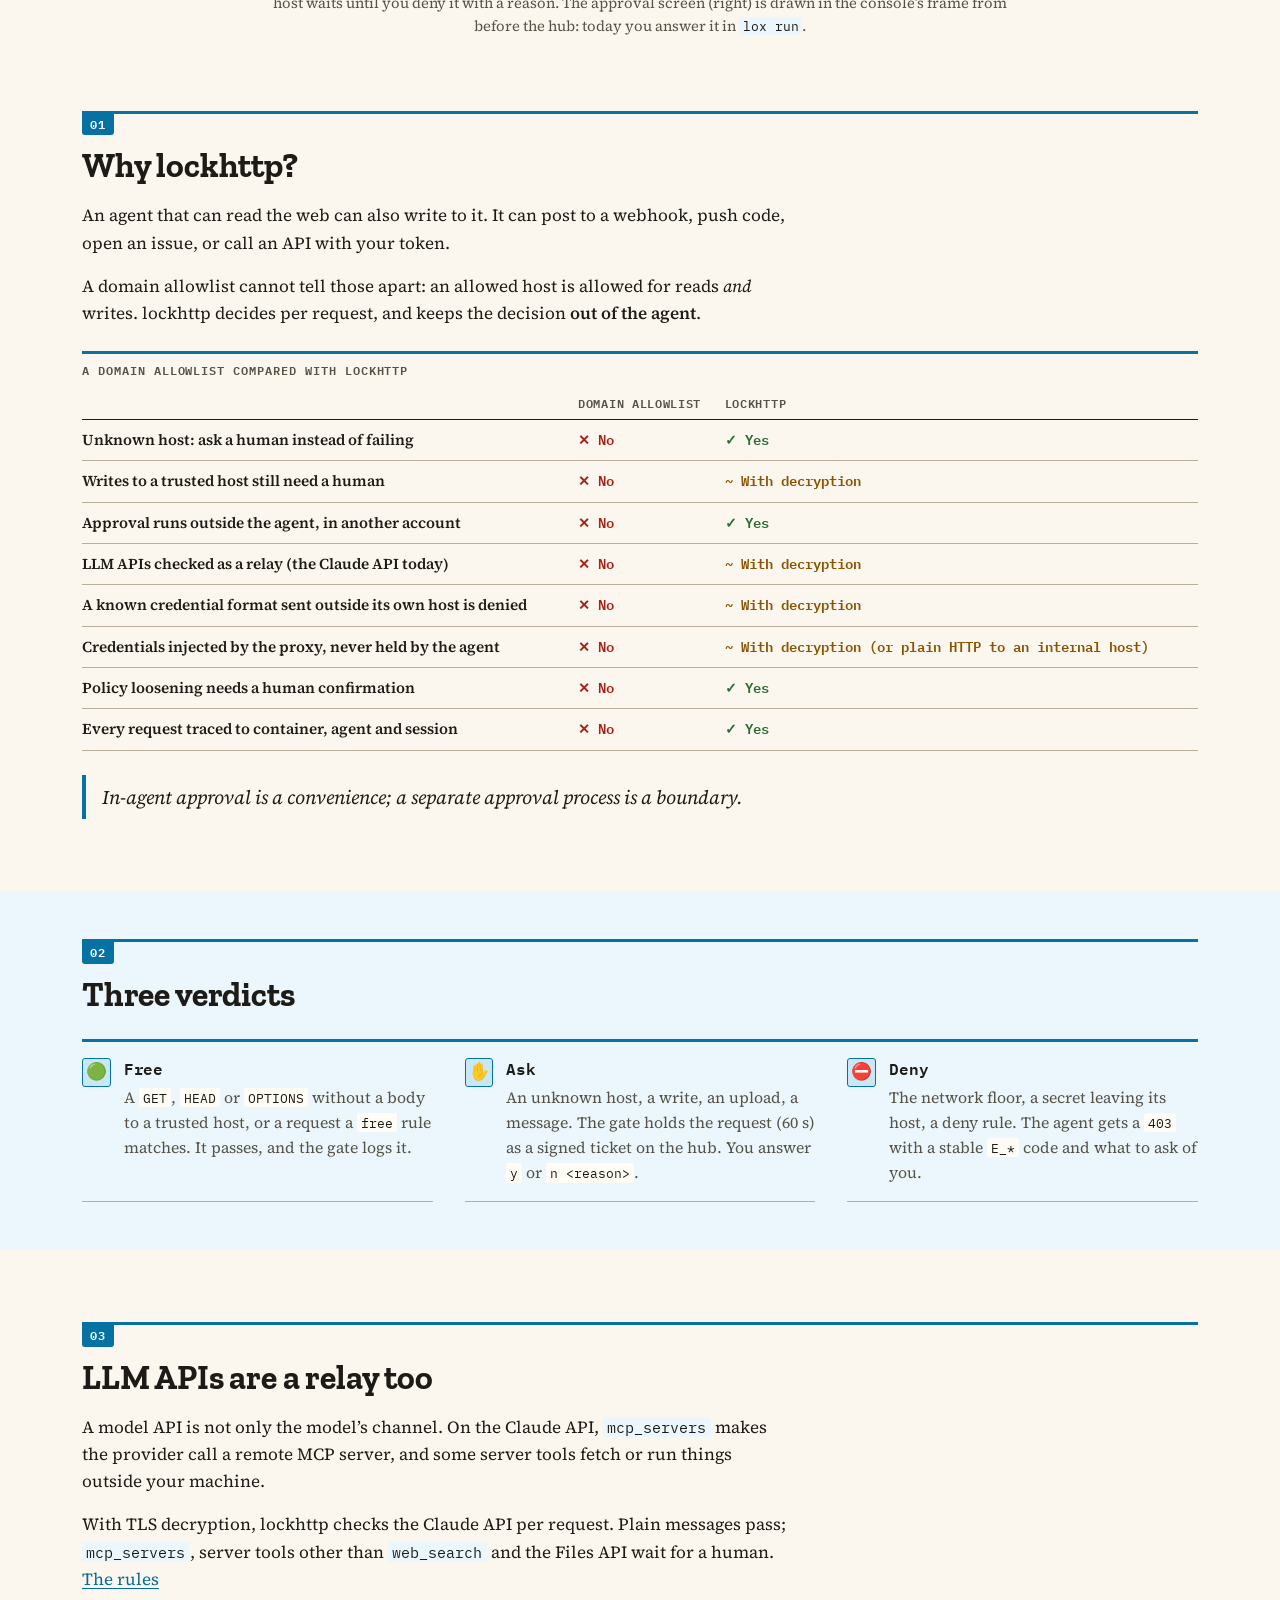
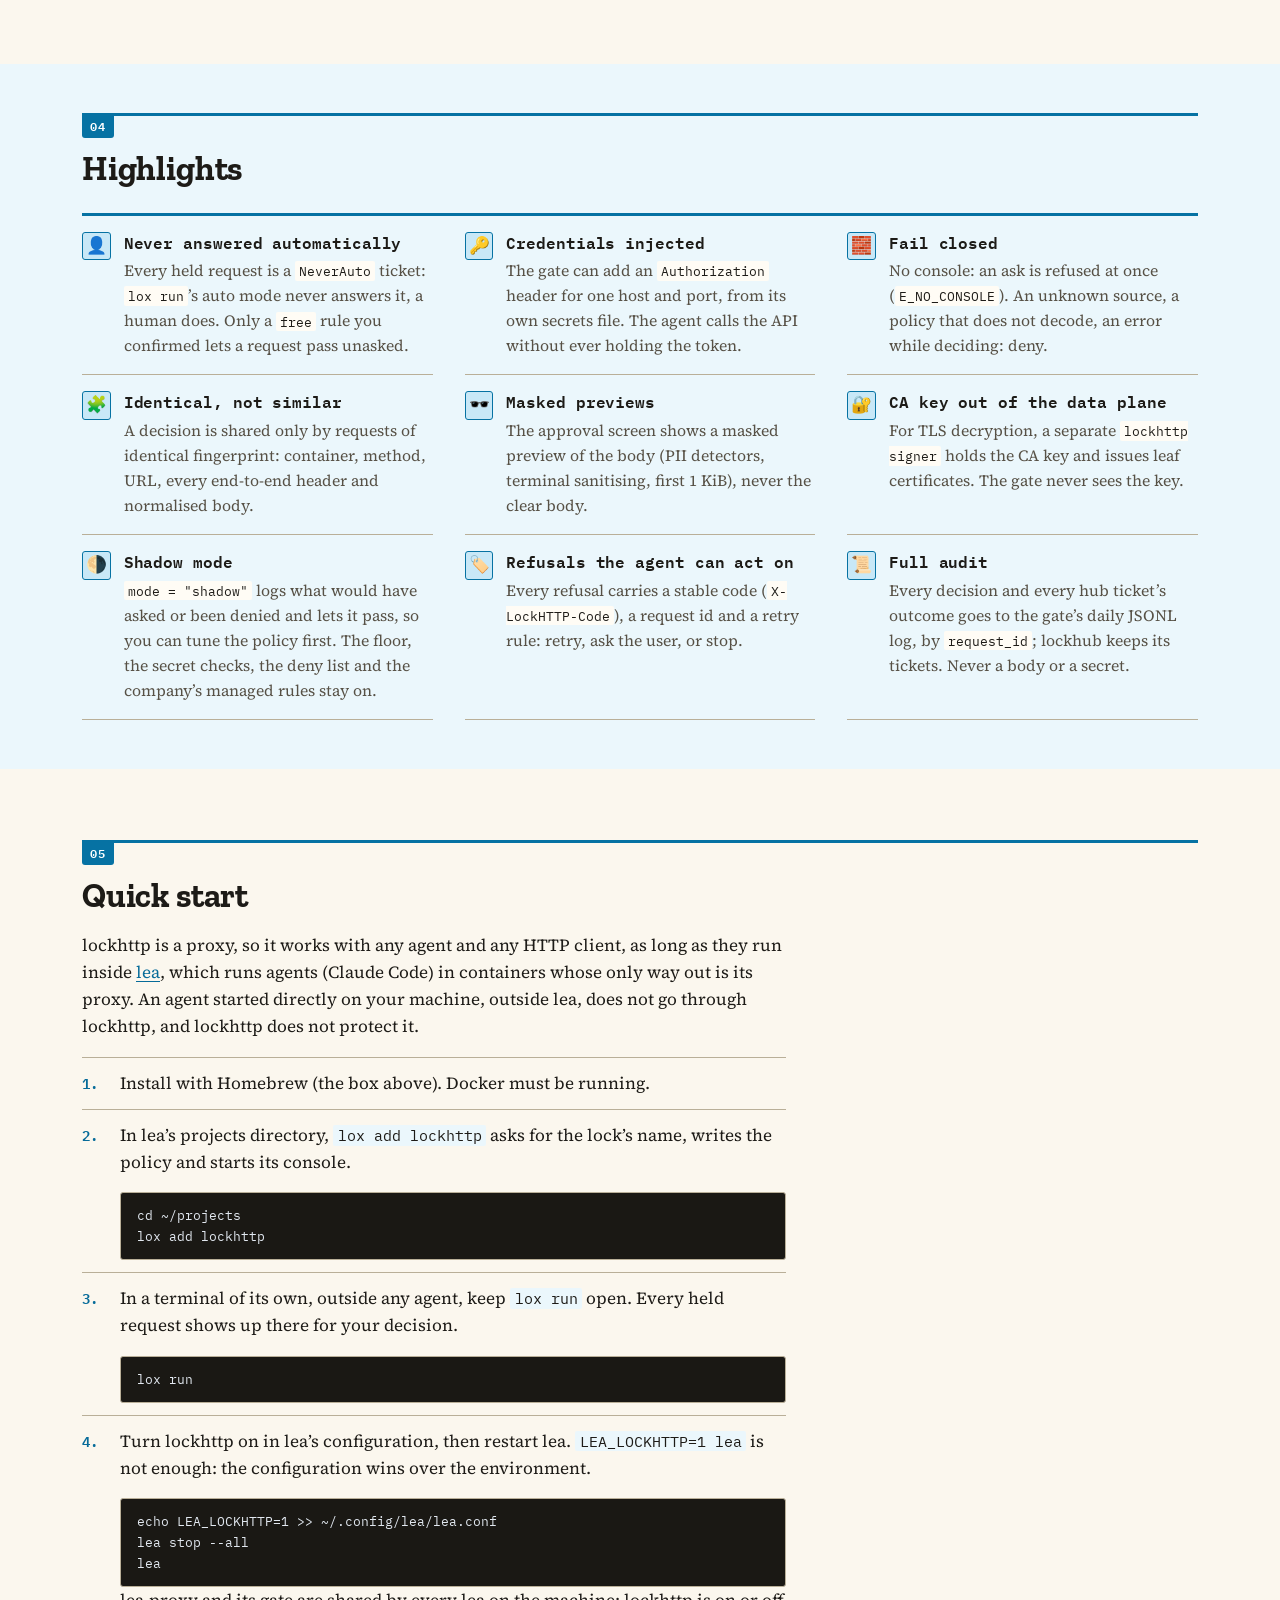
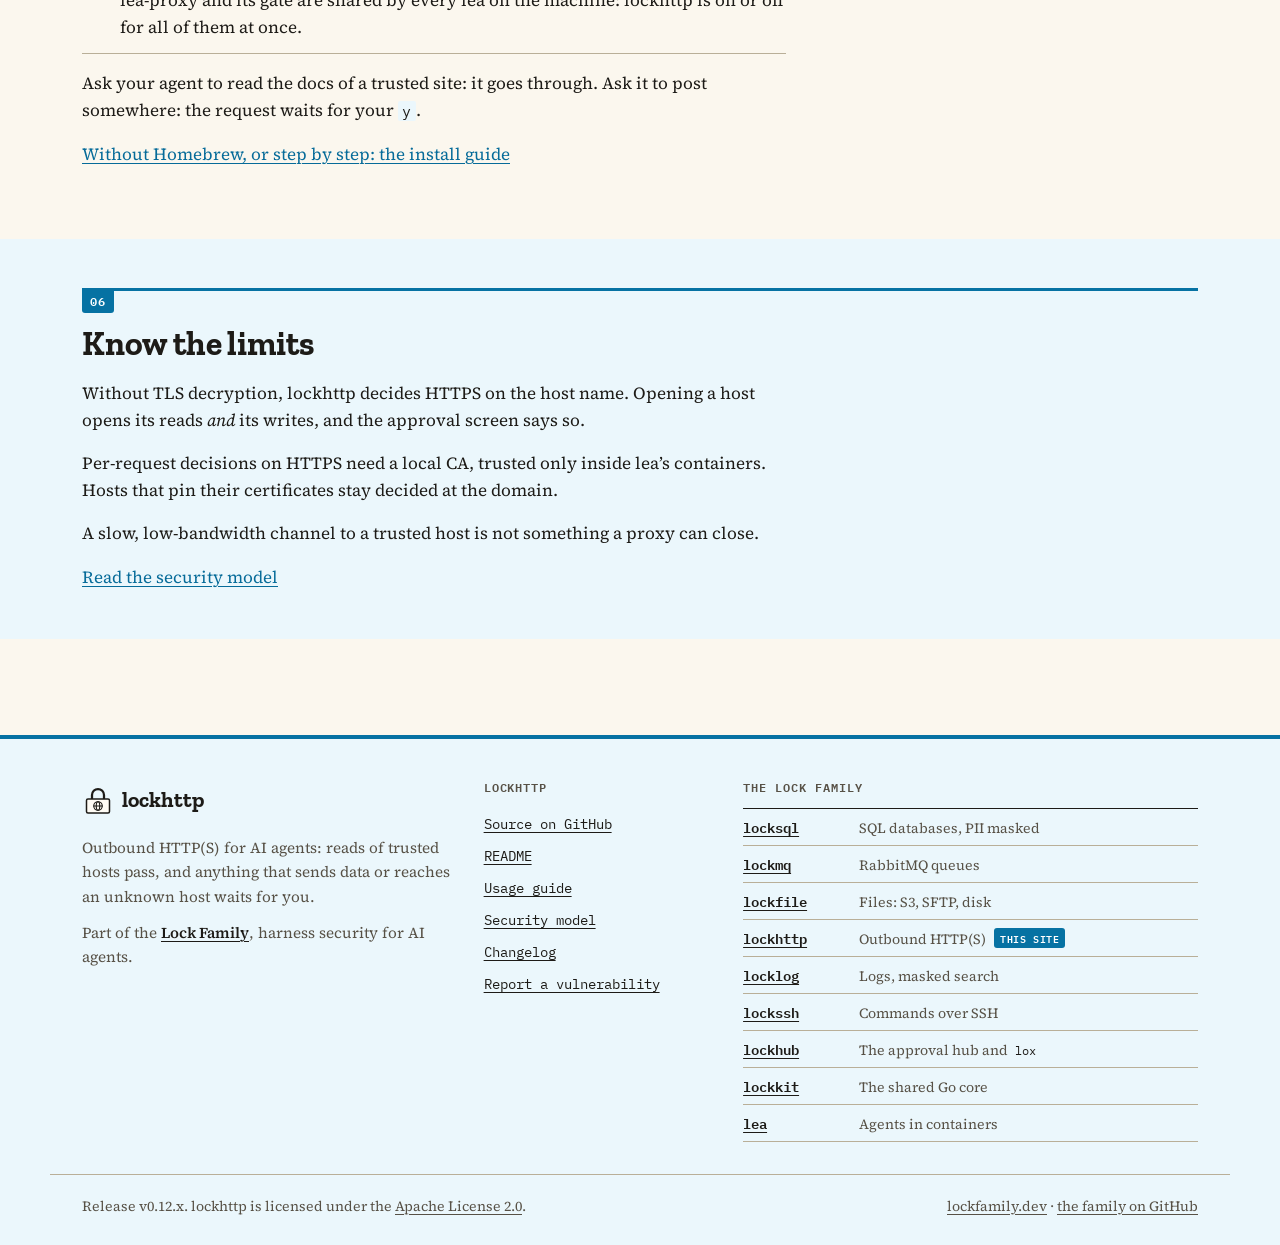
==== commit 080cf485: "site: the family's brighter kit, with lockhttp's accent (lockfamily#72) tokens.css, lock-site.css an" ====
--- a/site/index.html
+++ b/site/index.html
@@ -1,13 +1,13 @@
 <!doctype html>
-<html lang="en">
+<html lang="en" data-accent="lockhttp">
 <head>
   <meta charset="utf-8">
   <meta name="viewport" content="width=device-width, initial-scale=1">
   <title>lockhttp: your agent browses, you hold the key</title>
   <meta name="description" content="lockhttp is the proxy every outbound HTTP(S) request of an AI agent running in lea goes through: reads of trusted hosts pass, and anything that sends data or reaches an unknown host waits for your approval.">
   <meta name="color-scheme" content="light dark">
-  <meta name="theme-color" content="#f4efe4" media="(prefers-color-scheme: light)">
-  <meta name="theme-color" content="#16140f" media="(prefers-color-scheme: dark)">
+  <meta name="theme-color" content="#fbf7ee" media="(prefers-color-scheme: light)">
+  <meta name="theme-color" content="#1f1d26" media="(prefers-color-scheme: dark)">
   <link rel="canonical" href="https://lockhttp.com/">
   <meta property="og:type" content="website">
   <meta property="og:site_name" content="lockhttp">
@@ -95,10 +95,10 @@
   <h2 id="demo" class="visually-hidden">See it run</h2>
   <figure class="demo">
     <div class="demo-frame" role="region" aria-label="Animated demo" tabindex="0">
-      <img src="assets/demo.svg" alt="An agent (here Claude Code, in a lea container) fetches a page of pkg.go.dev, a trusted host: the lockhttp gate lets the GET through at once. It then POSTs a build report to hooks.example.net, an unknown host: the gate holds the request, and a question shows in lox run, in your own terminal. You press d to read the whole masked screen (the author's email shows as j***(23)), then n to deny; the agent gets a 403 E_DENIED, denied on the hub, and the gate's audit records both decisions." width="1200" height="680" aria-describedby="demo-caption">
+      <img src="assets/demo.svg" alt="An agent (here Claude Code, in a lea container) fetches a page of pkg.go.dev, a trusted host: the lockhttp gate lets the GET through at once. It then POSTs a build report to hooks.example.net, an unknown host: the gate holds the request, and an approval screen shows it with the body preview masked (the email as j***(20), the token as &lt;secret&gt;). The human answers n token in body; the agent gets a 403 E_DENIED, and the gate's audit records both decisions." width="1200" height="600" aria-describedby="demo-caption">
     </div>
     <p class="demo-hint">Swipe sideways to see both terminals.</p>
-    <figcaption id="demo-caption">An agent (here Claude Code, left, in a lea container) reads <code>pkg.go.dev</code> at once. Its <code>POST</code> to an unknown host waits until you answer it in <code>lox run</code> (right), where you read the masked request and deny it.</figcaption>
+    <figcaption id="demo-caption">An agent (here Claude Code, left, in a lea container) reads <code>pkg.go.dev</code> at once. Its <code>POST</code> to an unknown host waits until you deny it with a reason. The approval screen (right) is drawn in the console’s frame from before the hub: today you answer it in <code>lox run</code>.</figcaption>
   </figure>
 </section>
 
--- a/site/assets/tokens.css
+++ b/site/assets/tokens.css
@@ -42,8 +42,8 @@
   --font-mono: "IBM Plex Mono", ui-monospace, SFMono-Regular, Menlo, Consolas, monospace;
 
   /* paper (light): a printed ticket on a desk */
-  --paper: #f4efe4;    /* page */
-  --paper-2: #e9e2d2;  /* stub, tinted bands */
+  --paper: #fbf7ee;    /* page */
+  --paper-2: #f3ecdd;  /* stub, neutral bands */
   --card: #fffcf5;     /* the ticket's face */
   --ink: #1d1b17;      /* text, logos */
   --ink-2: #575146;    /* secondary text, control borders */
@@ -54,6 +54,7 @@
   --asked: #8a5300;    /* waiting for you */
   --mask: #0e6158;     /* masked values, the hub */
   --agent: #2a55a8;    /* the agent's request */
+  --accent: #2346d2; --on-accent: #ffffff; --accent-ink: #2346d2; --accent-tint: #ebeffc; --accent-stock: #c8d1f7; --accent-stock-2: #d4c8f7;
   --term-bg: #1a1814;  /* lox run: a real terminal, dark in both themes */
   --term-text: #e2e8f0;
   --term-dim: #94a3b8;
@@ -69,24 +70,58 @@
   color-scheme: light;
 }
 
-/* carbon (dark): designed on its own, a carbon copy, warm, not navy */
+/* dusk (dark): a dyed dark stock, lifted off black; cream ink stays warm */
 @media (prefers-color-scheme: dark) {
   :root {
-    --paper: #16140f;
-    --paper-2: #1f1c16;
-    --card: #25221b;
+    --paper: #1f1d26;
+    --paper-2: #282531;
+    --card: #2f2c3a;
     --ink: #ede6d6;
-    --ink-2: #b2a994;
-    --rule: #4a4438;
+    --ink-2: #bdb5a3;
+    --rule: #5a546c;
     --sign: #a3bdff;
     --stamp: #ff9384;
     --auto: #7fcf8a;
     --asked: #e8b860;
     --mask: #6fd9c8;
     --agent: #89b4fa;
-    --term-bg: #0e0d0a;
+    --accent: #889cf0; --on-accent: #14120e; --accent-ink: #889cf0; --accent-tint: #202548; --accent-stock: #1d307c; --accent-stock-2: #2b1763;
+    --term-bg: #121017;
     color-scheme: dark;
   }
 }
 
 @media (min-width: 768px) { :root { --gutter: 32px; } }
+
+/* Product accents (site-kit/COLOUR.md). Put data-accent="<product>" on
+   <html> (a Lock site) or on any element (one Lock's row on the family
+   page); without it the family's cobalt applies.
+   --accent        fills: buttons, chips, thick rules, the ticket's shadow
+   --on-accent     text on --accent
+   --accent-ink    the accent as text and links, AA on every ground below
+   --accent-tint   a pale band or tile
+   --accent-stock  the hero's coloured stock; -2 is the end of its wash */
+/* accents:begin (generated by site-kit/tools/accents.py, do not edit by hand) */
+[data-accent="lockfamily"] { --accent: #2346d2; --on-accent: #ffffff; --accent-ink: #2346d2; --accent-tint: #ebeffc; --accent-stock: #c8d1f7; --accent-stock-2: #d4c8f7; }
+[data-accent="locksql"] { --accent: #6d35d8; --on-accent: #ffffff; --accent-ink: #6933cf; --accent-tint: #f1ebfc; --accent-stock: #d8c8f7; --accent-stock-2: #efc8f7; }
+[data-accent="lockmq"] { --accent: #c9400a; --on-accent: #ffffff; --accent-ink: #ad3709; --accent-tint: #fcf0eb; --accent-stock: #f7d5c8; --accent-stock-2: #f7e6c8; }
+[data-accent="lockfile"] { --accent: #c21f6a; --on-accent: #ffffff; --accent-ink: #af1c5f; --accent-tint: #fcebf3; --accent-stock: #f7c8dd; --accent-stock-2: #f7c8f0; }
+[data-accent="lockhttp"] { --accent: #0672a3; --on-accent: #ffffff; --accent-ink: #066b99; --accent-tint: #ebf7fc; --accent-stock: #c8e8f7; --accent-stock-2: #c8f7f1; }
+[data-accent="locklog"] { --accent: #1c7c3c; --on-accent: #ffffff; --accent-ink: #1b7a3b; --accent-tint: #ebfcf1; --accent-stock: #c8f7d7; --accent-stock-2: #d3f7c8; }
+[data-accent="lockssh"] { --accent: #5d7500; --on-accent: #ffffff; --accent-ink: #5b7300; --accent-tint: #f8fceb; --accent-stock: #edf7c8; --accent-stock-2: #d5f7c8; }
+[data-accent="lea"] { --accent: #9a2bb3; --on-accent: #ffffff; --accent-ink: #9128a8; --accent-tint: #f9ebfc; --accent-stock: #eec8f7; --accent-stock-2: #f7c8e8; }
+[data-accent="lockhub"] { --accent: #0b7a70; --on-accent: #ffffff; --accent-ink: #0a7067; --accent-tint: #ebfcfa; --accent-stock: #c8f7f2; --accent-stock-2: #c8e5f7; }
+[data-accent="lockkit"] { --accent: #9a5f00; --on-accent: #ffffff; --accent-ink: #885400; --accent-tint: #fcf5eb; --accent-stock: #f7e5c8; --accent-stock-2: #f7d3c8; }
+@media (prefers-color-scheme: dark) {
+  [data-accent="lockfamily"] { --accent: #889cf0; --on-accent: #14120e; --accent-ink: #889cf0; --accent-tint: #202548; --accent-stock: #1d307c; --accent-stock-2: #2b1763; }
+  [data-accent="locksql"] { --accent: #ad8af0; --on-accent: #14120e; --accent-ink: #ad8af0; --accent-tint: #2f224a; --accent-stock: #3e1d7c; --accent-stock-2: #541660; }
+  [data-accent="lockmq"] { --accent: #ef9f80; --on-accent: #14120e; --accent-ink: #ef9f80; --accent-tint: #412420; --accent-stock: #672f18; --accent-stock-2: #42300f; }
+  [data-accent="lockfile"] { --accent: #f18dbb; --on-accent: #14120e; --accent-ink: #f18dbb; --accent-tint: #401d34; --accent-stock: #781c46; --accent-stock-2: #5a1550; }
+  [data-accent="lockhttp"] { --accent: #80cdef; --on-accent: #14120e; --accent-ink: #80cdef; --accent-tint: #1a2e3f; --accent-stock: #15455b; --accent-stock-2: #0d3833; }
+  [data-accent="locklog"] { --accent: #80efa5; --on-accent: #14120e; --accent-ink: #80efa5; --accent-tint: #1e302a; --accent-stock: #114a24; --accent-stock-2: #193b0e; }
+  [data-accent="lockssh"] { --accent: #d8ef80; --on-accent: #14120e; --accent-ink: #d8ef80; --accent-tint: #2b2f1e; --accent-stock: #384210; --accent-stock-2: #1b3b0e; }
+  [data-accent="lea"] { --accent: #df8df1; --on-accent: #14120e; --accent-ink: #df8df1; --accent-tint: #382042; --accent-stock: #671c78; --accent-stock-2: #5d1646; }
+  [data-accent="lockhub"] { --accent: #80efe5; --on-accent: #14120e; --accent-ink: #80efe5; --accent-tint: #1b3035; --accent-stock: #104641; --accent-stock-2: #12364c; }
+  [data-accent="lockkit"] { --accent: #efc580; --on-accent: #14120e; --accent-ink: #efc580; --accent-tint: #382a1e; --accent-stock: #533a13; --accent-stock-2: #562514; }
+}
+/* accents:end */
--- a/site/assets/lock-site.css
+++ b/site/assets/lock-site.css
@@ -1,9 +1,11 @@
 /* lock-site.css: the shared stylesheet of the Lock sites (locksql, lockmq,
    lockfile, lockhttp, locklog). Identical bytes in every Lock repo.
 
-   The family identity, "a printed ticket that a human signs":
-   lockfamily/docs/identity.md. Link tokens.css first (fonts, colours,
-   space), then this file. No build step, no third-party request.
+   The family identity, "a printed ticket that a human signs", on coloured
+   stock: lockfamily/docs/identity.md and site-kit/COLOUR.md. Link
+   tokens.css first (fonts, colours, space, the accents), then this file,
+   and name the product once: <html data-accent="locksql">. No build step,
+   no third-party request.
 
    It styles the shared shell (header, hero, install box, footer, family
    strip) and every content class the Lock sites use, under their old names,
@@ -24,9 +26,9 @@
   overflow-x: hidden;
 }
 img, svg, video { max-width: 100%; height: auto; }
-a { color: var(--sign); text-underline-offset: 3px; text-decoration-thickness: 1px; }
+a { color: var(--accent-ink); text-underline-offset: 3px; text-decoration-thickness: 1px; }
 a:hover { text-decoration-thickness: 2px; }
-:focus-visible { outline: 3px solid var(--sign); outline-offset: 3px; }
+:focus-visible { outline: 3px solid var(--accent-ink); outline-offset: 3px; }
 [id] { scroll-margin-top: 5rem; }
 
 h1, h2, h3 {
@@ -45,7 +47,7 @@
 code { font-size: 0.86em; }
 :not(pre) > code {
   padding: 0.05em 0.3em; border-radius: 2px;
-  background: var(--paper-2); color: var(--ink);
+  background: var(--accent-tint); color: var(--ink);
   overflow-wrap: anywhere;
 }
 kbd {
@@ -77,7 +79,7 @@
 
 /* ---------- header: a ruled band, like a form's letterhead ---------- */
 
-.site-header { position: sticky; top: 0; z-index: 50; background: var(--paper); border-bottom: 1px solid var(--ink); }
+.site-header { position: sticky; top: 0; z-index: 50; background: var(--paper); border-bottom: 1px solid var(--ink); box-shadow: inset 0 4px 0 var(--accent); }
 .site-header .wrap {
   display: flex; flex-wrap: wrap; align-items: center; justify-content: space-between;
   gap: 0 var(--s-5); min-height: 60px;
@@ -99,8 +101,8 @@
   font: 600 0.8rem/1.4 var(--font-mono);
   border-bottom: 2px solid transparent; margin-bottom: -1px;
 }
-.site-nav a:hover { text-decoration: underline; }
-.site-nav a[aria-current="page"] { border-bottom-color: var(--ink); }
+.site-nav a:hover { color: var(--accent-ink); text-decoration: underline; }
+.site-nav a[aria-current="page"] { border-bottom: 3px solid var(--accent); color: var(--accent-ink); }
 .site-nav a[href^="http"]::after { content: " \2197"; color: var(--ink-2); }
 
 /* Phones: the brand on one row, the navigation on a second row that scrolls
@@ -126,26 +128,60 @@
 
 /* ---------- sections: numbered, like the clauses of a document ---------- */
 
-main section > h2:not(.visually-hidden) { padding-top: var(--s-2); border-top: 2px solid var(--ink); max-width: none; }
+main section > h2:not(.visually-hidden) { padding-top: 0; border-top: 3px solid var(--accent); max-width: none; }
+/* The clause number: a tab in the product's colour, hanging from the rule. */
 main section > h2:not(.visually-hidden)::before {
   counter-increment: clause; content: counter(clause, decimal-leading-zero);
-  display: block; margin-bottom: var(--s-3);
-  font: 600 0.75rem/1.4 var(--font-mono); letter-spacing: 0.08em; color: var(--ink-2);
-}
+  display: block; width: max-content; margin-bottom: var(--s-3); padding: 2px 8px 3px;
+  border-radius: 0 0 var(--radius) var(--radius);
+  background: var(--accent); color: var(--on-accent);
+  font: 600 0.75rem/1.4 var(--font-mono); letter-spacing: 0.08em;
+}
+
+/* Every second section of a page sits on a band of the product's tint,
+   edge to edge (the shadow paints the band, the clip keeps it in its row). */
+main > .wrap > section:not(.hero):not(.limits):not(.demo-section):nth-of-type(even) {
+  margin: var(--s-8) 0 0; padding: var(--s-7) 0;
+  background: var(--accent-tint); box-shadow: 0 0 0 100vmax var(--accent-tint); clip-path: inset(0 -100vmax);
+}
+main > .wrap > section:not(.hero):not(.limits):not(.demo-section):nth-of-type(even) > h2 { margin-top: 0; }
+main > .wrap > section:not(.hero):not(.limits):not(.demo-section):nth-of-type(even) > :last-child { margin-bottom: 0; }
+main > .wrap > section:not(.hero):not(.limits):not(.demo-section):nth-of-type(even) :not(pre) > code { background: var(--card); }
 main section > h2:not(.visually-hidden) > .heading-anchor { font-family: var(--font-mono); }
 
 /* ---------- hero ---------- */
 
+/* The hero is printed on the product's coloured stock, edge to edge, and
+   ends on a perforation. --accent-stock is also its background-color, so a
+   contrast check reads a flat colour under the wash. */
 .hero {
   display: grid; gap: var(--s-6); align-items: start;
-  padding: clamp(var(--s-6), 6vw, var(--s-8)) 0 var(--s-5);
-}
+  position: relative; isolation: isolate;
+  padding: clamp(var(--s-6), 6vw, var(--s-8)) 0 calc(var(--s-6) + 9px); margin-bottom: var(--s-6);
+  background-color: var(--accent-stock);
+  --notch: var(--accent-stock-2);
+  --rule: color-mix(in srgb, var(--accent) 45%, transparent);
+  --perf: 2px dashed var(--rule);
+}
+.hero::before, .hero::after { content: ""; position: absolute; left: 50%; width: 100vw; transform: translateX(-50%); }
+.hero::before {
+  z-index: -1; top: 0; bottom: 0;
+  background: linear-gradient(180deg, var(--accent-stock) 0 40%, var(--accent-stock-2) 78% 100%);
+}
+.hero::after {
+  bottom: -1px; height: 9px;
+  background: radial-gradient(circle at 50% 100%, var(--paper) 5px, transparent 5.6px) 0 0 / 18px 9px repeat-x;
+}
+@media (min-width: 980px) {
+  .hero::before { background: linear-gradient(100deg, var(--accent-stock) 0 36%, var(--accent-stock-2) 60% 100%); }
+}
+.hero :not(pre) > code { background: var(--card); }
 .hero > * { min-width: 0; }
 @media (min-width: 980px) {
   .hero:has(> .hero-aside) { grid-template-columns: minmax(0, 1.12fr) minmax(0, 1fr); gap: var(--s-7); }
 }
 .hero h1 { font-size: clamp(2.2rem, 1.3rem + 3.4vw, 3.6rem); line-height: 1.04; margin: var(--s-3) 0 var(--s-5); max-width: 16ch; }
-.hero h1 .key { color: var(--sign); }
+.hero h1 .key { color: var(--accent-ink); }
 .hero .lead { margin-bottom: var(--s-5); }
 .hero .intro { color: var(--ink-2); max-width: 40rem; }
 .hero-aside { margin: 0; }
@@ -155,9 +191,9 @@
 .eyebrow a { color: inherit; text-decoration: none; }
 .eyebrow a:hover { color: var(--ink); text-decoration: underline; }
 .badge {
-  display: inline-block; margin-right: var(--s-2); padding: 1px 6px;
-  border: 1px solid var(--ink); border-radius: var(--radius);
-  color: var(--ink); background: var(--card); letter-spacing: 0.04em;
+  display: inline-block; margin-right: var(--s-2); padding: 2px 7px;
+  border-radius: var(--radius);
+  color: var(--on-accent); background: var(--accent); letter-spacing: 0.04em;
 }
 
 .actions { display: flex; flex-wrap: wrap; gap: var(--s-2); margin: var(--s-5) 0; }
@@ -167,9 +203,10 @@
   background: var(--card); color: var(--ink); text-decoration: none;
   font: 600 0.85rem/1.2 var(--font-mono);
 }
-.button:hover { background: var(--paper-2); text-decoration: underline; }
-.button.primary { background: var(--ink); color: var(--paper); }
-.button.primary:hover { background: var(--ink); color: var(--paper); text-decoration: underline; }
+.button:hover { background: var(--accent-tint); text-decoration: underline; }
+.button.primary { background: var(--accent); border-color: var(--accent); color: var(--on-accent); box-shadow: 3px 3px 0 var(--ink); }
+.button.primary:hover { background: var(--accent); color: var(--on-accent); text-decoration: underline; box-shadow: 1px 1px 0 var(--ink); transform: translate(2px, 2px); }
+.button:focus-visible { outline-color: var(--ink); }
 .button[href^="http"]::after { content: "\00a0\2197"; }
 
 /* One line under the hero: the family and its one hub. */
@@ -182,8 +219,8 @@
 
 .facts { display: flex; flex-wrap: wrap; gap: var(--s-2); margin: var(--s-4) 0 0; padding: 0; list-style: none; }
 .facts li {
-  margin: 0; padding: 2px 8px; border: 1px solid var(--rule); border-radius: var(--radius);
-  font: 0.78rem/1.6 var(--font-mono); color: var(--ink-2); background: var(--card);
+  margin: 0; padding: 2px 8px; border: 1px solid var(--accent); border-radius: var(--radius);
+  font: 0.78rem/1.6 var(--font-mono); color: var(--ink); background: var(--card);
 }
 
 /* ---------- install box: a terminal with a Copy button (assets/copy.js) ---------- */
@@ -193,7 +230,7 @@
   display: flex; align-items: center; justify-content: space-between; gap: var(--s-3);
   min-height: 40px; padding: 0 var(--s-2) 0 var(--s-4);
   background: var(--term-bg); color: var(--term-dim);
-  border: 1px solid var(--ink); border-bottom: 1px dashed #4a4438; border-radius: var(--radius) var(--radius) 0 0;
+  border: 1px solid var(--ink); border-bottom: 1px dashed #5a546c; border-radius: var(--radius) var(--radius) 0 0;
   font: 600 0.72rem/1.4 var(--font-mono); letter-spacing: 0.08em; text-transform: uppercase;
 }
 .install pre {
@@ -238,14 +275,14 @@
 
 blockquote {
   margin: var(--s-5) 0; padding: var(--s-2) 0 var(--s-2) var(--s-4); max-width: 44rem;
-  border-left: 3px double var(--sign);
+  border-left: 4px solid var(--accent);
   font: 400 italic 1.2rem/1.5 var(--font-text); color: var(--ink);
 }
 blockquote p { margin: 0; }
 
 .notice {
   display: block; max-width: 44rem; margin: 0 0 var(--s-4); padding: var(--s-3) var(--s-4);
-  background: var(--card); border: 1px solid var(--ink); border-left-width: 4px; border-radius: var(--radius);
+  background: var(--accent-tint); border: 1px solid var(--accent); border-left-width: 6px; border-radius: var(--radius);
   font-size: 0.98rem;
 }
 .notice > :last-child { margin-bottom: 0; }
@@ -253,7 +290,7 @@
 /* ---------- the ticket (optional hero aside), from lockfamily ---------- */
 
 .ticket { margin: 0; position: relative; }
-.ticket-face, .ticket-stub { background: var(--card); border: 1px solid var(--ink); position: relative; }
+.ticket-face, .ticket-stub { background: var(--card); border: 1px solid var(--ink); position: relative; box-shadow: 7px 7px 0 var(--accent); }
 .ticket-face { padding: var(--s-4) var(--s-4) var(--s-5); border-bottom: 0; border-radius: var(--radius) var(--radius) 0 0; }
 .ticket-stub {
   padding: var(--s-4); border-top: var(--perf); border-radius: 0 0 var(--radius) var(--radius);
@@ -263,7 +300,7 @@
 .ticket-stub p:last-child { margin: 0; }
 .ticket-stub::before, .ticket-stub::after {
   content: ""; position: absolute; top: -11px; width: 20px; height: 20px; border-radius: 50%;
-  background: var(--paper); border: 1px solid var(--ink);
+  background: var(--notch, var(--paper)); border: 1px solid var(--ink);
 }
 .ticket-stub::before { left: -11px; clip-path: inset(0 0 0 50%); }
 .ticket-stub::after { right: -11px; clip-path: inset(0 50% 0 0); }
@@ -321,7 +358,7 @@
 .cards {
   display: grid; gap: 0 var(--s-6); margin: var(--s-5) 0 var(--s-4); padding: 0; list-style: none;
   grid-template-columns: repeat(auto-fill, minmax(min(100%, 20rem), 1fr));
-  border-top: 1px solid var(--ink);
+  border-top: 3px solid var(--accent);
 }
 .cards.cols-3 { grid-template-columns: repeat(auto-fill, minmax(min(100%, 17rem), 1fr)); }
 .cards > li {
@@ -331,8 +368,7 @@
 .cards .icon {
   position: absolute; left: 0; top: var(--s-4); width: 1.8rem; height: 1.8rem;
   display: grid; place-items: center; font-size: 1.05rem; line-height: 1;
-  border: 1px solid var(--rule); border-radius: var(--radius); background: var(--card);
-  filter: grayscale(1); opacity: 0.85;
+  border: 1px solid var(--accent); border-radius: var(--radius); background: var(--accent-stock);
 }
 .cards > li:not(:has(.icon)) { padding-left: 0; }
 .cards h3 { margin: 0 0 var(--s-1); font: 600 1rem/1.4 var(--font-mono); }
@@ -357,13 +393,13 @@
 }
 ol.steps > li::before {
   content: counter(st) "."; position: absolute; left: 0; top: var(--s-3);
-  font: 600 0.85rem/1.9 var(--font-mono); color: var(--ink-2);
+  font: 600 0.85rem/1.9 var(--font-mono); color: var(--accent-ink);
 }
 ol.steps > li > :last-child { margin-bottom: 0; }
 ol.steps pre { margin: var(--s-2) 0 0; }
 
 /* Further reading. */
-.more { max-width: 44rem; border-top: 2px solid var(--ink); }
+.more { max-width: 44rem; border-top: 3px solid var(--accent); }
 .more ul { list-style: none; margin: 0; padding: 0; }
 .more li { margin: 0; padding: var(--s-3) 0; border-bottom: 1px solid var(--rule); }
 .more a { font-family: var(--font-mono); font-weight: 600; font-size: 0.92rem; }
@@ -372,7 +408,7 @@
 /* ---------- tables ---------- */
 
 .prose + .table-wrap, p + .table-wrap { margin-top: var(--s-5); }
-.table-wrap { max-width: 100%; overflow-x: auto; margin: 0 0 var(--s-5); border-top: 2px solid var(--ink); }
+.table-wrap { max-width: 100%; overflow-x: auto; margin: 0 0 var(--s-5); border-top: 3px solid var(--accent); }
 table { border-collapse: collapse; width: 100%; font-size: 0.95rem; }
 caption { text-align: left; caption-side: top; padding: var(--s-2) 0; }
 th, td { padding: var(--s-2) var(--s-3) var(--s-2) 0; text-align: left; vertical-align: top; border-bottom: 1px solid var(--rule); }
@@ -381,7 +417,7 @@
   border-bottom: 1px solid var(--ink); vertical-align: bottom;
 }
 tbody th { font-weight: 600; }
-tbody tr:hover { background: var(--card); }
+tbody tr:hover { background: var(--accent-tint); }
 .table-wrap code { white-space: nowrap; }
 td.yes, td.no, td.partial { white-space: nowrap; font: 600 0.85rem/1.6 var(--font-mono); }
 td.yes { color: var(--auto); }
@@ -404,20 +440,21 @@
 main .limits > h2:not(.visually-hidden) { margin-top: 0; padding-top: var(--s-4); border-top: 0; }
 main .limits > h2:not(.visually-hidden)::before {
   content: counter(clause, decimal-leading-zero) " \00b7  fine print";
-  white-space: pre; color: var(--asked);
+  white-space: pre; padding: 0; background: none; color: var(--asked);
 }
 .limits h3 { font-size: 1.1rem; }
 @media (max-width: 40rem) { .limits { padding: 0 var(--s-4) var(--s-4); } }
 
 /* ---------- FAQ ---------- */
 
-.faq { max-width: 46rem; border-top: 2px solid var(--ink); }
+.faq { max-width: 46rem; border-top: 3px solid var(--accent); }
 .faq > section { padding: var(--s-4) 0; border-bottom: 1px solid var(--rule); }
 main .faq section > h2:not(.visually-hidden) {
   margin: 0 0 var(--s-2); padding: 0; border: 0; font-size: 1.2rem; line-height: 1.3;
 }
 main .faq section > h2:not(.visually-hidden)::before {
-  display: inline; margin: 0 var(--s-2) 0 0; content: "Q" counter(clause, decimal-leading-zero);
+  display: inline; margin: 0 var(--s-2) 0 0; padding: 0; background: none; color: var(--accent-ink);
+  content: "Q" counter(clause, decimal-leading-zero);
   font-size: 0.72rem; vertical-align: 2px;
 }
 .faq p { margin: 0; }
@@ -431,7 +468,7 @@
   color: var(--ink-2); font: 600 0.7em var(--font-mono); text-decoration: none;
   opacity: 0; transition: opacity 0.15s ease;
 }
-.has-anchor:hover .heading-anchor, .heading-anchor:focus-visible { opacity: 1; color: var(--sign); }
+.has-anchor:hover .heading-anchor, .heading-anchor:focus-visible { opacity: 1; color: var(--accent-ink); }
 @media (hover: none) { .heading-anchor { opacity: 0.5; } }
 .anchor-toast {
   position: fixed; left: 50%; bottom: var(--s-5); z-index: 60; transform: translateX(-50%);
@@ -444,7 +481,7 @@
 
 /* ---------- footer: the family strip, the Lock's links, the licence ---------- */
 
-.site-footer { margin-top: var(--s-7); border-top: 1px solid var(--ink); background: var(--paper-2); font-size: 0.95rem; }
+.site-footer { margin-top: var(--s-7); border-top: 4px solid var(--accent); background: var(--accent-tint); font-size: 0.95rem; }
 .site-footer .footer-grid { display: grid; gap: var(--s-6); padding-top: 40px; padding-bottom: var(--s-6); }
 @media (min-width: 720px) { .site-footer .footer-grid { grid-template-columns: 1fr 1fr; } .footer-about { grid-column: 1 / -1; } }
 @media (min-width: 1040px) { .site-footer .footer-grid { grid-template-columns: 1.3fr 0.8fr 1.6fr; } .footer-about { grid-column: auto; } }
@@ -462,8 +499,8 @@
 .family-strip li a { font-weight: 600; }
 .family-strip li span { color: var(--ink-2); font-size: 0.88rem; }
 .family-strip li[aria-current] span::after {
-  content: "this site"; margin-left: var(--s-2); padding: 0 5px; vertical-align: 1px;
-  border: 1px solid var(--ink-2); border-radius: var(--radius);
+  content: "this site"; margin-left: var(--s-2); padding: 1px 6px; vertical-align: 1px;
+  background: var(--accent); color: var(--on-accent); border-radius: var(--radius);
   font: 600 0.62rem/1.5 var(--font-mono); letter-spacing: 0.06em; text-transform: uppercase;
 }
 .footer-bottom {
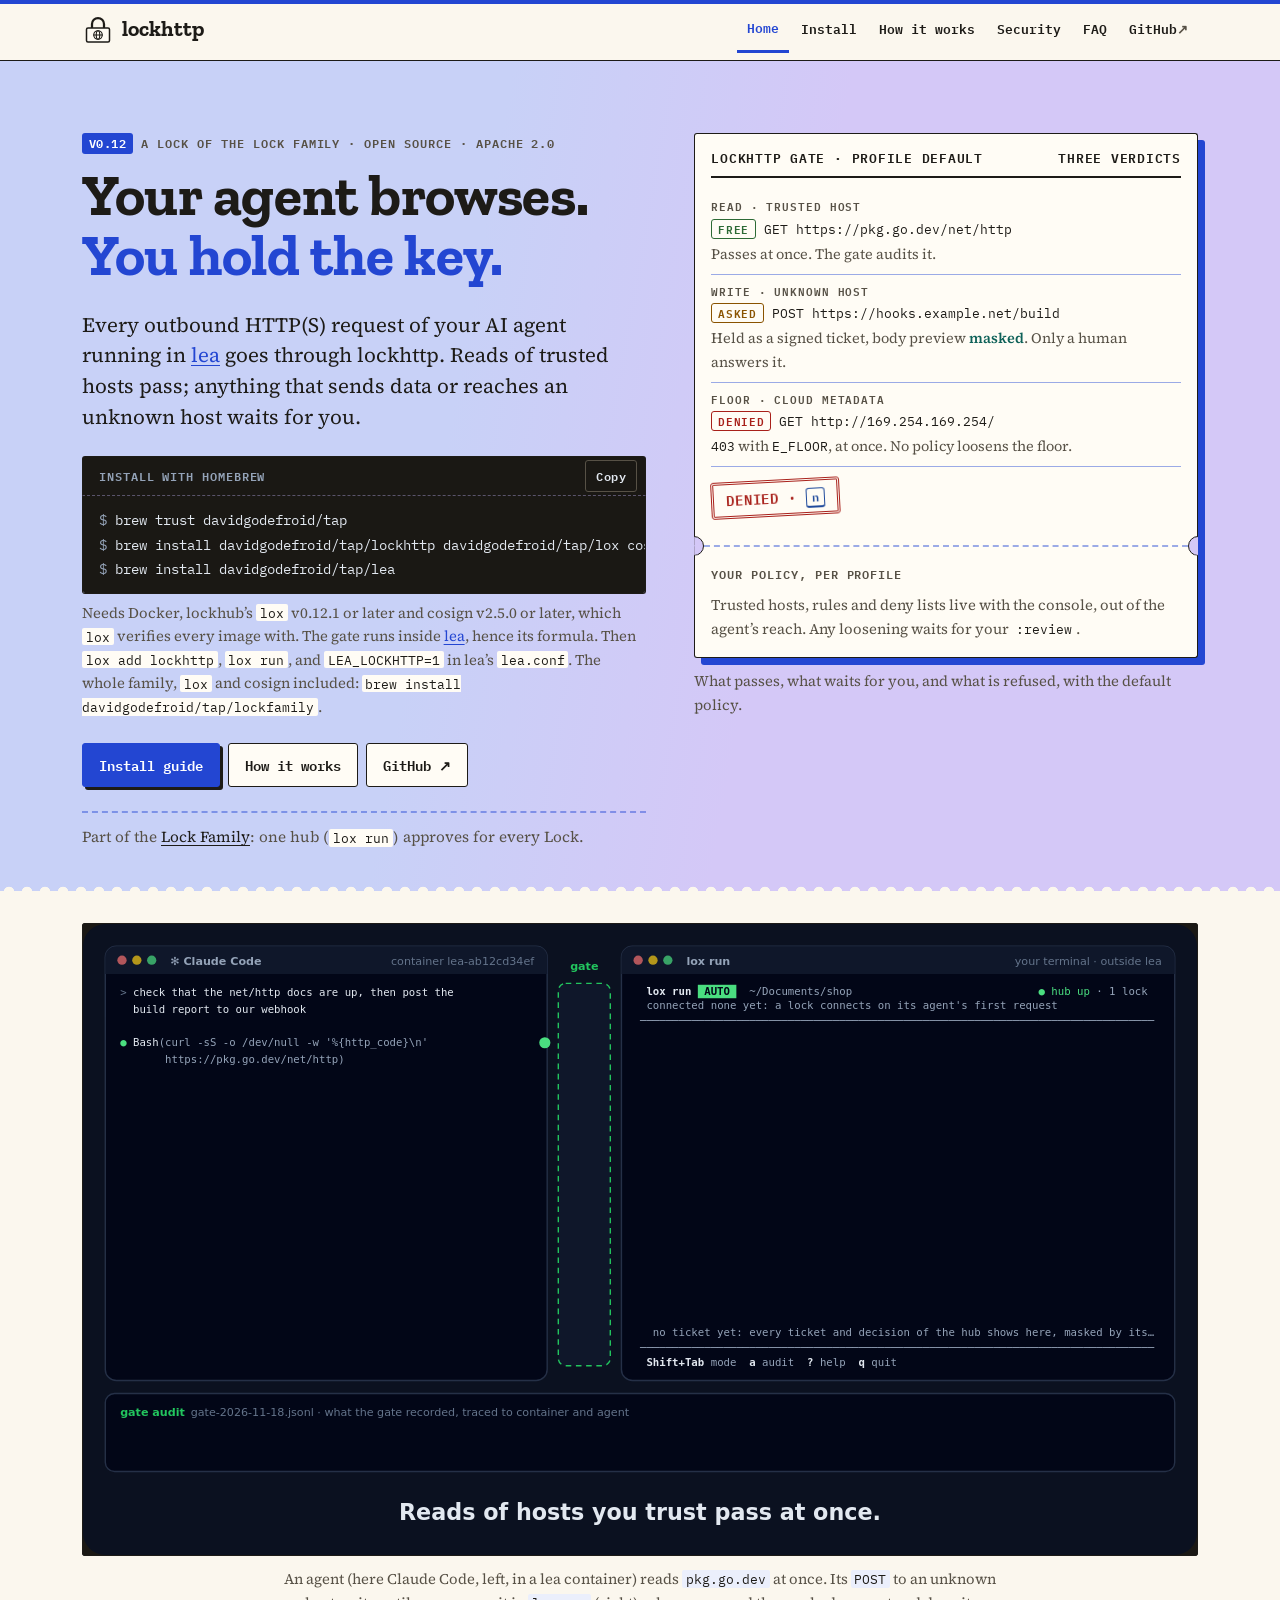
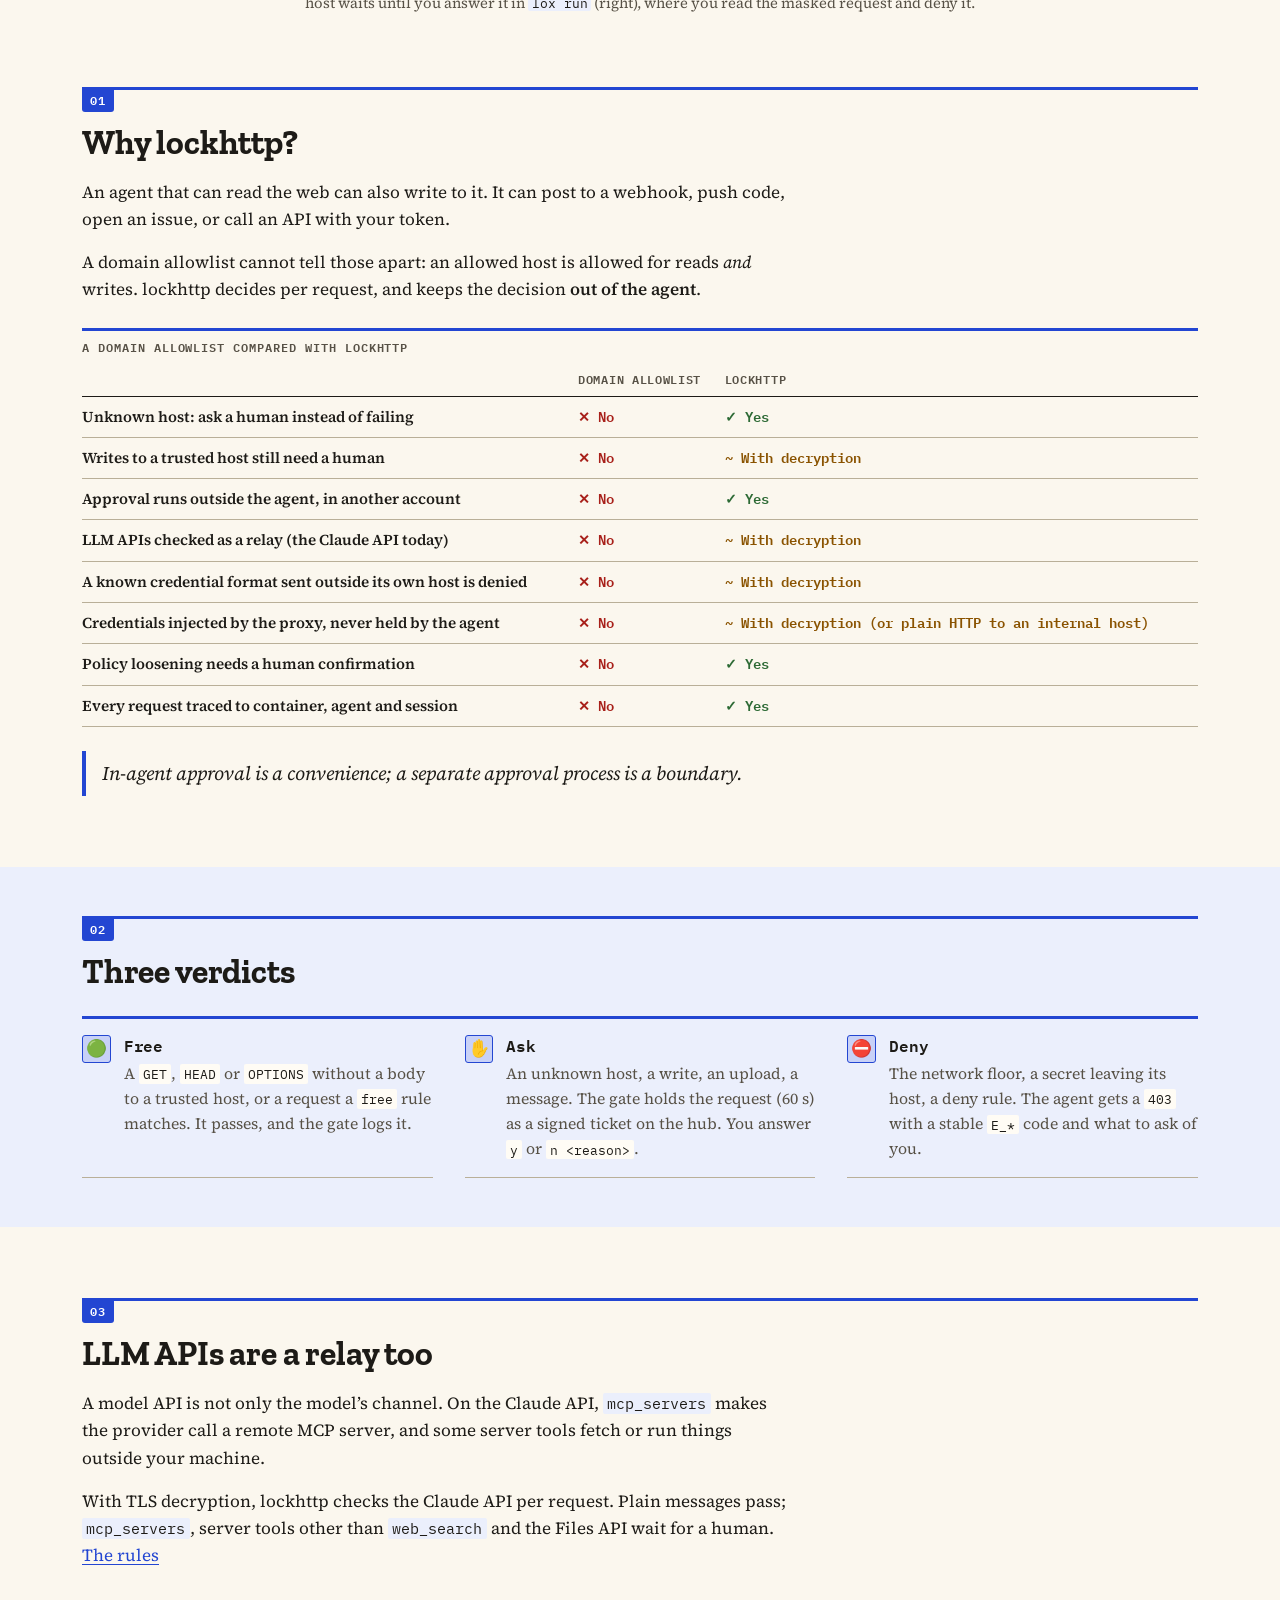
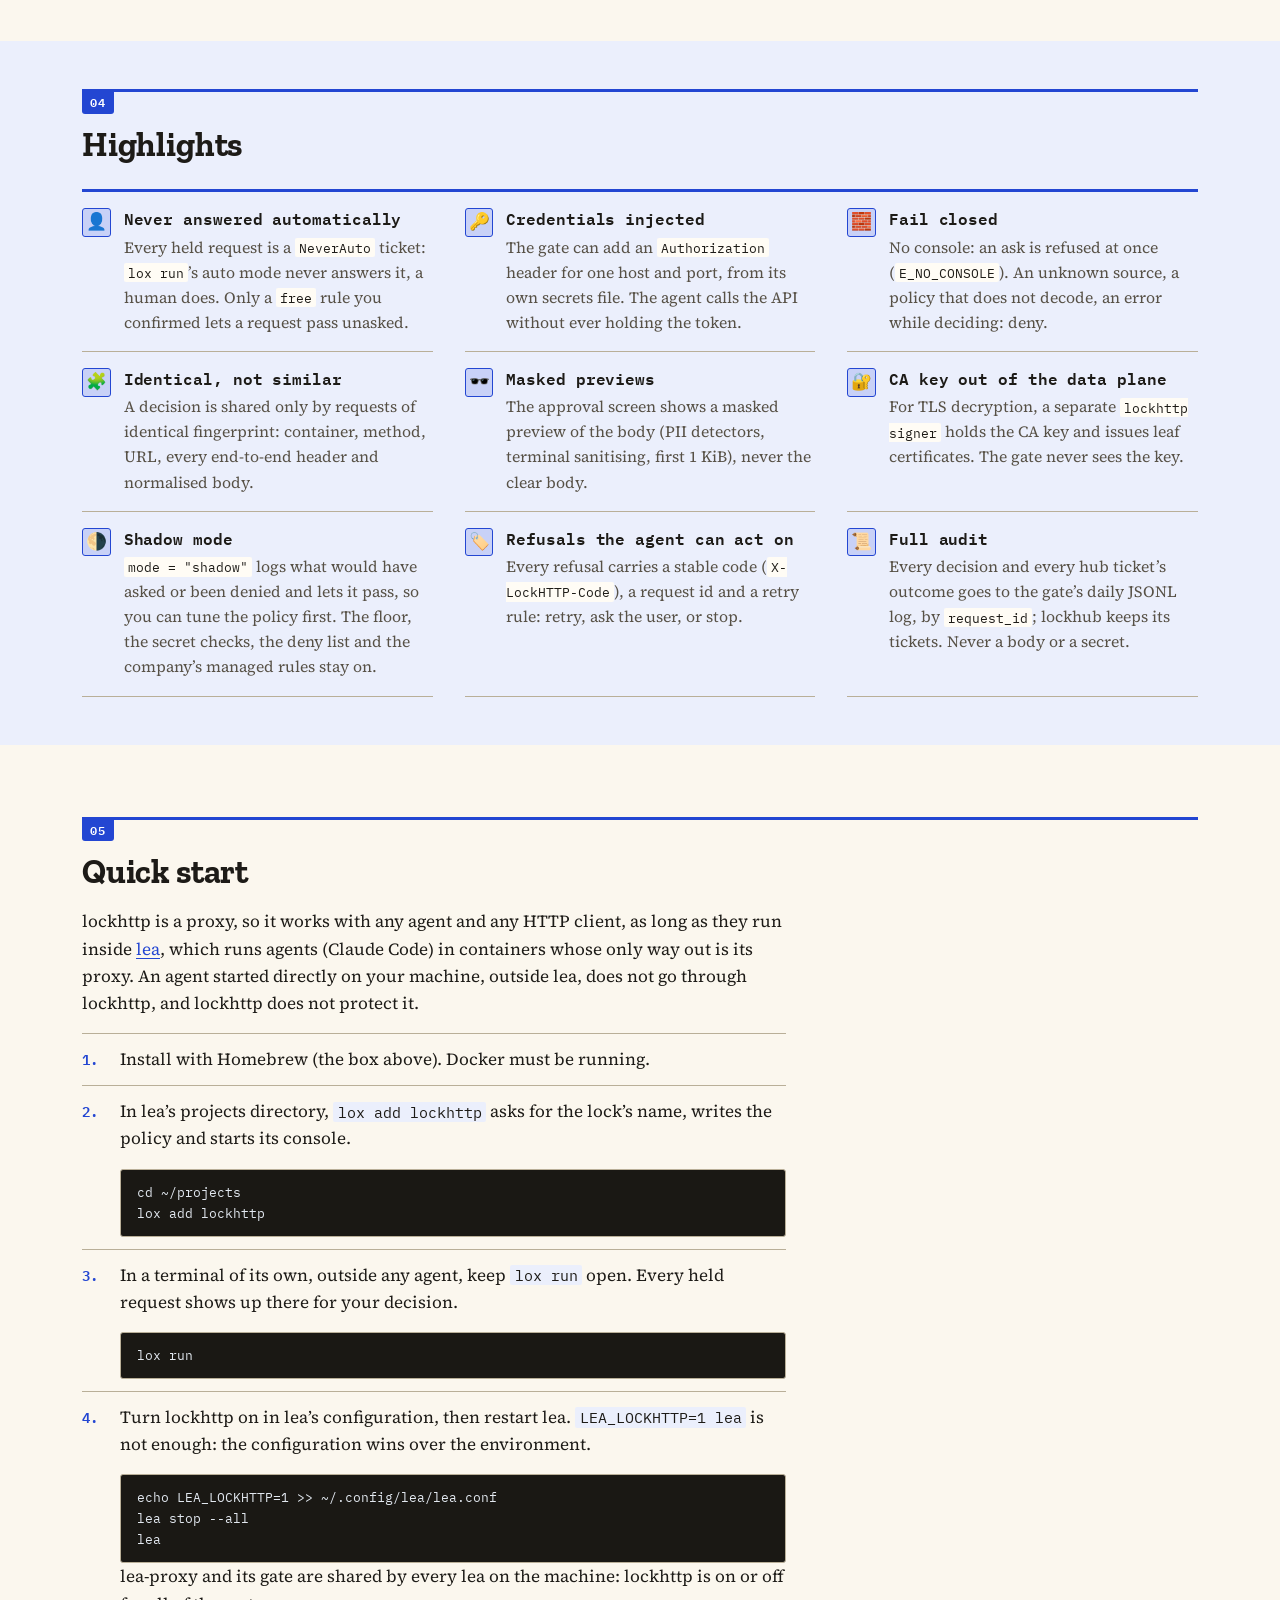
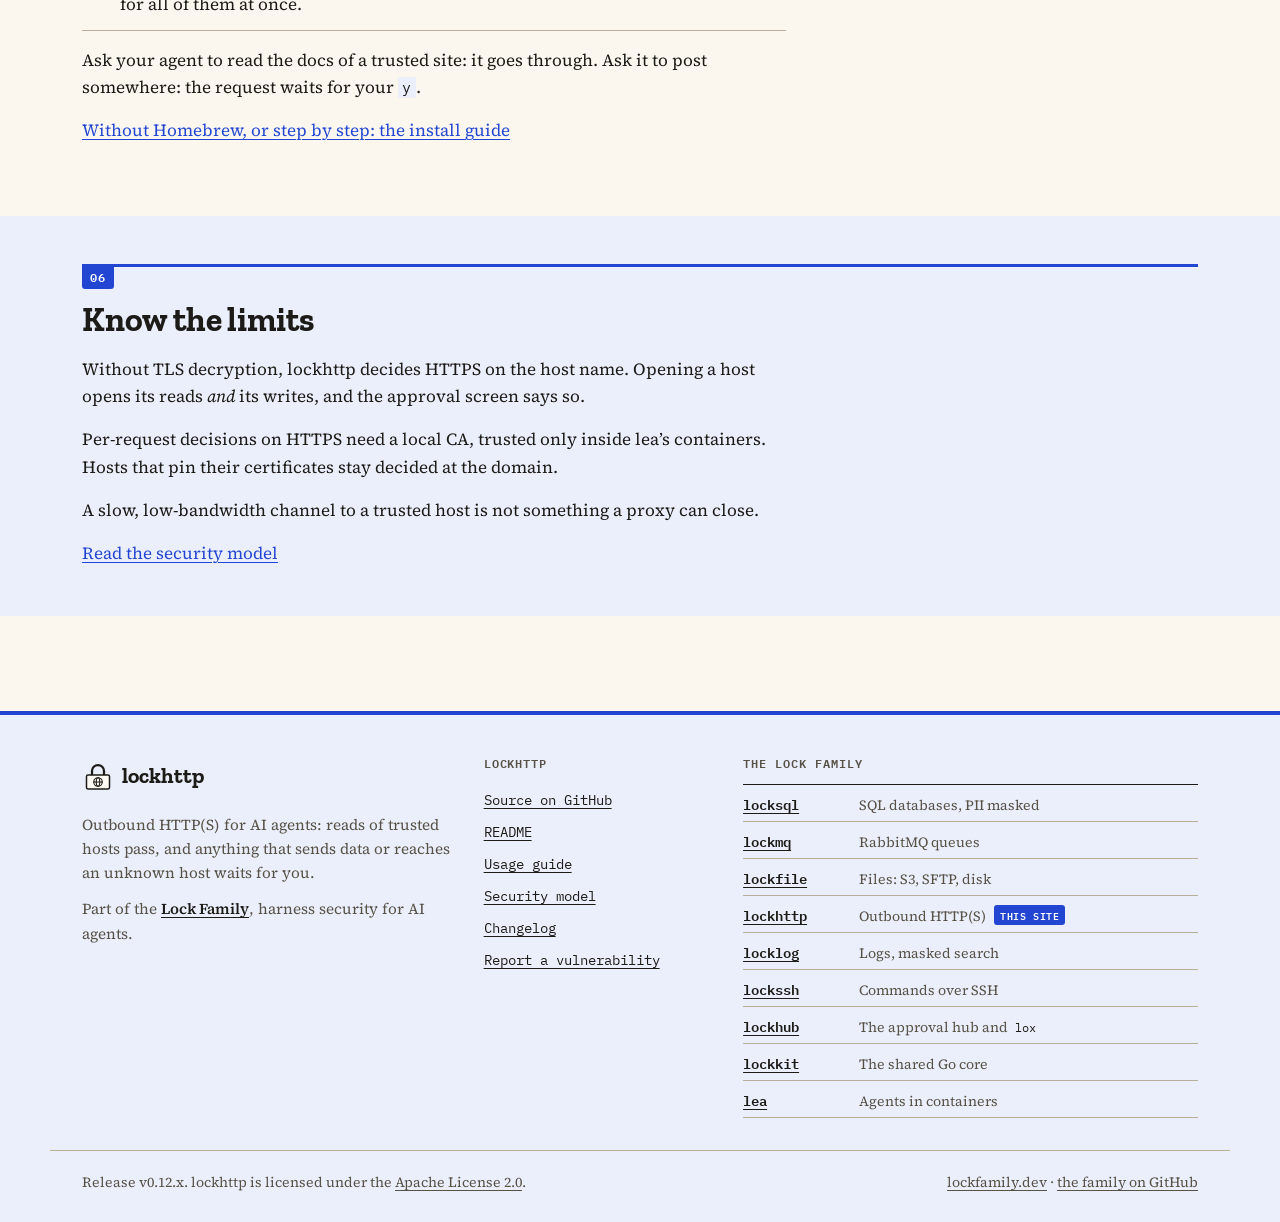
==== commit 69d686fd: "docs: redraw the demo with the approval answered in lox run (#77) (#79) * docs: redraw the demo with" ====
--- a/site/index.html
+++ b/site/index.html
@@ -1,13 +1,13 @@
 <!doctype html>
-<html lang="en" data-accent="lockhttp">
+<html lang="en">
 <head>
   <meta charset="utf-8">
   <meta name="viewport" content="width=device-width, initial-scale=1">
   <title>lockhttp: your agent browses, you hold the key</title>
   <meta name="description" content="lockhttp is the proxy every outbound HTTP(S) request of an AI agent running in lea goes through: reads of trusted hosts pass, and anything that sends data or reaches an unknown host waits for your approval.">
   <meta name="color-scheme" content="light dark">
-  <meta name="theme-color" content="#fbf7ee" media="(prefers-color-scheme: light)">
-  <meta name="theme-color" content="#1f1d26" media="(prefers-color-scheme: dark)">
+  <meta name="theme-color" content="#f4efe4" media="(prefers-color-scheme: light)">
+  <meta name="theme-color" content="#16140f" media="(prefers-color-scheme: dark)">
   <link rel="canonical" href="https://lockhttp.com/">
   <meta property="og:type" content="website">
   <meta property="og:site_name" content="lockhttp">
@@ -95,10 +95,10 @@
   <h2 id="demo" class="visually-hidden">See it run</h2>
   <figure class="demo">
     <div class="demo-frame" role="region" aria-label="Animated demo" tabindex="0">
-      <img src="assets/demo.svg" alt="An agent (here Claude Code, in a lea container) fetches a page of pkg.go.dev, a trusted host: the lockhttp gate lets the GET through at once. It then POSTs a build report to hooks.example.net, an unknown host: the gate holds the request, and an approval screen shows it with the body preview masked (the email as j***(20), the token as &lt;secret&gt;). The human answers n token in body; the agent gets a 403 E_DENIED, and the gate's audit records both decisions." width="1200" height="600" aria-describedby="demo-caption">
+      <img src="assets/demo.svg" alt="An agent (here Claude Code, in a lea container) fetches a page of pkg.go.dev, a trusted host: the lockhttp gate lets the GET through at once. It then POSTs a build report to hooks.example.net, an unknown host: the gate holds the request, and a question shows in lox run, in your own terminal. You press d to read the whole masked screen (the author's email shows as j***(23)), then n to deny; the agent gets a 403 E_DENIED, denied on the hub, and the gate's audit records both decisions." width="1200" height="680" aria-describedby="demo-caption">
     </div>
     <p class="demo-hint">Swipe sideways to see both terminals.</p>
-    <figcaption id="demo-caption">An agent (here Claude Code, left, in a lea container) reads <code>pkg.go.dev</code> at once. Its <code>POST</code> to an unknown host waits until you deny it with a reason. The approval screen (right) is drawn in the console’s frame from before the hub: today you answer it in <code>lox run</code>.</figcaption>
+    <figcaption id="demo-caption">An agent (here Claude Code, left, in a lea container) reads <code>pkg.go.dev</code> at once. Its <code>POST</code> to an unknown host waits until you answer it in <code>lox run</code> (right), where you read the masked request and deny it.</figcaption>
   </figure>
 </section>
 
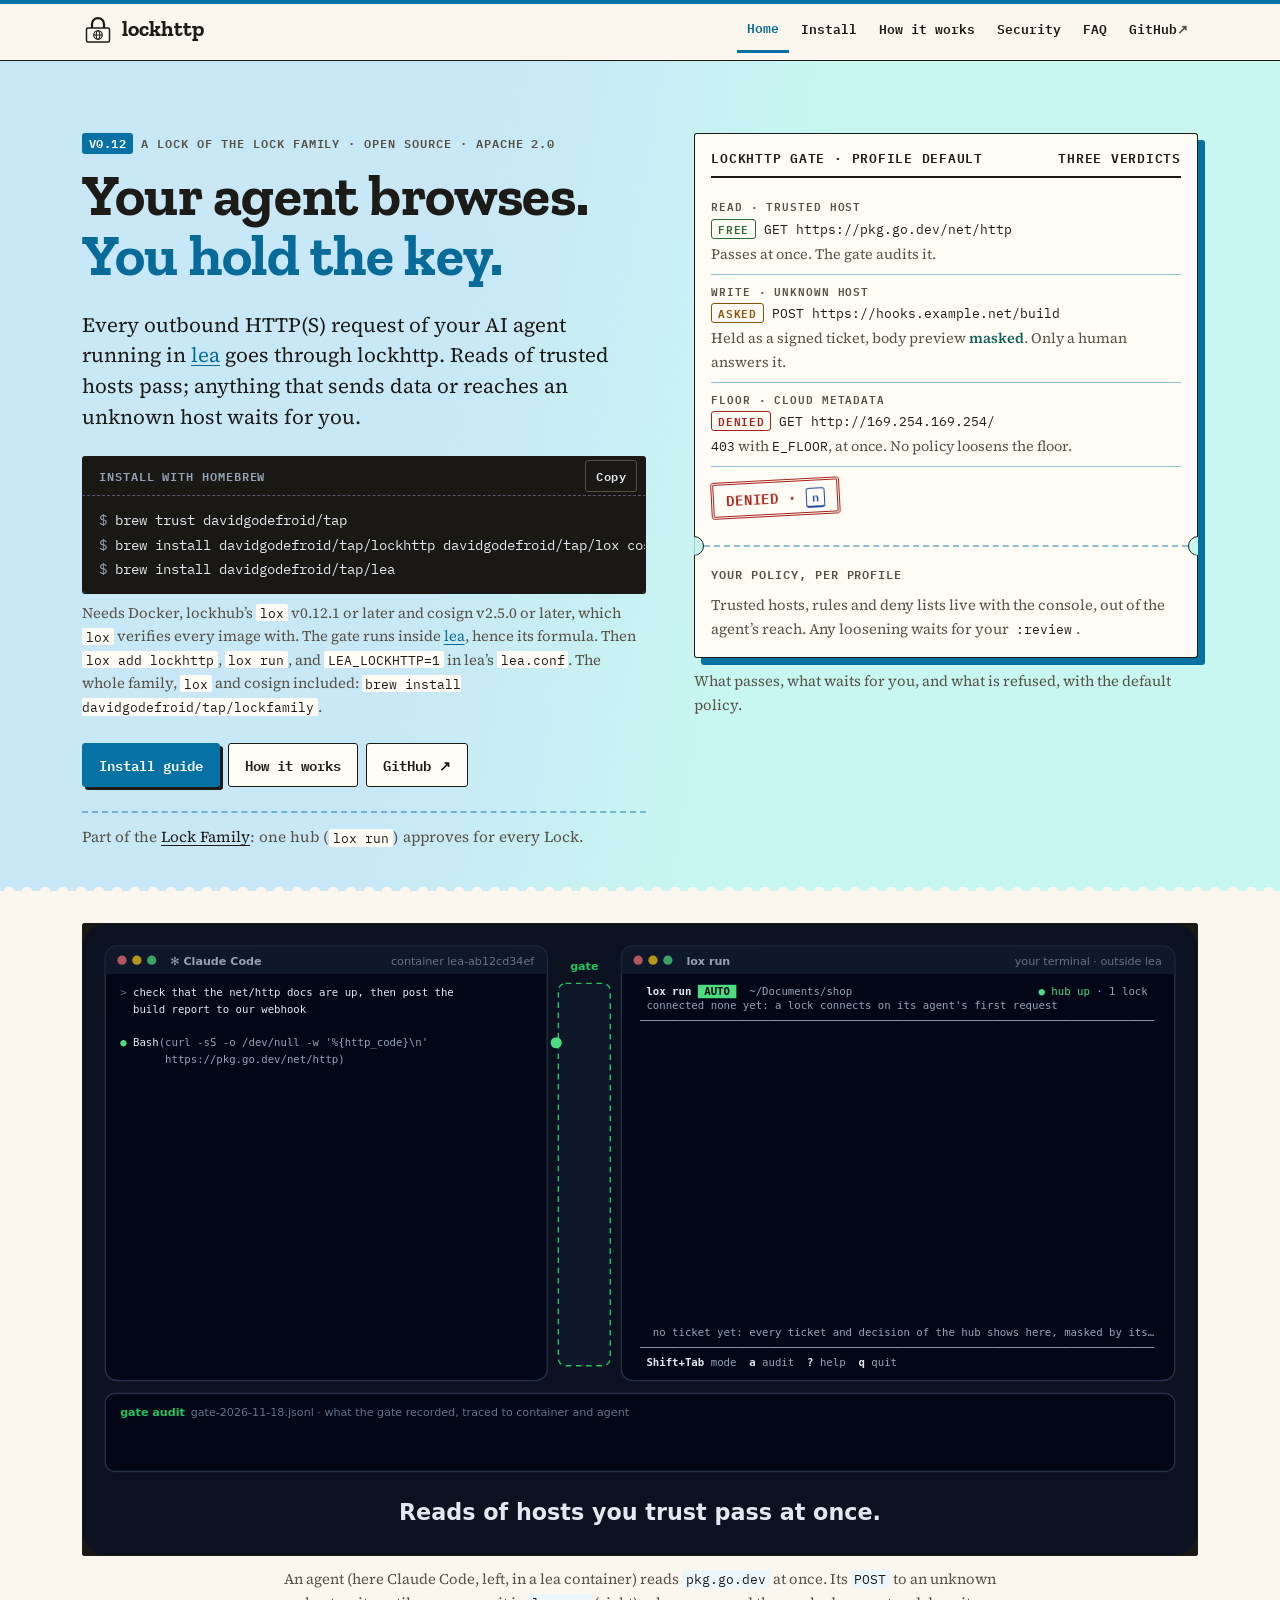
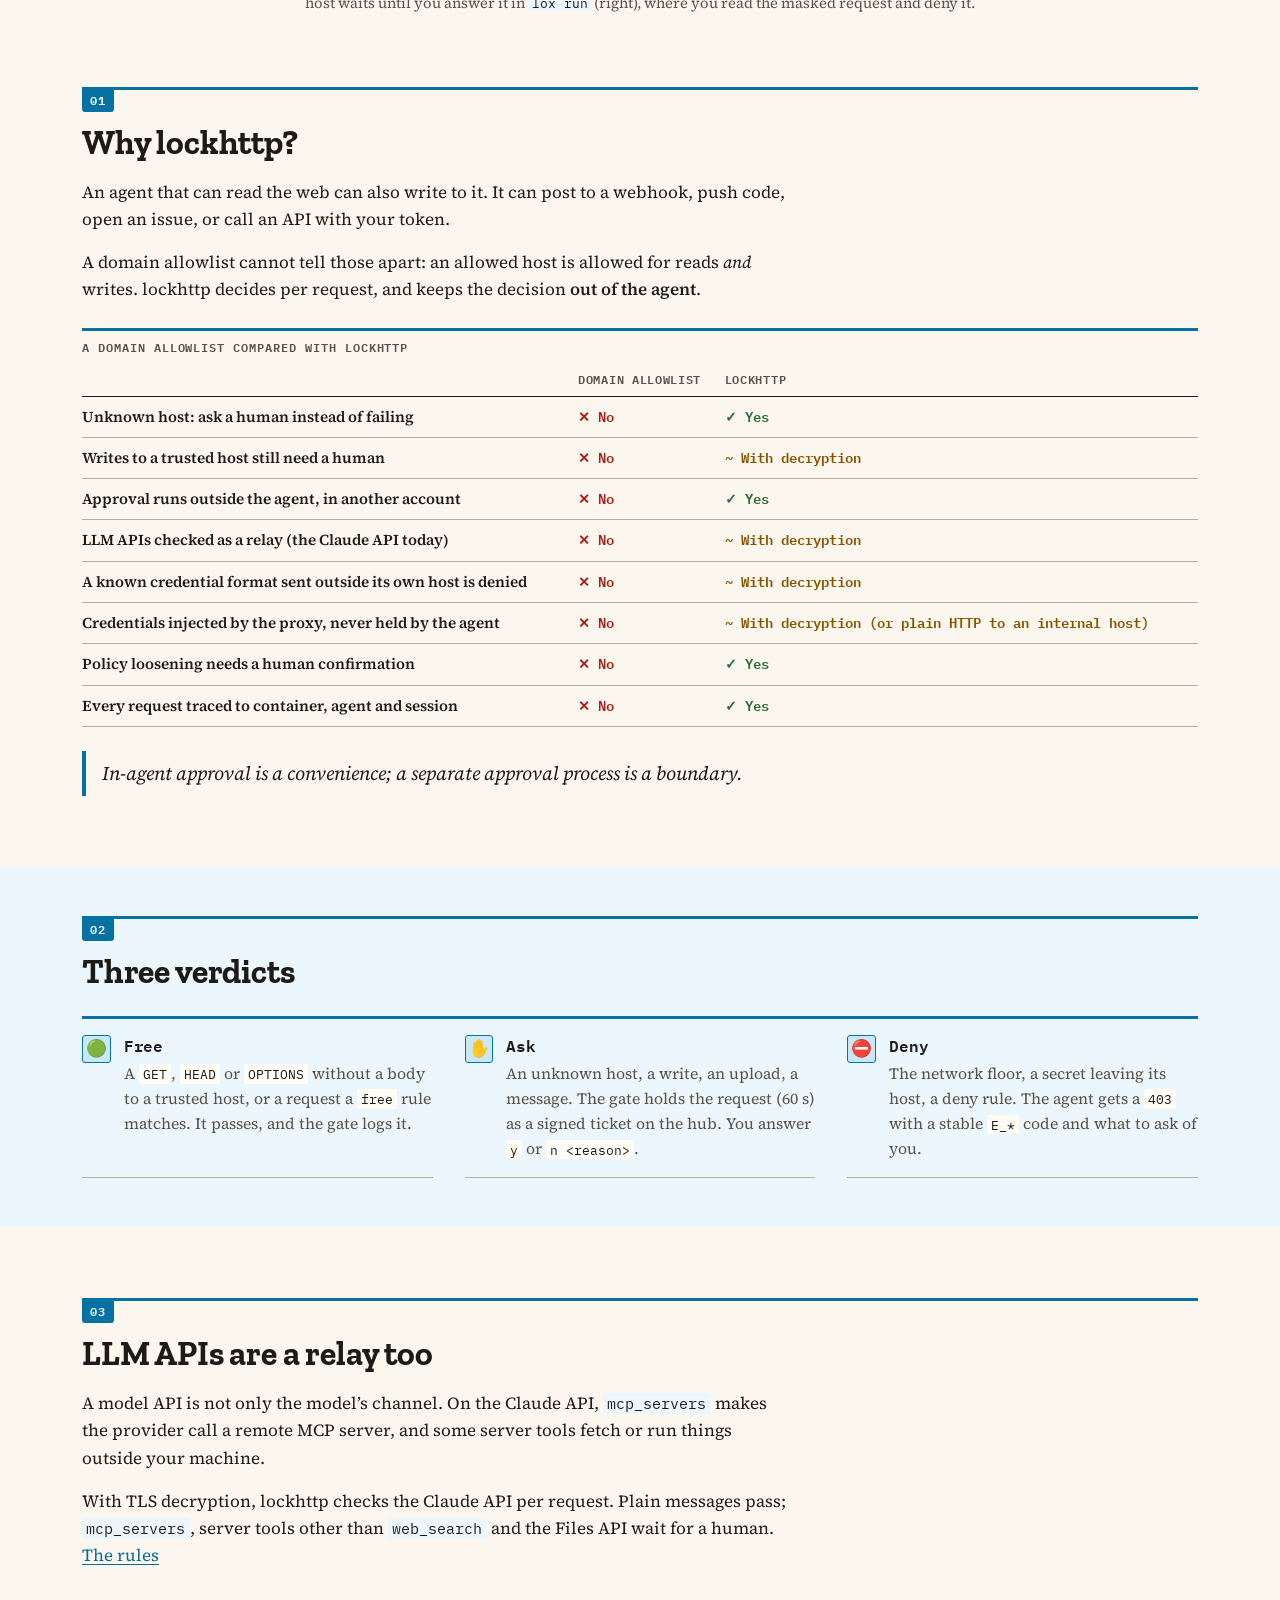
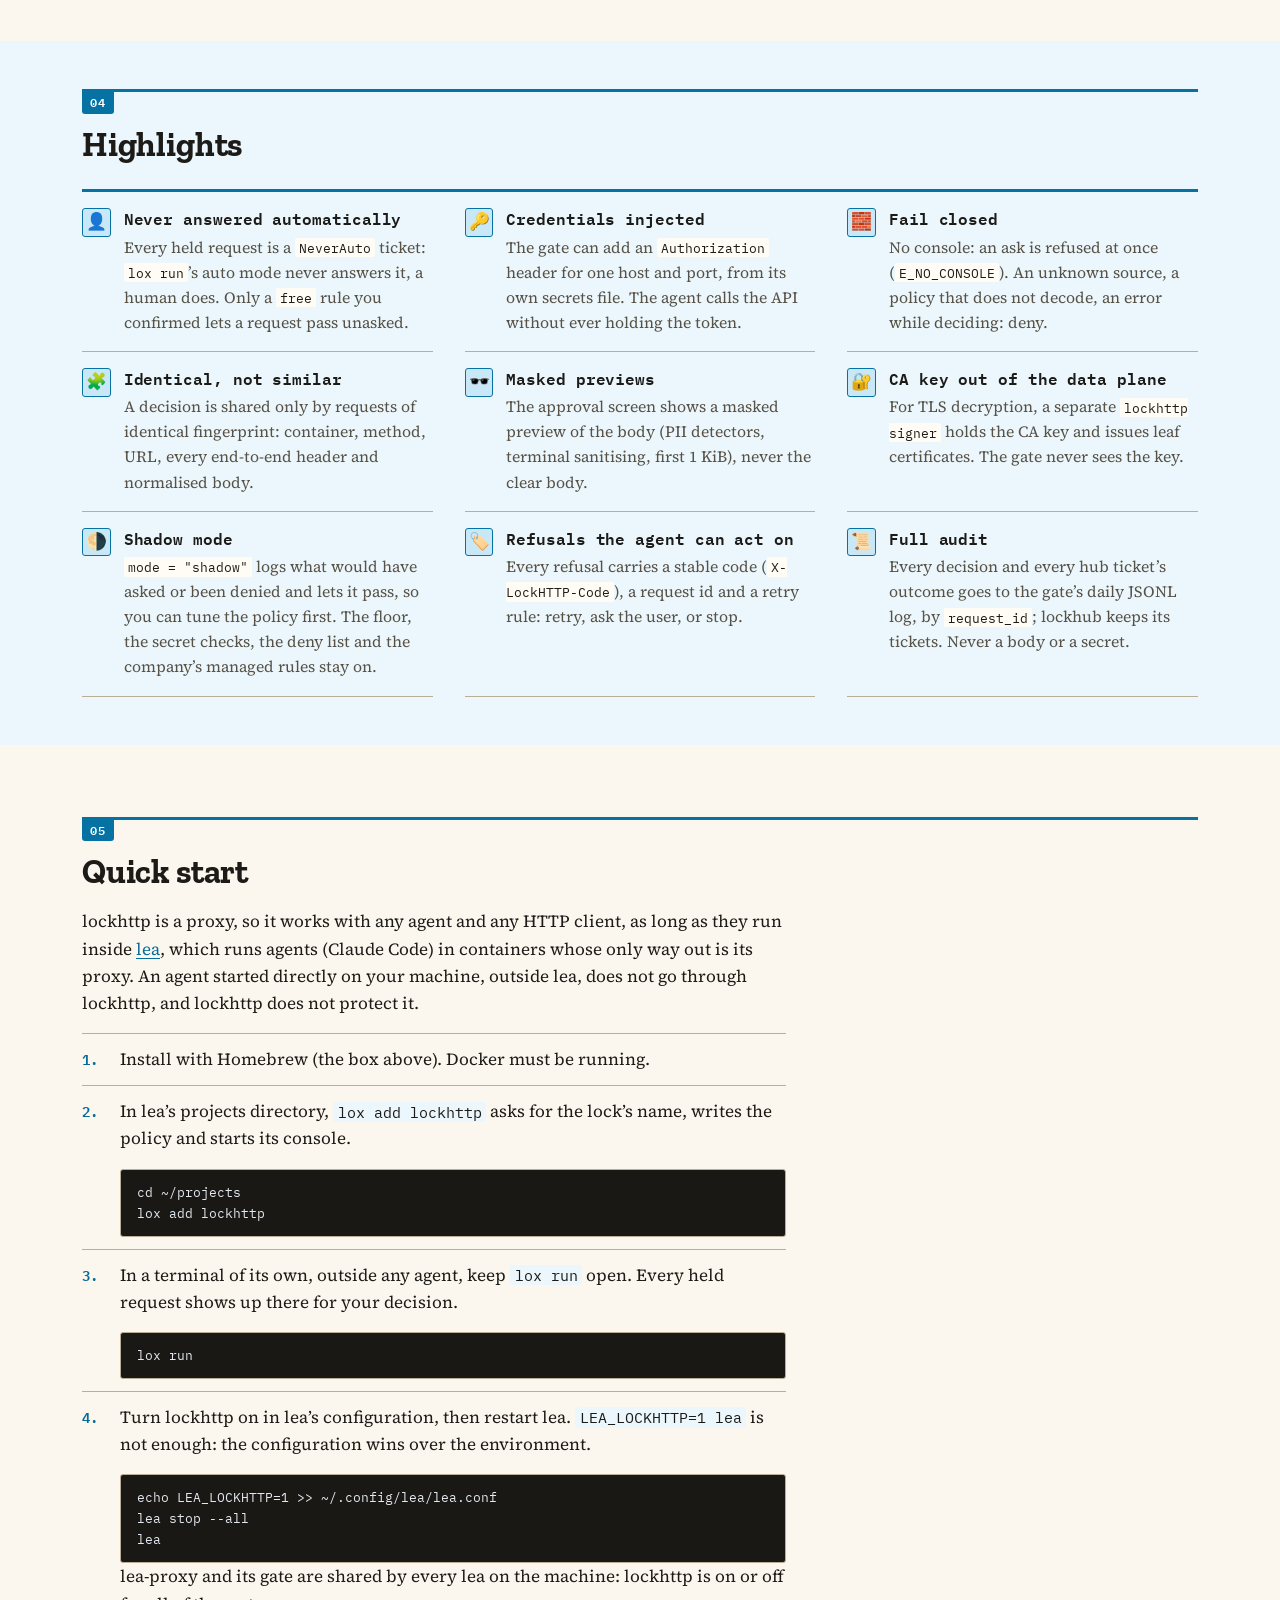
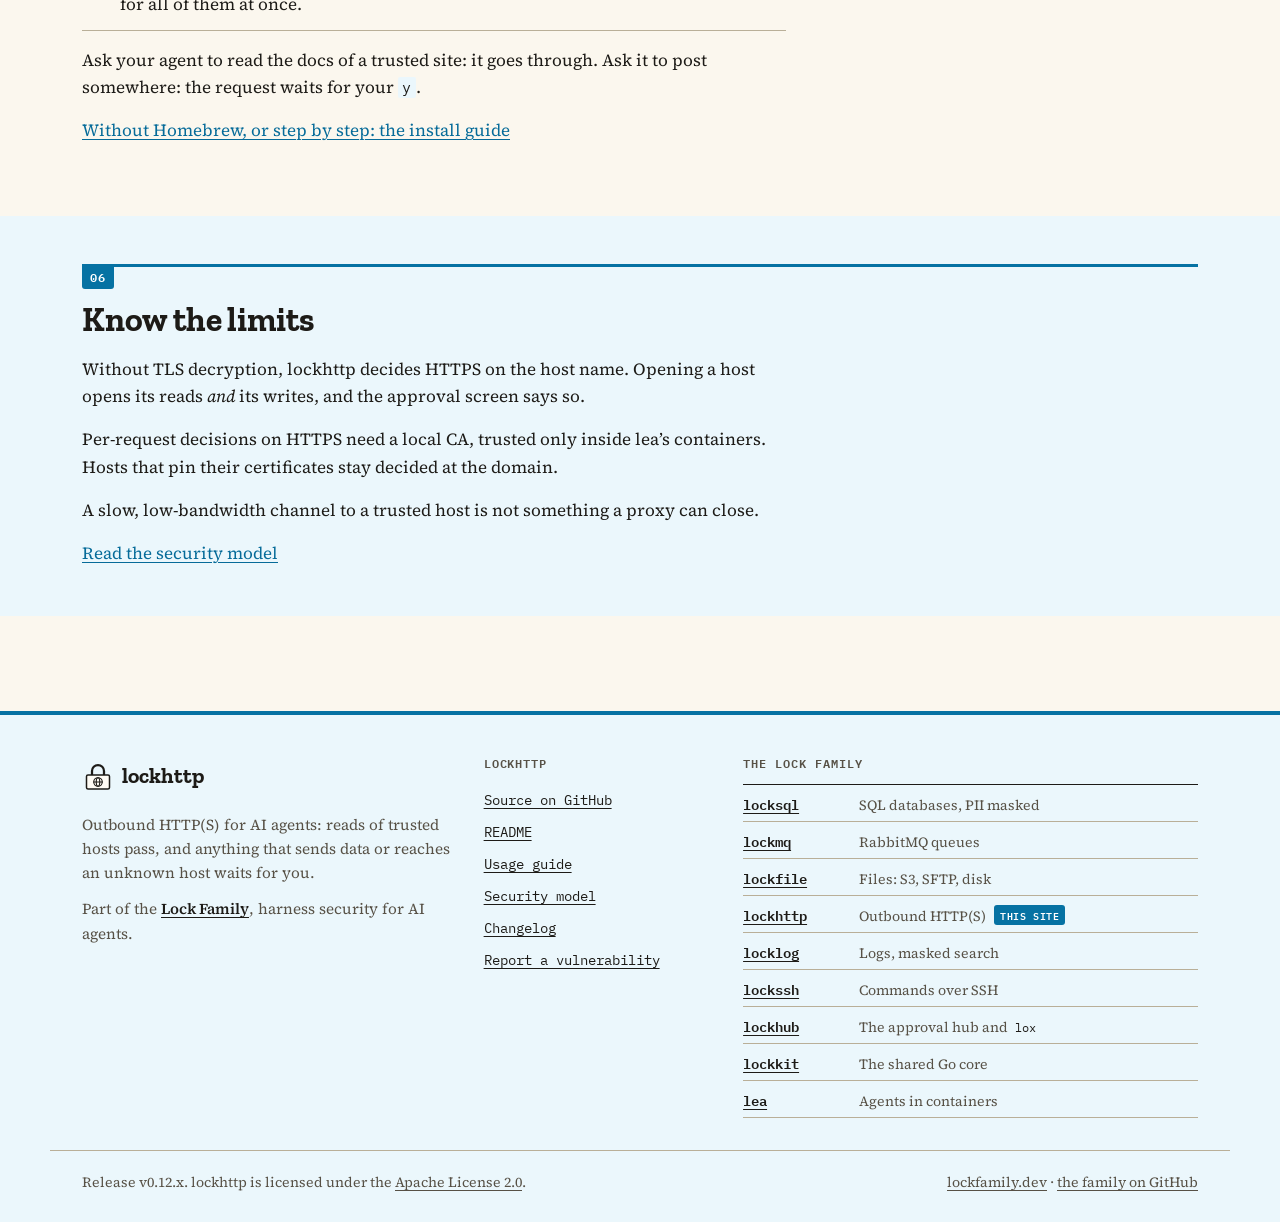
==== commit b97b710b: "site: the family's brighter kit, with lockhttp's accent (lockfamily#72) (#80) * site: the family's b" ====
--- a/site/index.html
+++ b/site/index.html
@@ -1,13 +1,13 @@
 <!doctype html>
-<html lang="en">
+<html lang="en" data-accent="lockhttp">
 <head>
   <meta charset="utf-8">
   <meta name="viewport" content="width=device-width, initial-scale=1">
   <title>lockhttp: your agent browses, you hold the key</title>
   <meta name="description" content="lockhttp is the proxy every outbound HTTP(S) request of an AI agent running in lea goes through: reads of trusted hosts pass, and anything that sends data or reaches an unknown host waits for your approval.">
   <meta name="color-scheme" content="light dark">
-  <meta name="theme-color" content="#f4efe4" media="(prefers-color-scheme: light)">
-  <meta name="theme-color" content="#16140f" media="(prefers-color-scheme: dark)">
+  <meta name="theme-color" content="#fbf7ee" media="(prefers-color-scheme: light)">
+  <meta name="theme-color" content="#1f1d26" media="(prefers-color-scheme: dark)">
   <link rel="canonical" href="https://lockhttp.com/">
   <meta property="og:type" content="website">
   <meta property="og:site_name" content="lockhttp">
